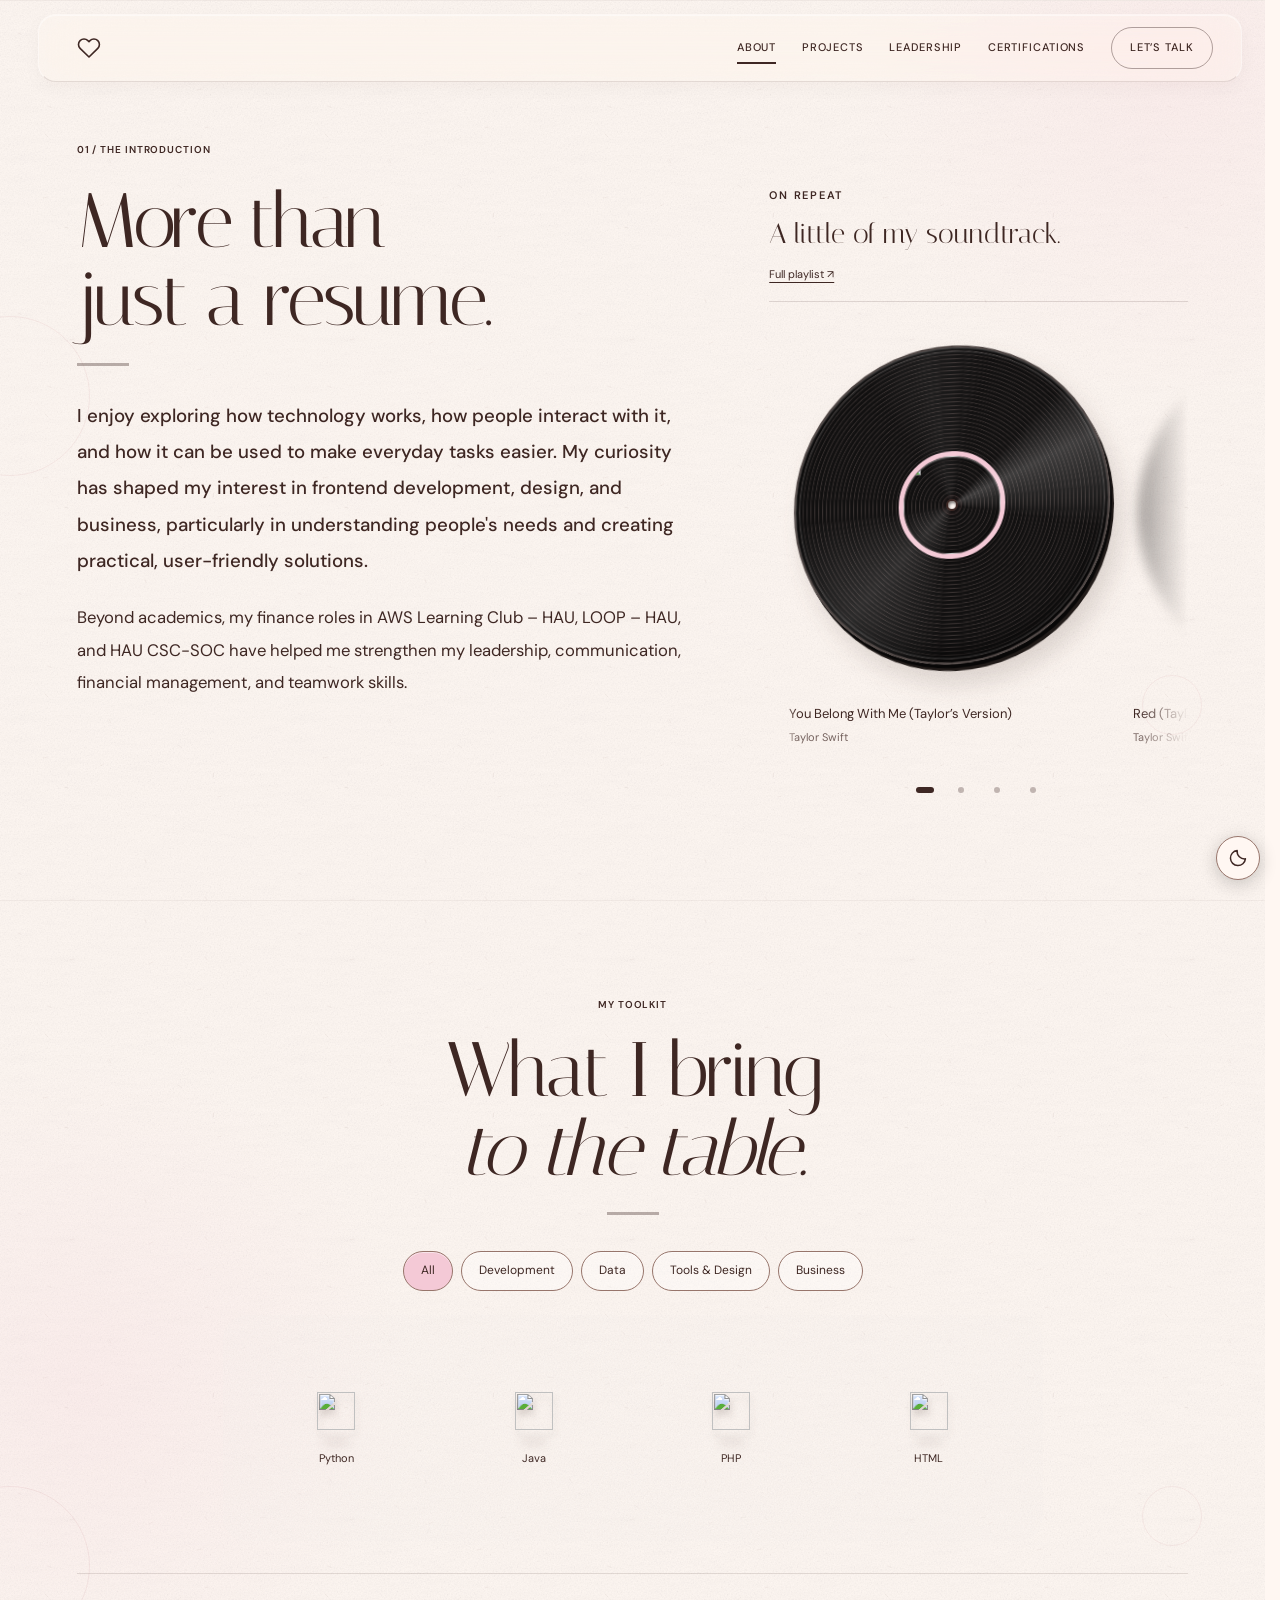
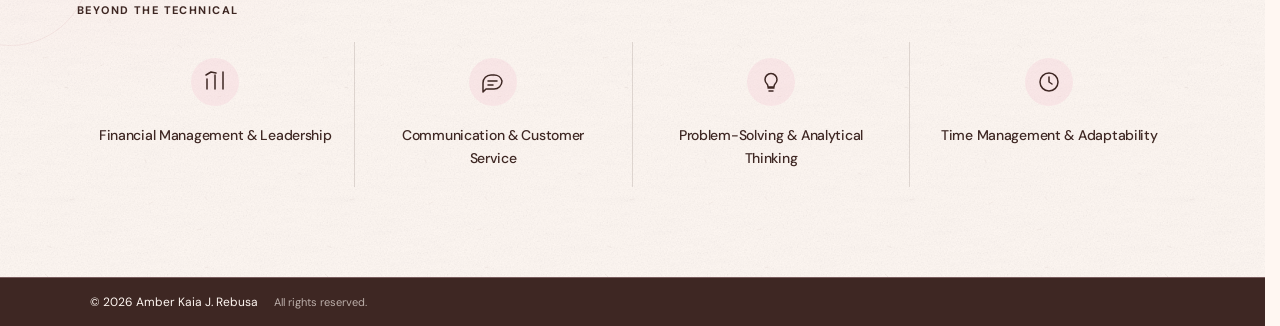
==== about.html @ 2a439324 "Add files via upload" ====
<!doctype html>
<html lang="en">
    <head>
        <meta charset="UTF-8" />
        <meta name="viewport" content="width=device-width, initial-scale=1.0" />
        <title>About — Amber Kaia J. Rebusa</title>
        <link rel="icon" type="image/svg+xml" href="assets/favicon.svg" />
        <link rel="preconnect" href="https://fonts.googleapis.com" />
        <link rel="preconnect" href="https://fonts.gstatic.com" crossorigin />
        <link
            href="https://fonts.googleapis.com/css2?family=DM+Sans:wght@400;500;600;700&family=Italiana&display=swap"
            rel="stylesheet"
        />
        <link rel="stylesheet" href="styles.css" />
    </head>

    <body id="page-top" class="content-page">
        <script>try { document.body.classList.toggle("dark-mode", localStorage.getItem("portfolio-theme") === "dark"); } catch {}</script>
        <div id="progress"></div>
        <div class="cursor-halo" id="halo"></div>
        <nav aria-label="Main navigation">
            <a class="brand" href="index.html" aria-label="Amber Kaia — home"
                ><svg
                    aria-hidden="true"
                    width="24"
                    height="24"
                    viewBox="0 0 24 24"
                    fill="none"
                    stroke="currentColor"
                    stroke-width="1.6"
                    stroke-linecap="round"
                    stroke-linejoin="round"
                >
                    <path
                        d="M20.8 4.6a5.5 5.5 0 0 0-7.8 0L12 5.7l-1.1-1.1a5.5 5.5 0 0 0-7.8 7.8L12 21l8.8-8.6a5.5 5.5 0 0 0 0-7.8Z"
                    /></svg
            ></a>
            <div class="nav-actions">
                <div class="nav-links" id="navlinks">
                    <a href="about.html" aria-current="page">ABOUT</a>
                    <a href="projects.html">PROJECTS</a>
                    <a href="leadership.html">LEADERSHIP</a>
                    <a href="certifications.html">CERTIFICATIONS</a>
                    <a class="nav-contact" href="contact.html"
                        >LET’S TALK</a
                    >
                </div>
                <button
                    class="menu-btn"
                    id="menu"
                    aria-label="Toggle navigation"
                    aria-controls="navlinks"
                    aria-expanded="false"
                    ><span class="menu-lines" aria-hidden="true"><i></i><i></i></span
                ></button>
            </div>
        </nav>
        <button
            class="theme-btn"
            id="darkModeBtn"
            type="button"
            role="switch"
            aria-checked="false"
            aria-label="Dark mode"
        >
            <svg
                class="theme-icon theme-sun"
                aria-hidden="true"
                viewBox="0 0 24 24"
                fill="none"
                stroke="currentColor"
                stroke-width="1.8"
                stroke-linecap="round"
            >
                <circle cx="12" cy="12" r="4" />
                <path
                    d="M12 2v2m0 16v2M2 12h2m16 0h2M5 5l1.5 1.5m11 11L19 19M5 19l1.5-1.5m11-11L19 5"
                />
            </svg>
            <svg
                class="theme-icon theme-moon"
                aria-hidden="true"
                viewBox="0 0 24 24"
                fill="none"
                stroke="currentColor"
                stroke-width="1.8"
                stroke-linecap="round"
                stroke-linejoin="round"
            >
                <path d="M20.9 13A9 9 0 0 1 11 3.1 9 9 0 1 0 20.9 13Z" />
            </svg>
        </button>
        <main>
            <section class="section" id="about">
                <div class="section-atmosphere" aria-hidden="true"><i></i><i></i></div>

                <div class="about-with-music">
                    <div class="about-copy-column">
                <div class="section-head reveal"
                    ><span class="section-num">01 / THE INTRODUCTION</span>
                    <h2 class="section-title">More than<br />just a resume.</h2>
                </div>
                    <div class="about-narrative reveal">
                        <p>I enjoy exploring how technology works, how people interact with it, and how it can be used to make everyday tasks easier. My curiosity has shaped my interest in <span class="about-interest-highlight"><span class="about-interest-letter">f</span><span class="about-interest-letter">r</span><span class="about-interest-letter">o</span><span class="about-interest-letter">n</span><span class="about-interest-letter">t</span><span class="about-interest-letter">e</span><span class="about-interest-letter">n</span><span class="about-interest-letter">d</span> <span class="about-interest-letter">d</span><span class="about-interest-letter">e</span><span class="about-interest-letter">v</span><span class="about-interest-letter">e</span><span class="about-interest-letter">l</span><span class="about-interest-letter">o</span><span class="about-interest-letter">p</span><span class="about-interest-letter">m</span><span class="about-interest-letter">e</span><span class="about-interest-letter">n</span><span class="about-interest-letter">t</span><span class="about-interest-letter">,</span> <span class="about-interest-letter">d</span><span class="about-interest-letter">e</span><span class="about-interest-letter">s</span><span class="about-interest-letter">i</span><span class="about-interest-letter">g</span><span class="about-interest-letter">n</span><span class="about-interest-letter">,</span> <span class="about-interest-letter">a</span><span class="about-interest-letter">n</span><span class="about-interest-letter">d</span> <span class="about-interest-letter">b</span><span class="about-interest-letter">u</span><span class="about-interest-letter">s</span><span class="about-interest-letter">i</span><span class="about-interest-letter">n</span><span class="about-interest-letter">e</span><span class="about-interest-letter">s</span><span class="about-interest-letter">s</span></span>, particularly in understanding people's needs and creating practical, user-friendly solutions.</p>
                        <p>Beyond academics, my finance roles in AWS Learning Club – HAU, LOOP – HAU, and HAU CSC-SOC have helped me strengthen my leadership, communication, financial management, and teamwork skills.</p>
                    </div>
                    </div>
                    <div class="music-shelf">
                        <div class="music-shelf-heading"
                            ><div
                                ><span class="section-num">ON REPEAT</span
                                ><h3>A little of my soundtrack.</h3></div
                            ><a
                                href="https://open.spotify.com/playlist/0dB3r87iwEoHmgn983Bkjk"
                                target="_blank"
                                rel="noopener noreferrer"
                                >Full playlist ↗</a
                            ></div
                        >
                        <div class="vinyl-navigation">
                            <div
                                class="song-track"
                                id="song-track"
                                tabindex="0"
                                role="region"
                                aria-label="Favorite songs: swipe vinyl records"
                            >
                                <a
                                    class="song-slide"
                                    href="https://open.spotify.com/track/1qrpoAMXodY6895hGKoUpA"
                                    target="_blank"
                                    rel="noopener noreferrer"
                                    aria-label="Listen to You Belong With Me (Taylor’s Version) on Spotify"
                                >
                                    <div class="vinyl-window"
                                        ><div class="vinyl-record" aria-hidden="true"
                                            ><div class="vinyl-label"
                                                ><img
                                                    src="https://image-cdn-ak.spotifycdn.com/image/ab67616d00001e02a48964b5d9a3d6968ae3e0de"
                                                    alt=""
                                                    loading="lazy"
                                                    width="120"
                                                    height="120" /></div
                                            ><span class="vinyl-hole"></span></div
                                    ></div>
                                    <span class="song-title"
                                        >You Belong With Me (Taylor’s Version)</span
                                    ><span class="song-artist">Taylor Swift</span>
                                </a>
                                <a
                                    class="song-slide"
                                    href="https://open.spotify.com/track/4OAuvHryIVv4kMDNSLuPt6"
                                    target="_blank"
                                    rel="noopener noreferrer"
                                    aria-label="Listen to Red (Taylor&#x27;s Version) on Spotify"
                                >
                                    <div class="vinyl-window"
                                        ><div class="vinyl-record" aria-hidden="true"
                                            ><div class="vinyl-label"
                                                ><img
                                                    src="https://image-cdn-ak.spotifycdn.com/image/ab67616d00001e02318443aab3531a0558e79a4d"
                                                    alt=""
                                                    loading="lazy"
                                                    width="120"
                                                    height="120" /></div
                                            ><span class="vinyl-hole"></span></div
                                    ></div>
                                    <span class="song-title">Red (Taylor&#x27;s Version)</span
                                    ><span class="song-artist">Taylor Swift</span>
                                </a>
                                <a
                                    class="song-slide"
                                    href="https://open.spotify.com/track/77sMIMlNaSURUAXq5coCxE"
                                    target="_blank"
                                    rel="noopener noreferrer"
                                    aria-label="Listen to Fearless (Taylor’s Version) on Spotify"
                                >
                                    <div class="vinyl-window"
                                        ><div class="vinyl-record" aria-hidden="true"
                                            ><div class="vinyl-label"
                                                ><img
                                                    src="https://image-cdn-ak.spotifycdn.com/image/ab67616d00001e02a48964b5d9a3d6968ae3e0de"
                                                    alt=""
                                                    loading="lazy"
                                                    width="120"
                                                    height="120" /></div
                                            ><span class="vinyl-hole"></span></div
                                    ></div>
                                    <span class="song-title">Fearless (Taylor’s Version)</span
                                    ><span class="song-artist">Taylor Swift</span>
                                </a>
                                <a
                                    class="song-slide"
                                    href="https://open.spotify.com/track/4UwqOWDpdeIDVQDuKT6iza"
                                    target="_blank"
                                    rel="noopener noreferrer"
                                    aria-label="Listen to You Are In Love (Taylor&#x27;s Version) on Spotify"
                                >
                                    <div class="vinyl-window"
                                        ><div class="vinyl-record" aria-hidden="true"
                                            ><div class="vinyl-label"
                                                ><img
                                                    src="https://image-cdn-ak.spotifycdn.com/image/ab67616d00001e024110bfab1185fdfc9dfc2cf0"
                                                    alt=""
                                                    loading="lazy"
                                                    width="120"
                                                    height="120" /></div
                                            ><span class="vinyl-hole"></span></div
                                    ></div>
                                    <span class="song-title"
                                        >You Are In Love (Taylor&#x27;s Version)</span
                                    ><span class="song-artist">Taylor Swift</span>
                                </a>
                            </div>
                        </div>
                        <div class="song-dots" role="group" aria-label="Choose a song"
                            ><button
                                type="button"
                                data-song="0"
                                aria-label="Show song 1"
                                aria-pressed="true"
                            ></button
                            ><button
                                type="button"
                                data-song="1"
                                aria-label="Show song 2"
                                aria-pressed="false"
                            ></button
                            ><button
                                type="button"
                                data-song="2"
                                aria-label="Show song 3"
                                aria-pressed="false"
                            ></button
                            ><button
                                type="button"
                                data-song="3"
                                aria-label="Show song 4"
                                aria-pressed="false"
                            ></button
                        ></div>
                    </div>
                </div>
            </section>
            <section class="section skills-section" id="skills" aria-labelledby="skills-heading">
                <div class="section-atmosphere" aria-hidden="true"><i></i><i></i></div>
                <div class="section-head reveal"
                    ><span class="section-num">MY TOOLKIT</span
                    ><h2 class="section-title" id="skills-heading"
                        >What I bring<br /><em>to the table.</em></h2
                    ></div
                >
                <div class="tool-filters" role="group" aria-label="Filter tools">
                    <button type="button" data-filter="all" aria-pressed="true">All</button>
                    <button type="button" data-filter="code" aria-pressed="false"
                        >Development</button
                    >
                    <button type="button" data-filter="data" aria-pressed="false">Data</button>
                    <button type="button" data-filter="design" aria-pressed="false"
                        >Tools &amp; Design</button
                    >
                    <button type="button" data-filter="business" aria-pressed="false"
                        >Business</button
                    >
                </div>
                <div class="skills-editorial skills-unified">
                    <div class="tool-rail">
                        <ul class="skill-tiles">
                            <li class="skill-tile" data-category="code"
                                ><span class="tool-hover"
                                    ><span class="skill-mark" aria-hidden="true"
                                        ><img
                                            src="https://cdn.jsdelivr.net/gh/devicons/devicon@v2.17.0/icons/python/python-original.svg"
                                            alt=""
                                            width="28"
                                            height="28"
                                            loading="lazy" /></span
                                    ><span>Python</span></span
                                ></li
                            >
                            <li class="skill-tile" data-category="code"
                                ><span class="tool-hover"
                                    ><span class="skill-mark" aria-hidden="true"
                                        ><img
                                            src="https://cdn.jsdelivr.net/gh/devicons/devicon@v2.17.0/icons/java/java-original.svg"
                                            alt=""
                                            width="28"
                                            height="28"
                                            loading="lazy" /></span
                                    ><span>Java</span></span
                                ></li
                            >
                            <li class="skill-tile" data-category="code"
                                ><span class="tool-hover"
                                    ><span class="skill-mark" aria-hidden="true"
                                        ><img
                                            src="https://cdn.jsdelivr.net/gh/devicons/devicon@v2.17.0/icons/php/php-original.svg"
                                            alt=""
                                            width="28"
                                            height="28"
                                            loading="lazy" /></span
                                    ><span>PHP</span></span
                                ></li
                            >
                            <li class="skill-tile" data-category="code"
                                ><span class="tool-hover"
                                    ><span class="skill-mark" aria-hidden="true"
                                        ><img
                                            src="https://cdn.jsdelivr.net/gh/devicons/devicon@v2.17.0/icons/html5/html5-original.svg"
                                            alt=""
                                            width="28"
                                            height="28"
                                            loading="lazy" /></span
                                    ><span>HTML</span></span
                                ></li
                            >
                            <li class="skill-tile" data-category="code"
                                ><span class="tool-hover"
                                    ><span class="skill-mark" aria-hidden="true"
                                        ><img
                                            src="https://cdn.jsdelivr.net/gh/devicons/devicon@v2.17.0/icons/css3/css3-original.svg"
                                            alt=""
                                            width="28"
                                            height="28"
                                            loading="lazy" /></span
                                    ><span>CSS</span></span
                                ></li
                            >
                            <li class="skill-tile" data-category="code"
                                ><span class="tool-hover"
                                    ><span class="skill-mark" aria-hidden="true"
                                        ><img
                                            src="https://cdn.jsdelivr.net/gh/devicons/devicon@v2.17.0/icons/flutter/flutter-original.svg"
                                            alt=""
                                            width="28"
                                            height="28"
                                            loading="lazy" /></span
                                    ><span>Flutter</span></span
                                ></li
                            >
                            <li class="skill-tile" data-category="data"
                                ><span class="tool-hover"
                                    ><span class="skill-mark" aria-hidden="true"
                                        ><img
                                            src="https://cdn.jsdelivr.net/gh/devicons/devicon@v2.17.0/icons/azuresqldatabase/azuresqldatabase-original.svg"
                                            alt=""
                                            width="28"
                                            height="28"
                                            loading="lazy" /></span
                                    ><span>SQL</span></span
                                ></li
                            >
                            <li class="skill-tile" data-category="data"
                                ><span class="tool-hover"
                                    ><span class="skill-mark" aria-hidden="true"
                                        ><img
                                            src="https://cdn.jsdelivr.net/gh/devicons/devicon@v2.17.0/icons/postgresql/postgresql-original.svg"
                                            alt=""
                                            width="28"
                                            height="28"
                                            loading="lazy" /></span
                                    ><span>PostgreSQL</span></span
                                ></li
                            >
                            <li class="skill-tile" data-category="data"
                                ><span class="tool-hover"
                                    ><span class="skill-mark" aria-hidden="true"
                                        ><img
                                            src="https://api.iconify.design/vscode-icons/file-type-excel.svg"
                                            alt=""
                                            width="28"
                                            height="28"
                                            loading="lazy" /></span
                                    ><span>Excel</span></span
                                ></li
                            >
                            <li class="skill-tile" data-category="data"
                                ><span class="tool-hover"
                                    ><span class="skill-mark" aria-hidden="true"
                                        ><img
                                            src="https://cdn.simpleicons.org/googlesheets/34A853"
                                            alt=""
                                            width="28"
                                            height="28"
                                            loading="lazy" /></span
                                    ><span>Google Sheets</span></span
                                ></li
                            >
                            <li class="skill-tile" data-category="design"
                                ><span class="tool-hover"
                                    ><span class="skill-mark" aria-hidden="true"
                                        ><svg
                                            width="28"
                                            height="28"
                                            viewBox="0 0 24 24"
                                            fill="none"
                                            stroke="currentColor"
                                            stroke-width="1.5"
                                            stroke-linecap="round"
                                            stroke-linejoin="round"
                                        >
                                            <rect x="2" y="3" width="15" height="12" rx="2" />
                                            <path d="M6 21h7m-4-6v6" />
                                            <rect
                                                x="16"
                                                y="10"
                                                width="6"
                                                height="12"
                                                rx="1"
                                            /></svg></span
                                    ><span>Responsive Web Design</span></span
                                ></li
                            >
                            <li class="skill-tile" data-category="design"
                                ><span class="tool-hover"
                                    ><span class="skill-mark" aria-hidden="true"
                                        ><img
                                            src="https://cdn.jsdelivr.net/gh/devicons/devicon@v2.17.0/icons/github/github-original.svg"
                                            alt=""
                                            width="28"
                                            height="28"
                                            loading="lazy" /></span
                                    ><span>GitHub</span></span
                                ></li
                            >
                            <li class="skill-tile" data-category="design"
                                ><span class="tool-hover"
                                    ><span class="skill-mark" aria-hidden="true"
                                        ><img
                                            src="https://cdn.jsdelivr.net/gh/devicons/devicon@v2.17.0/icons/canva/canva-original.svg"
                                            alt=""
                                            width="28"
                                            height="28"
                                            loading="lazy" /></span
                                    ><span>Canva</span></span
                                ></li
                            >
                            <li class="skill-tile" data-category="design"
                                ><span class="tool-hover"
                                    ><span class="skill-mark" aria-hidden="true"
                                        ><img
                                            src="https://cdn.jsdelivr.net/gh/devicons/devicon@v2.17.0/icons/figma/figma-original.svg"
                                            alt=""
                                            width="28"
                                            height="28"
                                            loading="lazy" /></span
                                    ><span>Figma</span></span
                                ></li
                            >
                            <li class="skill-tile" data-category="business"
                                ><span class="tool-hover"
                                    ><span class="skill-mark" aria-hidden="true"
                                        ><svg
                                            width="28"
                                            height="28"
                                            viewBox="0 0 24 24"
                                            fill="none"
                                            stroke="currentColor"
                                            stroke-width="1.5"
                                            stroke-linecap="round"
                                            stroke-linejoin="round"
                                        >
                                            <path d="M3 3h2l3 12h11l3-9H6" />
                                            <circle cx="9" cy="20" r="1" />
                                            <circle cx="18" cy="20" r="1" /></svg></span
                                    ><span>E-Commerce Operations</span></span
                                ></li
                            >
                            <li class="skill-tile" data-category="business"
                                ><span class="tool-hover"
                                    ><span class="skill-mark" aria-hidden="true"
                                        ><svg
                                            width="28"
                                            height="28"
                                            viewBox="0 0 24 24"
                                            fill="none"
                                            stroke="currentColor"
                                            stroke-width="1.5"
                                            stroke-linecap="round"
                                            stroke-linejoin="round"
                                        >
                                            <path
                                                d="m3 10 17-6v16L3 14zM7 15l2 6h4l-2-5"
                                            /></svg></span
                                    ><span>Digital Marketing</span></span
                                ></li
                            >
                        </ul>
                    </div>
                </div>
                <div class="professional-skills">
                    <h3>BEYOND THE TECHNICAL</h3>
                    <ul
                        ><li>Financial Management &amp; Leadership</li
                        ><li>Communication &amp; Customer Service</li
                        ><li>Problem-Solving &amp; Analytical Thinking</li
                        ><li>Time Management &amp; Adaptability</li></ul
                    >
                </div>
            </section>
        </main>
        <footer class="footer">
            <p class="footer-copyright"
                >© 2026 Amber Kaia J. Rebusa<span class="footer-rights"
                    >All rights reserved.</span
                ></p
            >
        </footer>
        <script src="app.js" defer></script>
    </body>
</html>
---- styles.css ----
:root {
    --font-body: "DM Sans", sans-serif;
    --font-display: "Italiana", Georgia, serif;
    --rose: #3e2723;
    --cream: #fff7f2;
    --ink: #3e2723;
}

* {
    box-sizing: border-box;
}

html {
    scroll-behavior: smooth;
}

body {
    margin: 0;
    background: var(--cream);
    color: var(--ink);
    font-family: var(--font-body);
    overflow-x: hidden;
    line-height: 1.6;
}

a {
    color: inherit;
    text-decoration: none;
}

button,
a,
input,
select,
textarea {
    font: inherit;
}

button {
    cursor: pointer;
}

::selection {
    background: #f4c9d6;
    color: #3e2723;
}

#progress {
    position: fixed;
    top: 0;
    left: 0;
    height: 4px;
    background: #f4c9d6;
    z-index: 100;
    width: 0;
}

.cursor-halo {
    position: fixed;
    width: 32px;
    height: 32px;
    border-radius: 50%;
    pointer-events: none;
    z-index: 90;
    transform: translate(-50%, -50%);
    opacity: 0;
    transition:
        width 0.2s,
        height 0.2s,
        background 0.2s,
        opacity 0.2s;
}

.cursor-halo::before {
    content: "";
    position: absolute;
    top: 50%;
    left: 50%;
    width: 180px;
    height: 180px;
    transform: translate(-50%, -50%);
    background: radial-gradient(circle, #f4c9d630, transparent 70%);
    border-radius: 50%;
}

.cursor-halo.is-hovering {
    width: 52px;
    height: 52px;
}

@media (prefers-reduced-motion: reduce) {
    .cursor-halo {
        display: none;
    }
}

nav {
    height: 80px;
    display: flex;
    align-items: center;
    justify-content: space-between;
    padding: 0 5vw;
    position: absolute;
    top: 0;
    width: 100%;
    z-index: 15;
    color: var(--cream);
}

.nav-actions {
    display: flex;
    align-items: center;
    gap: 20px;
}

.theme-btn {
    position: fixed;
    right: max(20px, env(safe-area-inset-right));
    bottom: max(20px, env(safe-area-inset-bottom));
    z-index: 30;
    border: 1px solid currentColor;
    border-radius: 50px;
    background: var(--cream);
    color: var(--rose);
    box-shadow: 0 4px 18px #0003;
    padding: 0;
    width: 44px;
    height: 44px;
    min-height: 44px;
    font-size: 11px;
    transition:
        background 0.2s,
        color 0.2s;
    display: flex;
    align-items: center;
    justify-content: center;
}

.theme-btn:hover {
    background: var(--rose);
    color: var(--cream);
}

.theme-btn:focus-visible {
    outline: 3px solid var(--rose);
    outline-offset: 4px;
}

.theme-icon {
    width: 20px;
    height: 20px;
}

.theme-sun {
    display: none;
}

.theme-btn[aria-checked="true"] .theme-sun {
    display: block;
}

.theme-btn[aria-checked="true"] .theme-moon {
    display: none;
}

body,
.hero,
.contact,
.projects {
    transition:
        background-color 0.45s ease,
        color 0.45s ease;
}

.muted,
.about-story {
    transition: color 0.45s ease;
}

body.dark-mode {
    background: #21170e;
    color: var(--cream);
    color-scheme: dark;
}

.dark-mode .hero,
.dark-mode .contact {
    background: #3e2723;
}

.dark-mode .projects {
    background: #21170e;
}

.dark-mode .muted {
    color: #fff7f2;
}

.brand {
    font-size: 14px;
    font-weight: 700;
    letter-spacing: 0.08em;
}

.nav-links {
    display: flex;
    gap: 28px;
    font-size: 11px;
    letter-spacing: 0.13em;
}

.nav-links a {
    transition: opacity 0.2s;
}

.nav-links a:hover {
    opacity: 0.55;
}

.menu-btn {
    display: none;
    background: none;
    border: 1px solid #fff8;
    color: white;
    border-radius: 50px;
    padding: 0;
    width: 44px;
    height: 44px;
}

.hero {
    position: relative;
    min-height: 740px;
    height: 100svh;
    max-height: 1120px;
    background: var(--rose);
    color: var(--cream);
    overflow: hidden;
    display: flex;
    align-items: center;
    padding: 110px 5vw 65px;
    isolation: isolate;
}

.noise {
    position: absolute;
    inset: 0;
    opacity: 0.13;
    pointer-events: none;
    z-index: 0;
    background-image: url("data:image/svg+xml,%3Csvg viewBox='0 0 180 180' xmlns='http://www.w3.org/2000/svg'%3E%3Cfilter id='n'%3E%3CfeTurbulence type='fractalNoise' baseFrequency='.8' numOctaves='3' stitchTiles='stitch'/%3E%3C/filter%3E%3Crect width='100%25' height='100%25' filter='url(%23n)' opacity='.32'/%3E%3C/svg%3E");
}

.orb {
    position: absolute;
    border-radius: 50%;
    border: 1px solid #f4c9d640;
    pointer-events: none;
    animation: drift 12s ease-in-out infinite alternate;
}

.orb.one {
    width: 470px;
    height: 470px;
    top: -200px;
    right: 15%;
}

.orb.two {
    width: 240px;
    height: 240px;
    bottom: 5%;
    left: -120px;
    animation-delay: -5s;
}

.orb.three {
    width: 110px;
    height: 110px;
    top: 22%;
    left: 48%;
    animation-delay: -3s;
}

.grid-lines {
    position: absolute;
    inset: 0;
    opacity: 0.12;
    pointer-events: none;
    background-image:
        linear-gradient(to right, currentColor 1px, transparent 1px),
        linear-gradient(to bottom, currentColor 1px, transparent 1px);
    background-size: 90px 90px;
    mask-image: linear-gradient(90deg, #0006, #000);
}

.hero-content {
    position: relative;
    z-index: 5;
    width: 58%;
    max-width: 740px;
    pointer-events: none;
}

.kicker {
    font-size: 11px;
    letter-spacing: 0.23em;
    text-transform: uppercase;
    margin: 0 0 56px;
}

.hero-greeting {
    margin: 0 0 12px;
    font-size: clamp(18px, 1.7vw, 24px);
    font-weight: 500;
    letter-spacing: 0.02em;
}

.hero h1 {
    font-family: var(--font-display);
    font-weight: 400;
    font-size: clamp(54px, 7.5vw, 116px);
    line-height: 0.95;
    letter-spacing: -0.06em;
    margin: 0 0 28px;
}

.hero h1 span {
    display: block;
    white-space: nowrap;
}

.hero-sub {
    max-width: min(460px, 95%);
    font-size: clamp(14px, 1.15vw, 17px);
    line-height: 1.8;
    letter-spacing: normal;
    text-wrap: pretty;
    margin: 0;
    padding-left: 0;
}

.hero-sub .degree {
    display: block;
    font-weight: 600;
    line-height: 1.5;
}

.hero-sub .university {
    display: block;
    margin-top: 6px;
    font-size: 0.95em;
    color: #fff7f2cc;
}

.hero-sub .tagline {
    display: block;
    margin-top: 16px;
    font-size: 1em;
    line-height: 1.7;
    color: #fff7f2b3;
    max-width: 42ch;
}

.hero-actions {
    display: flex;
    gap: 15px;
    margin-top: 30px;
    pointer-events: auto;
    flex-wrap: wrap;
}

.pill {
    border: 1px solid var(--cream);
    color: var(--cream);
    border-radius: 100px;
    padding: 16px 23px;
    background: transparent;
    font-size: 12px;
    letter-spacing: 0.1em;
    transition:
        transform 0.3s,
        background 0.3s,
        color 0.3s;
    display: inline-flex;
    gap: 20px;
    align-items: center;
}

.pill:hover {
    background: var(--cream);
    color: var(--rose);
    transform: translateY(-4px);
}

.pill.solid {
    background: var(--cream);
    color: var(--rose);
}

.pill.solid:hover {
    background: transparent;
    color: var(--cream);
}

.film {
    position: absolute;
    right: 2%;
    top: 12%;
    width: 35%;
    height: 100%;
    background: #21170e;
    border: 11px solid #21170e;
    transform: rotate(7deg);
    z-index: 3;
    box-shadow: -18px 14px 0 #0003;
    display: flex;
    flex-direction: column;
    gap: 12px;
    transition: transform 0.5s;
}

@media (min-width: 1025px) {
    .film {
        width: 32%;
        right: 5%;
    }
}

.film:hover {
    transform: rotate(5deg) translateX(-8px);
}

.film-frame {
    height: 52%;
    position: relative;
    overflow: hidden;
    background: #777;
}

.film-frame img {
    width: 100%;
    height: 100%;
    object-fit: cover;
    display: block;
}

.film-frame:nth-child(2) img {
    object-position: center 40%;
    transform: scale(1.8);
}

.film-label {
    position: absolute;
    z-index: 2;
    left: 8px;
    bottom: 7px;
    background: #21170e;
    color: #eee;
    font-size: 8px;
    padding: 4px 6px;
    letter-spacing: 0.2em;
}

.floating-sticker {
    position: absolute;
    right: 34%;
    bottom: 16%;
    border: 1px solid #f4c9d6;
    color: var(--cream);
    width: 120px;
    height: 120px;
    border-radius: 50%;
    display: grid;
    place-items: center;
    text-align: center;
    font-size: 10px;
    letter-spacing: 0.18em;
    transform: rotate(-14deg);
    z-index: 8;
    animation: float 5s ease-in-out infinite;
    backdrop-filter: blur(4px);
}

.scroll-note {
    position: absolute;
    left: 5vw;
    bottom: 25px;
    font-size: 10px;
    letter-spacing: 0.18em;
}

.section {
    padding: 110px 7vw;
}

section[id] {
    scroll-margin-top: 24px;
}

.about-grid > div {
    min-width: 0;
}

.about-story {
    line-height: 1.8;
    color: #3e272399;
}

.dark-mode .about-story {
    color: #fff7f2;
}

.project-card:focus-visible .project-inner {
    box-shadow: 0 0 0 3px #f4c9d6;
}

.section-head {
    display: flex;
    align-items: start;
    justify-content: space-between;
    gap: 20px;
    margin-bottom: 50px;
}

.section-num {
    font-size: 11px;
    letter-spacing: 0.13em;
}

.section-title {
    font-family: var(--font-display);
    font-weight: 400;
    line-height: 0.95;
    letter-spacing: -0.04em;
    font-size: clamp(44px, 6vw, 84px);
    margin: 0;
}

.journey-grid {
    display: grid;
    grid-template-columns: repeat(auto-fit, minmax(min(100%, 280px), 1fr));
    gap: 24px;
}

.journey-card {
    border: 1px solid #3e272333;
    border-radius: 18px;
    padding: clamp(24px, 4vw, 40px);
}

.journey-card h3 {
    font-family: var(--font-display);
    font-size: clamp(28px, 4vw, 40px);
    font-weight: 400;
    line-height: 1.15;
    margin: 18px 0 12px;
}

.journey-card p {
    margin: 0 0 16px;
}

.journey-card p:last-child {
    margin-bottom: 0;
}

.experience-duties {
    margin: 0;
    padding-left: 20px;
    line-height: 1.8;
}

.experience-duties li + li {
    margin-top: 10px;
}

.experience-entry {
    display: grid;
    grid-template-columns: 210px minmax(0, 1fr);
    gap: 40px;
}

.experience-entry > .section-num {
    padding-top: 8px;
    line-height: 1.7;
    color: var(--rose);
}

.experience-content {
    position: relative;
    padding: 0 0 44px 36px;
    border-left: 1px solid #3e272333;
}

.experience-content::before {
    content: "";
    position: absolute;
    left: -6px;
    top: 10px;
    width: 11px;
    height: 11px;
    border-radius: 50%;
    background: #f4c9d6;
    box-shadow: 0 0 0 5px #f4c9d622;
}

.experience-entry:last-child .experience-content {
    padding-bottom: 0;
}
.experience-content h3 {
    margin: 0 0 8px;
    font-size: clamp(23px, 3vw, 34px);
    font-weight: 500;
    line-height: 1.3;
    letter-spacing: -0.03em;
}

.experience-content .muted {
    margin: 0 0 18px;
}
.experience-content .experience-duties {
    max-width: 64ch;
    font-size: 15px;
}
.dark-mode .experience-entry > .section-num {
    color: #f4c9d6;
}

@media (max-width: 700px) {
    .experience-entry {
        grid-template-columns: minmax(0, 1fr);
        gap: 12px;
        padding-left: 18px;
    }
    .experience-entry > .section-num {
        margin: 0;
        padding: 0 0 0 25px;
    }
    .experience-content {
        padding-left: 24px;
    }
}

#certificates {
    background: #f4c9d6;
}

.certificate-gallery {
    display: grid;
    grid-template-columns: repeat(3, minmax(0, 1fr));
    gap: 36px 28px;
}

.certificate-card {
    min-width: 0;
    background: #fff7f2;
    border: 1px solid #3e272322;
    border-radius: 18px;
    padding: 16px 16px 24px;
    box-shadow: 0 6px 20px #3e272308;
    transition:
        transform 0.35s ease,
        box-shadow 0.35s ease,
        border-color 0.35s ease,
        opacity 0.8s ease;
}

.certificate-preview {
    aspect-ratio: 1.414;
    background: #f4c9d6;
    border: 1px solid #3e272315;
    border-radius: 10px;
    display: flex;
    flex-direction: column;
    align-items: center;
    justify-content: center;
    gap: 14px;
    color: #3e2723b3;
    margin-bottom: 20px;
    overflow: hidden;
}

.certificate-preview svg {
    width: 52px;
    height: 52px;
}
.certificate-preview svg,
.certificate-preview img {
    transition: transform 0.4s ease;
}

@media (hover: hover) and (prefers-reduced-motion: no-preference) {
    .certificate-card.in:hover {
        transform: translateY(-8px);
        box-shadow: 0 16px 32px #3e272320;
        border-color: #3e272366;
    }
    .certificate-card:hover .certificate-preview img,
    .certificate-card:hover .certificate-preview svg {
        transform: scale(1.04);
    }
}

@media (max-width: 950px) {
    .certificate-gallery {
        grid-template-columns: repeat(2, minmax(0, 1fr));
    }
}

@media (max-width: 600px) {
    .certificate-gallery {
        grid-template-columns: minmax(0, 1fr);
    }
}
.certificate-preview span {
    font-size: 12px;
}
.certificate-preview img {
    display: block;
    width: 100%;
    height: 100%;
    object-fit: contain;
    border-radius: inherit;
}

.certificate-card .section-num {
    display: block;
    margin: 0 8px 10px;
    color: var(--rose);
}
.certificate-card h3 {
    font-size: 20px;
    line-height: 1.4;
    font-weight: 500;
    margin: 0 8px 8px;
}
.certificate-card p {
    font-size: 13px;
    margin: 0 8px;
}
.dark-mode .certificate-card {
    background: #3e2723;
    border-color: #f4c9d633;
    box-shadow: 0 6px 20px #0002;
}
.dark-mode .certificate-card .section-num {
    color: #f4c9d6;
}
.dark-mode .certificate-preview {
    background: #21170e;
    border-color: #f4c9d633;
    color: #fff7f2;
}

body:not(.dark-mode) .certificate-card:nth-child(3n + 1) .certificate-preview {
    background: #fff7f2;
}
body:not(.dark-mode) .certificate-card:nth-child(3n + 2) .certificate-preview {
    background: #fff7f2;
}
body:not(.dark-mode) .certificate-card:nth-child(3n) .certificate-preview {
    background: #fff7f2;
}
.dark-mode .certificate-card:nth-child(3n + 1) .certificate-preview {
    background: #3e2723;
}
.dark-mode .certificate-card:nth-child(3n + 2) .certificate-preview {
    background: #3e2723;
}
.dark-mode .certificate-card:nth-child(3n) .certificate-preview {
    background: #3e2723;
}

.dark-mode #certificates {
    background: #3e2723;
}

.about-grid {
    display: grid;
    grid-template-columns: 1.1fr 1fr;
    gap: clamp(32px, 6vw, 90px);
    align-items: start;
}

#about .section-head {
    display: block;
    margin-bottom: 40px;
}

#about .section-head .section-num {
    display: block;
    margin-bottom: 24px;
}

#about .section-title {
    font-size: clamp(42px, 5.5vw, 76px);
    line-height: 1.05;
}

.about-copy p {
    margin: 0 0 20px;
}

.about-copy p:last-child {
    margin-bottom: 0;
}

.about-copy .about-interest {
    font-size: 18px;
    line-height: 1.7;
    letter-spacing: normal;
}

.about-story {
    margin: 0;
}

.skills-groups {
    display: grid;
    gap: 8px;
}
.soft-skills-list {
    margin: 0;
    padding-left: 18px;
    font-size: 13px;
    line-height: 1.8;
}
.soft-skills-list li + li {
    margin-top: 6px;
}

.skills-title {
    margin: 28px 0 14px;
    font-size: 11px;
    font-weight: 600;
    letter-spacing: 0.13em;
}

#about .skills-list {
    margin-top: 0;
}

.about-copy {
    font-size: clamp(21px, 2.6vw, 34px);
    line-height: 1.35;
    letter-spacing: -0.03em;
}

.muted {
    color: #3e2723b3;
}

.skills-list {
    display: flex;
    gap: 10px;
    flex-wrap: wrap;
    margin-top: 30px;
}

.skill {
    border: 1px solid #3e272333;
    padding: 11px 17px;
    border-radius: 40px;
    font-size: 12px;
    transition: 0.25s;
}

.skill:hover {
    transform: rotate(-5deg) translateY(-5px);
    background: var(--rose);
    color: white;
    border-color: var(--rose);
}

.projects {
    background: #3e2723;
    color: var(--cream);
}

.projects-grid {
    display: grid;
    grid-template-columns: repeat(2, minmax(0, 1fr));
    gap: 28px;
}

.project-card {
    perspective: 1100px;
    cursor: pointer;
    touch-action: pan-y;
}

.project-inner {
    background: #3e2723;
    border: 1px solid #f4c9d655;
    border-radius: 4px;
    overflow: hidden;
    transform-style: preserve-3d;
    transition:
        transform 0.18s ease-out,
        box-shadow 0.3s;
}

.project-card:hover .project-inner {
    box-shadow: 0 30px 60px #0008;
}

.project-art {
    min-height: 300px;
    aspect-ratio: 1.5;
    display: flex;
    flex-direction: column;
    justify-content: space-between;
    padding: 30px;
    overflow: hidden;
    position: relative;
}

.project-art:before {
    content: "";
    position: absolute;
    width: 330px;
    height: 330px;
    border: 1px solid currentColor;
    border-radius: 50%;
    right: -100px;
    bottom: -190px;
    opacity: 0.35;
}

.project-art.red {
    background: #3e2723;
}

.project-art.beige {
    background: #f4c9d6;
    color: #3e2723;
}

.project-art.pink {
    background: #f4c9d6;
    color: #3e2723;
}

.project-art.dark {
    background: #3e2723;
}

.project-art .type {
    font-size: 11px;
    text-transform: uppercase;
    letter-spacing: 0.17em;
}

.project-art .big {
    font-family: var(--font-display);
    font-size: clamp(42px, 4.8vw, 68px);
    line-height: 0.86;
    letter-spacing: -0.06em;
    transform: translateZ(35px);
}

.project-meta {
    padding: 23px 4px;
    display: flex;
    justify-content: space-between;
    gap: 15px;
    align-items: center;
}

.project-meta h3 {
    font-size: 18px;
    font-weight: 500;
    margin: 0 0 8px;
}

.project-meta p {
    font-size: 12px;
    color: #f4c9d6;
    margin: 0;
}

.arrow {
    font-size: 27px;
}

.project-detail {
    display: none;
    margin: 0 0 20px;
    padding: 12px;
    border-left: 2px solid var(--cream);
    font-size: 13px;
    color: #ddd;
    line-height: 1.6;
}

.project-card.open .project-detail {
    display: block;
}

.contact {
    background: var(--rose);
    color: var(--cream);
    text-align: center;
    padding: 120px 6vw;
}

.contact h2 {
    font:
        normal clamp(54px, 9vw, 120px) / 0.85 var(--font-display);
    letter-spacing: -0.07em;
    margin: 20px 0 40px;
}

.contact a {
    display: inline-block;
    border-bottom: 1px solid var(--cream);
    padding-bottom: 7px;
    font-size: clamp(16px, 2vw, 25px);
    transition: letter-spacing 0.3s;
}

.contact a:hover {
    letter-spacing: 0.08em;
}

.footer {
    padding: 23px 6vw;
    background: #3e2723;
    color: #f4c9d6;
    display: flex;
    justify-content: space-between;
    font-size: 11px;
    gap: 10px;
}

.reveal {
    opacity: 0;
    transform: translateY(40px);
    transition:
        opacity 0.8s,
        transform 0.8s;
}

.reveal.in {
    opacity: 1;
    transform: translateY(0);
}

.cv-contact {
    margin-top: 28px;
}

.cv-contact .cv-pill {
    border: 1px solid var(--cream);
    text-decoration: none;
    font-size: 12px;
    padding: 15px 22px;
}

.cv-contact .cv-pill:hover {
    background: var(--cream);
    color: var(--rose);
    letter-spacing: 0.06em;
}

.cv-helper {
    font-size: 11px;
    opacity: 0.72;
    margin-top: 17px;
}

a:focus-visible,
button:focus-visible,
[tabindex]:focus-visible {
    outline: 3px solid #f4c9d6;
    outline-offset: 4px;
}

@keyframes drift {
    to {
        transform: translate(65px, 40px) rotate(40deg);
    }
}

@keyframes float {
    50% {
        transform: rotate(-7deg) translateY(-22px);
    }
}

@media (max-width: 850px) {
    .hero {
        min-height: 690px;
        height: 90svh;
    }

    .hero-content {
        width: 60%;
    }

    .hero h1 {
        font-size: clamp(48px, 7.5vw, 76px);
    }

    .film {
        width: 43%;
        right: -10%;
    }

    .floating-sticker {
        right: 25%;
        bottom: 18%;
        width: 82px;
        height: 82px;
        font-size: 8px;
    }

    .about-grid {
        grid-template-columns: 1fr;
    }

    .nav-links {
        gap: 14px;
    }

    .section {
        padding: 85px 6vw;
    }
}

@media (min-width: 561px) and (max-width: 1024px) {
    nav {
        padding: 0 4vw;
    }

    .hero {
        min-height: 650px;
        height: 84svh;
    }

    .hero h1 {
        font-size: clamp(48px, 7.5vw, 80px);
    }

    .hero-content {
        width: 60%;
    }

    .film {
        width: 40%;
        right: -6%;
    }

    .section {
        padding: 85px 5vw;
    }

    .project-art {
        min-height: 220px;
        padding: 22px;
    }

    .projects-grid {
        gap: 18px;
    }

    .project-art .big {
        font-size: clamp(38px, 5vw, 56px);
    }
}

@media (max-width: 700px) {
    nav {
        height: 72px;
        padding: 0 5vw;
        gap: 10px;
    }

    .brand {
        font-size: 11px;
        white-space: nowrap;
    }

    .nav-actions {
        gap: 8px;
    }

    .theme-btn,
    .menu-btn {
        padding: 10px;
        font-size: 10px;
        min-height: 44px;
        white-space: nowrap;
    }

    .menu-btn {
        display: block;
    }

    .nav-links {
        display: none;
        position: absolute;
        left: 5vw;
        right: 5vw;
        top: 68px;
        padding: 12px;
        background: #572c42;
        border: 1px solid #fff7f244;
        border-radius: 12px;
        flex-direction: column;
        gap: 0;
    }

    .nav-links.show {
        display: flex;
    }

    .nav-links a {
        display: block;
        padding: 14px;
    }

    .hero {
        height: auto;
        min-height: 0;
        max-height: none;
        padding: 104px 7vw 64px;
        flex-direction: column;
        align-items: stretch;
        gap: 32px;
    }

    .hero-content {
        width: 100%;
        min-width: 0;
        text-align: center;
        margin-inline: auto;
        display: flex;
        flex-direction: column;
    }

    .hero h1 {
        font-size: clamp(32px, 10.5vw, 64px);
        line-height: 1.02;
        margin: 0 0 20px;
    }

    .kicker {
        font-size: 9px;
        line-height: 1.6;
        margin-bottom: 24px;
    }

    .hero-sub {
        max-width: 360px;
        font-size: 14px;
        margin-inline: auto;
    }

    .hero-sub .tagline {
        margin-inline: auto;
    }

    .hero-actions {
        gap: 10px;
        margin-top: 24px;
        justify-content: center;
    }

    .pill {
        padding: 13px 15px;
        font-size: 10px;
        gap: 12px;
        min-height: 44px;
    }

    .film {
        position: relative;
        order: 0;
        top: auto;
        right: auto;
        width: min(94%, 440px);
        align-self: center;
        flex-shrink: 0;
        height: clamp(190px, 53vw, 270px);
        margin: 8px auto 30px;
        pointer-events: auto;
        flex-direction: row;
        border-width: 8px;
        gap: 8px;
        transform: none;
        box-shadow: 0 8px 20px #0003;
    }

    .film:hover {
        transform: none;
    }

    @media (prefers-reduced-motion: no-preference) {
        .film {
            animation: mobile-film-sway 5s ease-in-out infinite;
            transform-origin: center;
        }
    }

    .film-frame {
        flex: 1;
        min-width: 0;
        height: 100%;
    }

    .floating-sticker {
        display: none;
    }

    .scroll-note {
        bottom: 20px;
        font-size: 9px;
    }

    .section {
        padding: 56px 7vw;
    }

    .section-head {
        display: block;
        margin-bottom: 30px;
    }

    .section-num {
        display: block;
        margin-bottom: 18px;
        line-height: 1.6;
    }

    .section-title {
        font-size: clamp(36px, 9vw, 56px);
        line-height: 1.08;
    }

    #about .section-title {
        font-size: clamp(36px, 9vw, 56px);
    }

    .about-grid,
    .projects-grid {
        grid-template-columns: minmax(0, 1fr);
        gap: 28px;
    }

    .about-copy {
        font-size: 23px;
    }

    .project-card {
        min-width: 0;
    }

    .project-art {
        min-height: 220px;
        padding: 22px;
    }

    .project-art .big {
        font-size: clamp(36px, 9vw, 56px);
    }

    .project-meta h3 {
        font-size: 16px;
    }

    .project-meta p {
        line-height: 1.6;
    }

    .contact {
        padding: 75px 6vw;
    }

    .contact h2 {
        font-size: clamp(48px, 12vw, 76px);
    }

    .contact a {
        overflow-wrap: anywhere;
        max-width: 100%;
    }

    .footer {
        flex-direction: column;
        gap: 16px;
        line-height: 1.7;
        padding: 24px 7vw 84px;
    }

    .orb.one {
        right: -180px;
    }
}

@keyframes mobile-film-sway {
    0%,
    100% {
        transform: translateY(0) rotate(-2deg);
    }
    50% {
        transform: translateY(-6px) rotate(2deg);
    }
}

@media (hover: none), (pointer: coarse) {
    .cursor-halo {
        display: none;
    }

    .pill:hover,
    .skill:hover {
        transform: none;
    }

    .project-inner {
        transform: none !important;
    }
}

@media (prefers-reduced-motion: reduce) {
    html {
        scroll-behavior: auto;
    }

    *,
    *:before,
    *:after {
        animation-duration: 0.01ms !important;
        transition-duration: 0.01ms !important;
    }

    .reveal {
        opacity: 1;
        transform: none;
    }
}

body:not(.dark-mode) nav,
body:not(.dark-mode) .hero,
body:not(.dark-mode) .contact {
    color: var(--ink);
}

body:not(.dark-mode) .hero {
    background: #f4c9d6;
}
body:not(.dark-mode) .contact {
    background: #3e2723;
    color: #fff7f2;
}
body:not(.dark-mode) .projects {
    background: #3e2723;
    color: #fff7f2;
}
body:not(.dark-mode) #certificates {
    background: #fff7f2;
}
body:not(.dark-mode) .hero-sub {
    border-left-color: #3e272355;
}
body:not(.dark-mode) .hero-sub .university,
body:not(.dark-mode) .hero-sub .tagline {
    color: #3e2723;
}
body:not(.dark-mode) .pill,
body:not(.dark-mode) .contact a,
body:not(.dark-mode) .cv-contact .cv-pill {
    color: var(--ink);
    border-color: #3e272370;
}
body:not(.dark-mode) .pill:hover {
    background: #f4c9d6;
    color: var(--ink);
}
body:not(.dark-mode) .floating-sticker {
    color: var(--rose);
    border-color: #3e272370;
}
body:not(.dark-mode) .menu-btn {
    color: var(--ink);
    border-color: #3e272370;
}
body:not(.dark-mode) .nav-links {
    background: #f4c9d6;
}
body:not(.dark-mode) .project-inner {
    background: #fff7f2;
    border-color: #3e272322;
}
body:not(.dark-mode) .project-art.red {
    background: #f4c9d6;
    color: var(--ink);
}
body:not(.dark-mode) .project-art.beige {
    background: #fff7f2;
    color: var(--ink);
}
body:not(.dark-mode) .project-art.pink {
    background: #fff7f2;
    color: var(--ink);
}
body:not(.dark-mode) .project-art.dark {
    background: #eadcd6;
    color: var(--ink);
}
body:not(.dark-mode) .project-meta p,
body:not(.dark-mode) .project-detail {
    color: #fff7f2;
}
body:not(.dark-mode) .project-detail {
    border-left-color: #f4c9d670;
}
body:not(.dark-mode) .footer {
    background: #3e2723;
    color: #fff7f2;
}
body:not(.dark-mode) .skill:hover {
    background: #f4c9d6;
    color: var(--ink);
    border-color: #8b6b64;
}

.section,
.contact {
    background-image: linear-gradient(90deg, #3e272309 1px, transparent 1px);
    background-size: 90px 100%;
}

body:not(.dark-mode) .projects,
body:not(.dark-mode) #certificates,
body:not(.dark-mode) .contact {
    background-image: linear-gradient(90deg, #3e272309 1px, transparent 1px);
}

.dark-mode .section,
.dark-mode .contact {
    background-image: linear-gradient(90deg, #fff7f209 1px, transparent 1px);
}

.hero .noise {
    opacity: 0.2;
}

body.dark-mode {
    --cream: #fff7f2;
    --rose: #f4c9d6;
}

.dark-mode .nav-links {
    background: #3e2723;
}
.dark-mode .project-inner {
    background: #3e2723;
    border-color: #f4c9d633;
}
.dark-mode .project-art.red {
    background: #3e2723;
    color: #fff7f2;
}
.dark-mode .project-art.beige {
    background: #3e2723;
    color: #f5e1b9;
}
.dark-mode .project-art.pink {
    background: #3e2723;
    color: #fff7f2;
}
.dark-mode .project-art.dark {
    background: #3e2723;
    color: #fff7f2;
}
.dark-mode .project-meta p,
.dark-mode .project-detail {
    color: #fff7f2;
}
.dark-mode .journey-card,
.dark-mode .skill,
.dark-mode .experience-content {
    border-color: #f4c9d633;
}
.dark-mode .skill:hover {
    background: #f4c9d6;
    color: #21170e;
    border-color: #f4c9d6;
}
.dark-mode .theme-btn {
    background: #3e2723;
    color: #f4c9d6;
    border-color: #f4c9d666;
}
.dark-mode .theme-btn:hover {
    background: #f4c9d6;
    color: #21170e;
}
.dark-mode .pill.solid {
    background: #f4c9d6;
    border-color: #f4c9d6;
    color: #21170e;
}
.dark-mode .pill:hover {
    background: #f4c9d6;
    border-color: #f4c9d6;
    color: #21170e;
}
.dark-mode .pill.solid:hover {
    background: #fff7f2;
    border-color: #fff7f2;
    color: #21170e;
}
.dark-mode .cv-contact .cv-pill:hover {
    background: #f4c9d6;
    border-color: #f4c9d6;
    color: #21170e;
}
.dark-mode .floating-sticker {
    color: #f4c9d6;
    border-color: #f4c9d666;
}
.dark-mode .footer {
    background: #21170e;
    color: #fff7f2;
}
nav {
    position: fixed;
    height: 76px;
    background: #fff7f2ed;
    backdrop-filter: blur(14px);
    border-bottom: 1px solid #3e272320;
    transition:
        background-color 0.3s ease,
        border-color 0.3s ease,
        box-shadow 0.3s ease;
}

body:not(.dark-mode) nav.is-scrolled {
    background-color: #fff7f2f5;
    border-bottom-color: #3e272322;
    box-shadow: 0 4px 20px #3e27230a;
}

body:not(.dark-mode) nav:not(.is-scrolled) {
    background-color: #fff7f2f5;
    color: var(--ink);
    border-bottom-color: #3e272320;
}

body:not(.dark-mode) nav:not(.is-scrolled) .nav-contact,
body:not(.dark-mode) nav:not(.is-scrolled) .menu-btn {
    color: var(--ink);
    border-color: #3e272366;
}

@media (max-width: 700px) {
    body:not(.dark-mode) nav:not(.is-scrolled) .nav-links {
        color: var(--ink);
    }
    body:not(.dark-mode) nav:not(.is-scrolled) .nav-links .nav-contact {
        color: var(--ink);
        border-color: #3e272366;
    }
}

.dark-mode nav.is-scrolled {
    background-color: #21170ef5;
    border-bottom-color: #f4c9d633;
    box-shadow: 0 4px 20px #0003;
}

.brand {
    font-size: 13px;
    letter-spacing: 0.12em;
}
.nav-links {
    align-items: center;
    gap: clamp(12px, 2vw, 28px);
    letter-spacing: 0.08em;
}
body:not(.dark-mode) .nav-links {
    background: transparent;
}
.nav-links a {
    padding: 12px 0;
    position: relative;
}
.nav-links a:not(.nav-contact)::after {
    content: "";
    position: absolute;
    bottom: 5px;
    left: 0;
    width: 100%;
    height: 2px;
    background: currentColor;
    transform: scaleX(0);
    transform-origin: left;
    transition: transform 0.2s ease;
}
.nav-links a:hover {
    opacity: 1;
}
.nav-links a:hover::after,
.nav-links a[aria-current="location"]::after {
    transform: scaleX(1);
}
.nav-links .nav-contact {
    padding: 11px 18px;
    border: 1px solid #3e272366;
    border-radius: 30px;
}
.nav-links .nav-contact:hover {
    background: #f4c9d6;
    color: #3e2723;
}
.dark-mode nav {
    background: #3e2723ed;
    border-bottom-color: #fff7f218;
}
.dark-mode .nav-links {
    background: transparent;
}
.dark-mode .nav-contact {
    border-color: #f4c9d666;
}
.dark-mode .nav-contact:hover {
    background: #f4c9d6;
    color: #3e2723;
}
section[id] {
    scroll-margin-top: 96px;
}
@media (max-width: 700px) {
    nav {
        height: 72px;
    }
    .brand {
        font-size: 12px;
    }
    .menu-btn {
        width: auto;
        padding-inline: 16px;
    }
    body:not(.dark-mode) .nav-links {
        background: #fff7f2;
        border-color: #3e272322;
    }
    .dark-mode .nav-links {
        background: #3e2723;
        border-color: #f4c9d633;
    }
    .nav-links {
        align-items: stretch;
        padding: 14px;
        box-shadow: 0 12px 28px #3e272315;
    }
    .nav-links a {
        padding: 14px;
    }
    .nav-links a:not(.nav-contact)::after {
        left: 14px;
        width: 28px;
    }
    .nav-links .nav-contact {
        margin-top: 10px;
        text-align: center;
    }
    .brand {
        display: inline-flex;
        align-items: center;
        justify-content: center;
        min-width: 44px;
        min-height: 44px;
    }
    .nav-links {
        max-height: calc(100svh - 90px);
        overflow-y: auto;
    }
    .certificate-gallery {
        gap: 22px;
    }
    .certificate-card {
        padding: 12px 12px 22px;
        border-radius: 16px;
    }
    .certificate-card h3 {
        font-size: 18px;
    }
    .experience-content h3 {
        font-size: 24px;
    }
    .experience-content .experience-duties {
        font-size: 14px;
    }
    .theme-btn {
        right: max(16px, env(safe-area-inset-right));
        bottom: max(16px, env(safe-area-inset-bottom));
    }
}

body:not(.dark-mode) #about,
body:not(.dark-mode) #experience {
    background-color: #3e2723;
    color: #fff7f2;
}
body:not(.dark-mode) .projects,
body:not(.dark-mode) #certificates {
    background-color: #f4c9d6;
    color: #3e2723;
}
body:not(.dark-mode) #about .muted,
body:not(.dark-mode) #about .about-story,
body:not(.dark-mode) #experience .muted,
body:not(.dark-mode) #experience .section-num {
    color: #f4c9d6;
}
body:not(.dark-mode) .projects .project-meta p,
body:not(.dark-mode) .projects .project-detail {
    color: #3e2723;
}
body:not(.dark-mode) .projects .project-detail {
    border-color: #3e272366;
}
body:not(.dark-mode) .contact a,
body:not(.dark-mode) .contact .cv-contact .cv-pill {
    color: #fff7f2;
    border-color: #f4c9d6;
}
body:not(.dark-mode) .contact .cv-contact .cv-pill:hover {
    background: #f4c9d6;
    color: #3e2723;
}
.dark-mode #about,
.dark-mode #experience {
    background-color: #3e2723;
}
.dark-mode .hero,
.dark-mode .projects,
.dark-mode #certificates {
    background-color: #3e2723;
}
.dark-mode .contact {
    background-color: #3e2723;
}

:root {
    --rose: #3e2723;
    --cream: #fff7f2;
    --ink: #3e2723;
}
body:not(.dark-mode) {
    background: var(--cream);
    color: var(--ink);
}
body:not(.dark-mode) .hero {
    background-color: #f4c9d6;
    color: var(--ink);
}
body:not(.dark-mode) #about,
body:not(.dark-mode) #experience {
    background-color: var(--cream);
    color: var(--ink);
}
body:not(.dark-mode) .projects {
    background-color: #3e2723;
    color: #fff7f2;
}
body:not(.dark-mode) #certificates {
    background-color: #f4c9d6;
    color: var(--ink);
}
body:not(.dark-mode) .contact {
    background-color: #f4c9d6;
    color: var(--ink);
}
body:not(.dark-mode) #about .muted,
body:not(.dark-mode) #about .about-story,
body:not(.dark-mode) #experience .muted {
    color: #8b6b64;
}
body:not(.dark-mode) #experience .section-num {
    color: var(--rose);
}
body:not(.dark-mode) .project-art.red {
    background: #f4c9d6;
    color: var(--ink);
}
body:not(.dark-mode) .project-art.beige {
    background: #fff7f2;
    color: var(--ink);
}
body:not(.dark-mode) .project-art.pink {
    background: #f4c9d6;
    color: var(--ink);
}
body:not(.dark-mode) .project-art.dark {
    background: #f4c9d6;
    color: var(--ink);
}
body:not(.dark-mode) .projects .project-meta p,
body:not(.dark-mode) .projects .project-detail {
    color: #fff7f2;
}
body:not(.dark-mode) .projects .project-detail {
    border-color: #f4c9d680;
}
body:not(.dark-mode) .contact a,
body:not(.dark-mode) .contact .cv-contact .cv-pill {
    color: var(--ink);
    border-color: #3e272370;
}
body:not(.dark-mode) .footer {
    background: #3e2723;
    color: #fff7f2;
}
body:not(.dark-mode) .certificate-card {
    color: var(--ink);
}
body:not(.dark-mode) nav:not(.is-scrolled) {
    background-color: #fff7f2f5;
    color: var(--ink);
}
body:not(.dark-mode) nav:not(.is-scrolled) .nav-contact,
body:not(.dark-mode) nav:not(.is-scrolled) .menu-btn {
    color: var(--ink);
    border-color: #3e272366;
}

:root {
    --rose: #3e2723;
    --cream: #fff7f2;
    --ink: #3e2723;
}
body:not(.dark-mode) {
    background: #fff7f2;
}
body:not(.dark-mode) .hero {
    background-color: #f4c9d6;
}
body:not(.dark-mode) #about {
    background-color: #fff7f2;
}
body:not(.dark-mode) #experience {
    background-color: #eadcd6;
}
body:not(.dark-mode) #certificates {
    background-color: #f4c9d6;
}
body:not(.dark-mode) .contact {
    background-color: #fff7f2;
}
body:not(.dark-mode) .projects,
body:not(.dark-mode) .footer {
    background-color: #3e2723;
    color: #fff7f2;
}
body:not(.dark-mode) .projects .project-meta p,
body:not(.dark-mode) .projects .project-detail {
    color: #fff7f2;
}
body:not(.dark-mode) .project-art.red {
    background: #3e2723;
    color: #fff7f2;
}
body:not(.dark-mode) .project-art.beige {
    background: #fff7f2;
    color: #3e2723;
}
body:not(.dark-mode) .project-art.pink {
    background: #f4c9d6;
    color: #3e2723;
}
body:not(.dark-mode) .project-art.dark {
    background: #eadcd6;
    color: #3e2723;
}
body:not(.dark-mode) .certificate-card {
    background: #fff7f2;
}
body:not(.dark-mode) .certificate-preview {
    color: #3e2723;
}
body:not(.dark-mode) .certificate-card:nth-child(3n + 1) .certificate-preview {
    background: #fff7f2;
}
body:not(.dark-mode) .certificate-card:nth-child(3n + 2) .certificate-preview {
    background: #eadcd6;
}
body:not(.dark-mode) .certificate-card:nth-child(3n) .certificate-preview {
    background: #f4c9d6;
}
body:not(.dark-mode) #about .muted,
body:not(.dark-mode) #about .about-story,
body:not(.dark-mode) #experience .muted,
body:not(.dark-mode) .hero-sub .university,
body:not(.dark-mode) .hero-sub .tagline {
    color: #3e2723;
}
body:not(.dark-mode) nav:not(.is-scrolled) {
    background-color: #fff7f2f5;
}
body:not(.dark-mode) nav.is-scrolled {
    background-color: #fff7f2f5;
}
body.dark-mode {
    --rose: #f4c9d6;
    --cream: #fff7f2;
    background: #241815;
}
.dark-mode .hero,
.dark-mode .projects,
.dark-mode #certificates {
    background-color: #3e2723;
}
.dark-mode #about,
.dark-mode #experience,
.dark-mode .contact {
    background-color: #30201c;
}
.dark-mode .certificate-card {
    background: #49312b;
}
.dark-mode .certificate-card .certificate-preview {
    background: #3e2723;
}
.dark-mode .project-art.red {
    background: #3e2723;
    color: #fff7f2;
}
.dark-mode .project-art.beige {
    background: #fff7f2;
    color: #3e2723;
}
.dark-mode .project-art.pink {
    background: #f4c9d6;
    color: #3e2723;
}
.dark-mode .project-art.dark {
    background: #eadcd6;
    color: #3e2723;
}
.dark-mode nav {
    background-color: #3e2723f5;
}
.dark-mode nav.is-scrolled {
    background-color: #241815f5;
}

:root {
    --rose: #3e2723;
    --cream: #fff7f2;
    --ink: #3e2723;
}
body:not(.dark-mode) .hero,
body:not(.dark-mode) #certificates,
body:not(.dark-mode) .contact {
    background-color: #f4c9d6;
}
body:not(.dark-mode) #about,
body:not(.dark-mode) #experience {
    background-color: #fff7f2;
}
body:not(.dark-mode) .projects,
body:not(.dark-mode) .footer {
    background-color: #3e2723;
    color: #fff7f2;
}
body:not(.dark-mode) .project-art.red,
body:not(.dark-mode) .project-art.pink {
    background: #f4c9d6;
    color: #3e2723;
}
body:not(.dark-mode) .project-art.beige,
body:not(.dark-mode) .project-art.dark {
    background: #fff7f2;
    color: #3e2723;
}
body:not(.dark-mode) .hero-sub .university,
body:not(.dark-mode) .hero-sub .tagline,
body:not(.dark-mode) #about .about-story,
body:not(.dark-mode) #about .muted,
body:not(.dark-mode) #experience .muted {
    color: #63473f;
}
body:not(.dark-mode) #experience .section-num {
    color: #3e2723;
}
body:not(.dark-mode) .certificate-card .certificate-preview {
    background: #f4c9d6;
    color: #3e2723;
}
body.dark-mode {
    --rose: #f4c9d6;
    --cream: #fff7f2;
    background: #241815;
}
.dark-mode .hero,
.dark-mode .projects,
.dark-mode #certificates {
    background-color: #3e2723;
}
.dark-mode #about,
.dark-mode #experience,
.dark-mode .contact {
    background-color: #30201c;
}
.dark-mode .project-art.red,
.dark-mode .project-art.pink {
    background: #f4c9d6;
    color: #3e2723;
}
.dark-mode .project-art.beige,
.dark-mode .project-art.dark {
    background: #fff7f2;
    color: #3e2723;
}
.dark-mode nav {
    background-color: #3e2723f5;
}
.dark-mode nav.is-scrolled {
    background-color: #241815f5;
}
body:not(.dark-mode) .contact {
    background-color: #3e2723;
    color: #fff7f2;
}
body:not(.dark-mode) .contact a,
body:not(.dark-mode) .contact .cv-contact .cv-pill {
    color: #f4c9d6;
    border-color: #f4c9d6;
}
body:not(.dark-mode) .contact .cv-contact .cv-pill:hover {
    background: #f4c9d6;
    color: #3e2723;
}
.dark-mode .contact {
    background-color: #3e2723;
}
body:not(.dark-mode) .hero-actions .pill:hover {
    background: #3e2723;
    border-color: #3e2723;
    color: #fff7f2;
}

:root {
    --paper-grain: url("data:image/svg+xml,%3Csvg xmlns='http://www.w3.org/2000/svg' width='180' height='180'%3E%3Cfilter id='grain'%3E%3CfeTurbulence type='fractalNoise' baseFrequency='.85' numOctaves='3' stitchTiles='stitch'/%3E%3C/filter%3E%3Crect width='100%25' height='100%25' filter='url(%23grain)' opacity='.055'/%3E%3C/svg%3E");
}
.grid-lines {
    display: none;
}
.hero .noise {
    opacity: 0.3;
}
body .section,
body .contact,
body:not(.dark-mode) .section,
body:not(.dark-mode) .contact,
body.dark-mode .section,
body.dark-mode .contact {
    background-image: var(--paper-grain);
    background-size: 180px 180px;
}
body:not(.dark-mode) .contact {
    background-color: #f4c9d6;
    color: #3e2723;
}
body:not(.dark-mode) .contact a,
body:not(.dark-mode) .contact .cv-contact .cv-pill {
    color: #3e2723;
    border-color: #3e2723;
}
body:not(.dark-mode) .contact .cv-contact .cv-pill:hover {
    background: #3e2723;
    color: #fff7f2;
}

.floating-details {
    position: absolute;
    inset: 0;
    pointer-events: none;
    z-index: 0;
    overflow: hidden;
}
.float-detail {
    position: absolute;
    color: currentColor;
    opacity: 0.14;
    border: 1px solid currentColor;
    border-radius: 50%;
    background: #fff7f218;
}
.detail-heart {
    top: 20%;
    left: 48%;
    width: 72px;
    height: 72px;
}
.detail-star {
    bottom: 14%;
    left: 9%;
    width: 44px;
    height: 44px;
}
.detail-spark {
    top: 32%;
    right: 4%;
    width: 26px;
    height: 26px;
}
@keyframes detail-drift {
    0%,
    100% {
        transform: translateY(0) rotate(-6deg);
    }
    50% {
        transform: translateY(-12px) rotate(6deg);
    }
}
@media (prefers-reduced-motion: no-preference) {
    .float-detail {
        animation: detail-drift 9s ease-in-out infinite;
    }
    .detail-star {
        animation-duration: 12s;
        animation-delay: -4s;
    }
    .detail-spark {
        animation-duration: 11s;
        animation-delay: -7s;
    }
}
@media (max-width: 700px) {
    .detail-heart {
        top: 22%;
        left: 4%;
        width: 48px;
        height: 48px;
    }
    .detail-star {
        bottom: 8%;
        left: 87%;
        width: 32px;
        height: 32px;
    }
    .detail-spark {
        top: 41%;
        right: 6%;
        width: 20px;
        height: 20px;
    }
}
nav {
    top: 14px;
    left: 3vw;
    width: 94%;
    height: 68px;
    padding-inline: 28px;
    border: 1px solid #ffffff60;
    border-radius: 22px;
}
.hero::before {
    content: "";
    position: absolute;
    inset: 0;
    pointer-events: none;
    background:
        radial-gradient(ellipse at 10% 30%, #fff7f270, transparent 60%),
        radial-gradient(ellipse at 90% 80%, #ac4e5c18, transparent 55%);
}
.dark-mode .hero::before {
    background: radial-gradient(ellipse at 15% 30%, #f4c9d613, transparent 65%);
}
.hero-greeting {
    display: inline-flex;
    align-items: center;
    gap: 10px;
}
.hero-actions .pill {
    min-height: 50px;
    border-radius: 18px;
}
.hero-actions .linkedin-button {
    border-radius: 50%;
}
body:not(.dark-mode) .hero-actions .pill.solid {
    box-shadow:
        0 5px 16px #3e272310,
        inset 0 1px 0 #ffffff90;
}
.hero-actions .pill > span {
    transition: transform 0.25s;
}
.section {
    border-top: 1px solid #3e27230c;
}
.dark-mode .section {
    border-top-color: #f4c9d610;
}
.about-grid,
.experience-timeline {
    box-shadow:
        0 15px 45px #3e272307,
        inset 0 1px 0 #ffffff60;
}
.dark-mode .about-grid,
.dark-mode .experience-timeline {
    box-shadow:
        0 15px 45px #00000012,
        inset 0 1px 0 #fff7f210;
}
.certificate-card {
    box-shadow:
        0 8px 24px #3e27230a,
        inset 0 1px 0 #ffffff90;
}
.certificate-preview {
    box-shadow: inset 0 1px 6px #3e272308;
}
.badge-tile {
    box-shadow: 0 5px 16px #3e272306;
}
.project-inner {
    box-shadow: 0 8px 28px #00000012;
}
.contact {
    position: relative;
    border-top: 1px solid #3e27231a;
}
.contact h2 {
    text-wrap: balance;
}
.contact .cv-pill {
    border-radius: 18px;
}
@media (hover: hover) and (prefers-reduced-motion: no-preference) {
    .hero-actions .pill:hover > span {
        transform: translate(2px, -2px);
    }
    .certificate-card.in:hover {
        box-shadow: 0 16px 40px #3e27231a;
    }
}
@media (max-width: 700px) {
    nav {
        top: 10px;
        left: 4vw;
        width: 92%;
        padding-inline: 16px;
        border-radius: 18px;
    }
    .hero {
        padding-top: 116px;
    }
    .hero-greeting {
        align-self: center;
    }
    .hero-actions .pill {
        min-height: 46px;
    }
}
body:not(.dark-mode) nav {
    background: #fff7f250;
    border-bottom-color: #ffffff60;
    box-shadow: 0 4px 24px #3e272308;
    -webkit-backdrop-filter: blur(18px) saturate(140%);
    backdrop-filter: blur(18px) saturate(140%);
}
body:not(.dark-mode) nav.is-scrolled {
    background: #fff7f280;
}
body.dark-mode nav {
    background: #3e272360;
    border-bottom-color: #f4c9d620;
    box-shadow: 0 4px 24px #00000012;
    -webkit-backdrop-filter: blur(18px) saturate(140%);
    backdrop-filter: blur(18px) saturate(140%);
}
body.dark-mode nav.is-scrolled {
    background: #3e272390;
}
body:not(.dark-mode) nav:not(.is-scrolled) {
    background: #fff7f250;
}
body.dark-mode nav:not(.is-scrolled) {
    background: #3e272360;
}
@keyframes intro-arrive {
    from {
        opacity: 0;
        transform: translateY(16px);
    }
    to {
        opacity: 1;
        transform: translateY(0);
    }
}
@media (prefers-reduced-motion: no-preference) {
    .hero-greeting {
        animation: intro-arrive 0.7s ease both;
    }
    .hero h1 {
        animation: intro-arrive 0.8s 0.1s ease both;
    }
    .hero-sub {
        animation: intro-arrive 0.8s 0.2s ease both;
    }
    .hero-actions {
        animation: intro-arrive 0.8s 0.3s ease both;
    }
    .certificate-gallery .reveal:nth-child(3n + 2),
    .projects-grid .reveal:nth-child(even) {
        transition-delay: 0.08s;
    }
    .certificate-gallery .reveal:nth-child(3n) {
        transition-delay: 0.16s;
    }
    .certificate-card.in:hover {
        transition-delay: 0s;
    }
}
.section-title::after {
    content: "";
    display: block;
    width: 52px;
    height: 3px;
    margin-top: 20px;
    border-radius: 3px;
    background: currentColor;
    opacity: 0.35;
    transform: scaleX(0);
    transform-origin: left;
    transition: transform 0.8s 0.2s ease;
}
.section-head.in .section-title::after {
    transform: scaleX(1);
}
.experience-content::before {
    transition:
        box-shadow 0.3s,
        background 0.3s;
}
.experience-entry:hover .experience-content::before {
    background: #ac4e5c;
    box-shadow: 0 0 0 7px #f4c9d650;
}
.badge-tile img {
    transition: transform 0.3s ease;
}
.badge-tile,
.badge-controls button {
    transition:
        transform 0.25s,
        background 0.25s,
        border-color 0.25s,
        box-shadow 0.25s;
}
.contact > a {
    transition:
        color 0.25s,
        border-color 0.25s;
}
.brand svg {
    transition: transform 0.3s;
}
@media (hover: hover) and (prefers-reduced-motion: no-preference) {
    .badge-tile:hover img {
        transform: translateY(-3px) scale(1.07);
    }
    .badge-controls button:hover {
        transform: translateY(-2px);
    }
    .brand:hover svg {
        transform: rotate(-10deg) scale(1.1);
    }
    .skill:hover {
        box-shadow: 0 5px 12px #3e27231a;
    }
}
@media (prefers-reduced-motion: reduce) {
    .section-title::after {
        transform: none;
    }
    .badge-tile img,
    .brand svg {
        transition: none;
    }
}
.hero-actions {
    align-items: center;
}
.hero-socials {
    display: flex;
    margin: 0;
    pointer-events: auto;
}
@media (max-width: 700px) {
    .hero-socials {
        justify-content: center;
    }
}
.linkedin-button {
    justify-content: center;
    width: 48px;
    height: 48px;
    padding: 0;
    gap: 0;
    flex-shrink: 0;
}
.linkedin-button:disabled {
    cursor: default;
}
.section {
    padding-block: 80px;
}
.section-head {
    align-items: center;
    margin-bottom: 36px;
}
.section-title,
#about .section-title {
    font-size: clamp(40px, 5.5vw, 72px);
    line-height: 1.05;
}
.section-num {
    line-height: 1.7;
}
.about-grid {
    padding: clamp(24px, 4vw, 48px);
    border: 1px solid #3e272326;
    border-radius: 24px;
    background: #fffaf680;
    gap: 40px;
}
.about-copy {
    font-size: clamp(23px, 2.6vw, 32px);
}
.about-story + .about-story {
    margin-top: 18px;
}
.skill {
    font-size: 11px;
    padding: 9px 14px;
}
.projects-grid {
    gap: 30px;
}
.project-inner {
    border-radius: 18px;
}
.project-art {
    min-height: 240px;
}
.project-art .big {
    font-size: clamp(40px, 5vw, 68px);
}
.project-meta {
    padding: 18px 4px;
}
.project-meta h3 {
    font-size: 17px;
}
.experience-timeline {
    padding: clamp(24px, 4vw, 44px);
    background: #fffaf680;
    border: 1px solid #3e272326;
    border-radius: 24px;
}
.experience-entry {
    grid-template-columns: 180px minmax(0, 1fr);
    gap: 24px;
}
.experience-content h3 {
    font-size: clamp(22px, 2.5vw, 30px);
}
.experience-content .experience-duties {
    font-size: 14px;
}
.certificate-summary {
    max-width: 56ch;
    margin: -12px 0 30px;
    font-size: 14px;
    line-height: 1.8;
}
.certificate-gallery {
    gap: 22px;
}
.certificate-card {
    padding: 12px 12px 22px;
    border-radius: 20px;
    border: 1px solid #3e27232b;
    box-shadow: 0 4px 14px #3e272308;
    display: flex;
    flex-direction: column;
}
.certificate-preview {
    aspect-ratio: 1.6;
    margin-bottom: 18px;
    border-radius: 12px;
}
.certificate-preview svg {
    width: 40px;
    height: 40px;
}
.certificate-preview span {
    font-size: 11px;
}
.badges-section {
    background-color: #fff7f2;
    color: #3e2723;
}
.badges-heading {
    display: flex;
    align-items: center;
    justify-content: space-between;
    gap: 20px;
}
.badges-heading h2 {
    font:
        400 clamp(28px, 4vw, 48px) / 1.15 var(--font-display);
    margin: 12px 0;
}
.badges-hint {
    font-size: 13px;
    line-height: 1.7;
    margin: 0 0 24px;
}
.badge-controls {
    display: flex;
    gap: 8px;
}
.badge-controls button {
    width: 44px;
    height: 44px;
    border: 1px solid #3e27234d;
    border-radius: 50%;
    background: transparent;
    color: inherit;
    font-size: 20px;
}
.badge-controls button:hover {
    background: #f4c9d6;
    color: #3e2723;
}
.badge-track {
    display: flex;
    gap: 20px;
    overflow-x: auto;
    scroll-snap-type: x mandatory;
    padding: 8px 4px 22px;
    scrollbar-width: thin;
    scrollbar-color: #9d7967 transparent;
}
.badge-tile {
    flex: 0 0 180px;
    scroll-snap-align: start;
    padding: 22px 14px;
    border: 1px solid #3e272326;
    border-radius: 18px;
    background: #ffffff80;
    text-align: center;
    display: flex;
    flex-direction: column;
    align-items: center;
    gap: 18px;
    transition:
        transform 0.2s,
        background 0.2s;
}
.badge-tile img {
    width: 120px;
    height: 120px;
    object-fit: contain;
}
.certificate-intro {
    max-width: 48ch;
    margin: -20px 0 36px;
    font-size: 14px;
    line-height: 1.8;
    opacity: 0.7;
}
#certificates .certificate-gallery {
    gap: 28px;
    align-items: stretch;
}
#certificates .certificate-card {
    padding: 12px 12px 24px;
    border-radius: 16px;
}
#certificates .certificate-card::before {
    display: none;
}
body #certificates .certificate-preview {
    position: relative;
    display: block;
    width: 100%;
    min-height: 0;
    aspect-ratio: 22 / 17;
    flex-shrink: 0;
    background: #fff;
    border: 1px solid #3e272314;
    border-radius: 8px;
    outline: none;
    margin-bottom: 24px;
}
#certificates .certificate-preview img {
    position: absolute;
    inset: 0;
    width: 100%;
    height: 100%;
    padding: 12px;
    box-sizing: border-box;
    aspect-ratio: auto;
    object-fit: contain;
    object-position: center;
    border-radius: 0;
}
#certificates .certificate-card h3 {
    font-size: 18px;
    line-height: 1.45;
    margin: 0 8px 14px;
    letter-spacing: -0.015em;
}
#certificates .certificate-card .section-num {
    font-size: 9px;
    letter-spacing: 0.12em;
    margin-bottom: 10px;
    opacity: 0.65;
}
#certificates .certificate-card .muted {
    margin-top: auto;
    padding-top: 14px;
    border-top: 1px solid #9d796726;
    font-size: 12px;
}
.certificate-pending-heading {
    margin: 48px 0 18px;
    font-size: 10px;
    letter-spacing: 0.14em;
    opacity: 0.6;
}
#certificates .certificate-pending {
    grid-template-columns: repeat(2, minmax(0, 1fr));
}
body #certificates .certificate-pending .certificate-preview {
    aspect-ratio: auto;
    min-height: 110px;
    background: transparent;
    border-style: dashed;
    color: inherit;
    opacity: 0.55;
}
#certificates a.certificate-preview:focus-visible {
    outline: 2px solid currentColor;
    outline-offset: 4px;
}
@media (max-width: 600px) {
    #certificates .certificate-gallery {
        gap: 20px;
    }
    #certificates .certificate-pending {
        grid-template-columns: minmax(0, 1fr);
    }
    .certificate-intro {
        margin-top: 0;
    }
}
@media (hover: hover) and (prefers-reduced-motion: no-preference) {
    #certificates .certificate-card {
        transform-style: preserve-3d;
        transition: transform 0.25s ease, box-shadow 0.25s ease, opacity 0.8s ease;
    }
    #certificates .certificate-card.in.is-tilting {
        transform: perspective(1000px) translateY(-7px) rotateX(var(--card-rx, 0deg)) rotateY(var(--card-ry, 0deg));
        box-shadow: 0 22px 36px -16px #3e272355, 0 4px 8px #3e272315;
        z-index: 2;
    }
    #certificates .certificate-card::after {
        content: "";
        position: absolute;
        inset: 0;
        border-radius: inherit;
        pointer-events: none;
        background: radial-gradient(circle at var(--card-light-x, 50%) var(--card-light-y, 50%), #ffffff55, transparent 65%);
        opacity: 0;
        transition: opacity 0.25s;
        transform: translateZ(1px);
    }
    #certificates .certificate-card.is-tilting::after {
        opacity: 1;
    }
    #certificates .certificate-card .certificate-preview {
        transform: translateZ(18px);
    }
    #certificates .certificate-card h3 {
        transform: translateZ(12px);
    }
}
.certificate-preview-open {
    overflow: hidden;
}
html {
    scrollbar-gutter: stable;
}
#certificates .certificate-card:focus-within {
    border-color: #9d7967;
}
#certificates .certificate-card:has(a.certificate-preview) {
    cursor: pointer;
}
.certificate-dialog {
    box-sizing: border-box;
    width: min(1100px, calc(100vw - 40px));
    max-width: none;
    max-height: calc(100dvh - 40px);
    margin: auto;
    padding: clamp(18px, 3vw, 32px);
    border: 1px solid #ffffff70;
    border-radius: 24px;
    background: linear-gradient(145deg, #fffaf6, #f0e6dd);
    color: #3e2723;
    box-shadow: 0 30px 100px #0006;
    overflow: auto;
    overscroll-behavior: contain;
}
.certificate-dialog[open] {
    display: flex;
    flex-direction: column;
    gap: 20px;
}
.certificate-dialog::backdrop {
    background: #170f12c9;
    backdrop-filter: blur(8px);
}
.certificate-dialog-bar {
    display: flex;
    align-items: center;
    justify-content: space-between;
    gap: 20px;
    margin-bottom: 0;
    flex-shrink: 0;
}
.certificate-dialog-eyebrow {
    display: block;
    margin-bottom: 8px;
    font-size: 9px;
    letter-spacing: 0.18em;
    opacity: 0.55;
}
.certificate-dialog-bar h2 {
    margin: 0;
    font-family: var(--font-display);
    font-size: clamp(22px, 3vw, 32px);
    line-height: 1.2;
    font-weight: 400;
}
.certificate-dialog-close {
    appearance: none;
    display: grid;
    place-items: center;
    flex-shrink: 0;
    width: 44px;
    height: 44px;
    padding: 0;
    border: 0;
    border-radius: 10px;
    background: transparent;
    box-shadow: none;
    outline: none;
    color: inherit;
    font-family: var(--font-body);
    font-size: 26px;
    font-weight: 400;
    line-height: 1;
    cursor: pointer;
    transition: background 0.2s, color 0.2s;
}
.certificate-dialog-close::before,
.certificate-dialog-close::after {
    content: none;
}
.certificate-dialog-image {
    display: flex;
    align-items: center;
    justify-content: center;
    height: min(70dvh, 720px);
    min-height: 0;
    flex-shrink: 1;
    text-align: center;
    background: #e5dcd3;
    border: 1px solid #3e272318;
    box-shadow: inset 0 2px 12px #3e27230b;
    border-radius: 12px;
    overflow: hidden;
}
.certificate-dialog-image img {
    display: block;
    width: 100%;
    height: 100%;
    padding: clamp(12px, 2vw, 24px);
    box-sizing: border-box;
    object-fit: contain;
    object-position: center;
}
.dark-mode .certificate-dialog {
    background: #30201c;
    color: #fff7f2;
}
.dark-mode .certificate-dialog-close {
    background: transparent;
}
.dark-mode .certificate-dialog-image {
    background: #211713;
    border-color: #fff7f21a;
}
.certificate-dialog-close:hover {
    background: #9d79671a;
}
.certificate-dialog-close:focus-visible {
    outline: 2px solid currentColor;
    outline-offset: 4px;
}
@media (prefers-reduced-motion: no-preference) {
    .certificate-dialog[open] {
        animation: certificate-preview-enter 0.38s cubic-bezier(0.16, 1, 0.3, 1) both;
    }
    .certificate-dialog[open]::backdrop {
        animation: certificate-backdrop-enter 0.3s ease both;
    }
    .certificate-dialog[open].is-closing {
        animation: certificate-preview-exit 0.22s ease-in both;
    }
    .certificate-dialog[open].is-closing::backdrop {
        animation: certificate-backdrop-enter 0.22s ease reverse both;
    }
}
@keyframes certificate-preview-exit {
    from {
        opacity: 1;
        transform: translateY(0) scale(1);
    }
    to {
        opacity: 0;
        transform: translateY(10px) scale(0.97);
    }
}
@keyframes certificate-preview-enter {
    from {
        opacity: 0;
        transform: translateY(18px) scale(0.96);
    }
    to {
        opacity: 1;
        transform: translateY(0) scale(1);
    }
}
@keyframes certificate-backdrop-enter {
    from { opacity: 0; }
    to { opacity: 1; }
}
@media (max-width: 600px) {
    .certificate-dialog {
        width: calc(100vw - 20px);
        max-height: calc(100dvh - 20px);
        padding: 14px;
        border-radius: 12px;
    }
    .certificate-dialog[open] {
        gap: 16px;
    }
    .certificate-dialog-image {
        height: min(65dvh, 540px);
    }
    .certificate-dialog-bar h2 {
        font-size: 22px;
    }
}
.badge-cursor-label {
    position: fixed;
    z-index: 10000;
    pointer-events: none;
    padding: 8px 12px;
    border-radius: 20px;
    background: #3e2723;
    color: #fff7f2;
    font-size: 11px;
    letter-spacing: 0.04em;
    white-space: nowrap;
}
.badge-tile span {
    font-size: 12px;
    line-height: 1.5;
    min-height: 54px;
    display: flex;
    align-items: center;
    justify-content: center;
}
.badges-heading {
    margin-bottom: 20px;
}
.badge-controls {
    flex-shrink: 0;
}
.badge-controls button:disabled {
    opacity: 0.3;
    cursor: default;
    transform: none;
    background: transparent;
    color: inherit;
}
.badge-track {
    scroll-padding-inline: 4px;
    overscroll-behavior-x: contain;
}
.badge-tile:focus-visible {
    outline: 2px solid currentColor;
    outline-offset: 2px;
}
@media (hover: hover) and (prefers-reduced-motion: no-preference) {
    .badge-tile:hover {
        transform: translateY(-4px);
        background: #f4c9d655;
    }
}
.dark-mode .badges-section {
    background-color: #30201c;
    color: #fff7f2;
}
.dark-mode .badge-tile {
    background: #fff7f20a;
    border-color: #f4c9d640;
}
.dark-mode .badge-controls button {
    border-color: #f4c9d666;
}
@media (max-width: 700px) {
    .badge-tile {
        flex-basis: 166px;
        padding: 20px 12px;
    }
    .badge-tile img {
        width: 105px;
        height: 105px;
    }
    .badges-heading {
        align-items: flex-start;
    }
}
.certificate-card .section-num {
    font-size: 9px;
    letter-spacing: 0.1em;
    margin-bottom: 10px;
}
.certificate-card h3 {
    font-size: 17px;
    font-weight: 600;
    line-height: 1.45;
}
.certificate-card .muted {
    font-size: 12px;
}
.dark-mode .about-grid,
.dark-mode .experience-timeline {
    background: #fff7f208;
    border-color: #f4c9d633;
}
.dark-mode .certificate-summary {
    color: #fff7f2;
}
@media (max-width: 700px) {
    .section {
        padding-block: 54px;
    }
    .section-head {
        margin-bottom: 28px;
    }
    .section-title,
    #about .section-title {
        font-size: clamp(36px, 9vw, 52px);
    }
    .about-grid {
        padding: 24px;
        gap: 26px;
        border-radius: 20px;
    }
    .experience-timeline {
        padding: 26px 18px;
        border-radius: 20px;
    }
    .experience-entry {
        grid-template-columns: minmax(0, 1fr);
        gap: 12px;
        padding-left: 6px;
    }
    .certificate-summary {
        margin-top: 0;
        font-size: 13px;
    }
    .certificate-gallery {
        gap: 18px;
    }
    .certificate-preview {
        aspect-ratio: 1.6;
    }
}

.hero h1 .name-line {
    position: relative;
    width: max-content;
    max-width: 100%;
}
.hero h1 .name-typed {
    display: block;
    clip-path: inset(0 max(0px, calc(100% - var(--typed-width, 100%))) 0 0);
}
.name-line.is-typing::after {
    content: "";
    position: absolute;
    left: var(--typed-width, 100%);
    top: 0.1em;
    height: 0.8em;
    width: 2px;
    background: currentColor;
    animation: typing-caret 0.65s step-end infinite;
}
@keyframes typing-caret {
    50% {
        opacity: 0;
    }
}

.skills-section {
    background-color: #fff7f2;
    color: #3e2723;
}
.skills-filter {
    display: flex;
    flex-wrap: wrap;
    gap: 10px;
    margin-bottom: 28px;
}
.skills-filter button {
    border: 1px solid #3e272333;
    padding: 10px 16px;
    min-height: 44px;
    border-radius: 12px;
    background: transparent;
    color: inherit;
    font-size: 12px;
    transition:
        background 0.2s,
        color 0.2s;
}
.skills-filter button[aria-pressed="true"] {
    background: #3e2723;
    color: #fff7f2;
}
.skills-filter button:hover {
    background: #f4c9d6;
    color: #3e2723;
}
.skill-tiles {
    display: grid;
    grid-template-columns: repeat(4, minmax(0, 1fr));
    gap: 14px;
    list-style: none;
    padding: 0;
    margin: 0;
}
.skill-tile {
    display: flex;
    align-items: center;
    gap: 14px;
    min-height: 92px;
    padding: 18px;
    border: 1px solid #3e272322;
    border-radius: 16px;
    background: #ffffff90;
    font-size: 13px;
    line-height: 1.5;
    transition:
        box-shadow 0.2s,
        border-color 0.2s,
        transform 0.2s;
}
.skill-tile[hidden] {
    display: none;
}
.skill-mark {
    display: flex;
    align-items: center;
    justify-content: center;
    flex-shrink: 0;
    width: 42px;
    height: 42px;
    border-radius: 12px;
    background: #f4c9d6;
    font: 600 16px var(--font-body);
}
.skill-tile[data-category="data"] .skill-mark {
    background: #eadcd6;
}
.skill-mark img {
    display: block;
    width: 28px;
    height: 28px;
    object-fit: contain;
}
.professional-skills {
    margin-top: 36px;
    padding-top: 26px;
    border-top: 1px solid #3e272322;
}
.professional-skills h3 {
    font-size: 10px;
    letter-spacing: 0.15em;
    margin: 0 0 18px;
}
.professional-skills ul {
    display: flex;
    flex-wrap: wrap;
    gap: 10px;
    list-style: none;
    margin: 0;
    padding: 0;
}
.professional-skills li {
    border-left: 2px solid #ac4e5c;
    padding: 9px 14px;
    font-size: 12px;
    background: #f4c9d630;
    border-radius: 0 10px 10px 0;
}
.sr-only {
    position: absolute;
    width: 1px;
    height: 1px;
    padding: 0;
    overflow: hidden;
    clip-path: inset(50%);
    white-space: nowrap;
}
.dark-mode .skills-section {
    background-color: #30201c;
    color: #fff7f2;
}
.dark-mode .skill-tile {
    background: #fff7f208;
    border-color: #f4c9d633;
}
.dark-mode .skill-mark {
    color: #3e2723;
}
.dark-mode .skills-filter button {
    border-color: #f4c9d655;
}
.dark-mode .skills-filter button[aria-pressed="true"] {
    background: #f4c9d6;
    color: #3e2723;
}
.dark-mode .professional-skills {
    border-color: #f4c9d633;
}
@media (hover: hover) and (prefers-reduced-motion: no-preference) {
    .skill-tile:hover {
        transform: translateY(-3px);
        border-color: #ac4e5c;
        box-shadow: 0 8px 20px #3e272310;
    }
}
@media (max-width: 1000px) {
    .skill-tiles {
        grid-template-columns: repeat(3, minmax(0, 1fr));
    }
}
@media (max-width: 700px) {
    .skill-tiles {
        grid-template-columns: repeat(2, minmax(0, 1fr));
        gap: 10px;
    }
    .skill-tile {
        flex-direction: column;
        align-items: flex-start;
        padding: 16px;
        gap: 10px;
    }
    .skills-filter {
        gap: 8px;
    }
    .skills-filter button {
        font-size: 11px;
        padding: 10px 12px;
    }
}

.skill-mark,
.skill-tile[data-category="data"] .skill-mark {
    background: #f4c9d6;
    color: #3e2723;
}
.project-book {
    position: relative;
    perspective: 1400px;
    isolation: isolate;
}
.project-book .project-inner {
    position: relative;
    z-index: 2;
    transform-origin: left center;
    transform: rotateY(0deg);
    transition:
        transform 0.75s cubic-bezier(0.2, 0.7, 0.2, 1),
        box-shadow 0.5s;
    backface-visibility: hidden;
    border-radius: 4px 16px 16px 4px;
}
.project-book .project-inner::after {
    content: "";
    position: absolute;
    inset: 0;
    pointer-events: none;
    background: linear-gradient(90deg, #00000025, transparent 5%, #ffffff20 6%, transparent 9%);
}
.project-card.open .project-inner {
    transform: rotateY(-105deg);
}
.project-card .project-book .project-detail {
    display: flex;
    align-items: center;
    position: absolute;
    inset: 0;
    padding: clamp(20px, 4vw, 40px);
    margin: 0;
    border: 1px solid #3e272333;
    border-left: 6px solid #d3aa98;
    border-radius: 4px 16px 16px 4px;
    background: #fff7f2;
    color: #3e2723;
    font-size: 14px;
    line-height: 1.8;
    box-shadow:
        inset 8px 0 16px #3e27230a,
        4px 4px 0 #eadcd6;
    visibility: hidden;
}
.project-card.open .project-detail {
    visibility: visible;
}
.project-card.open .arrow {
    transform: rotate(180deg);
}
.project-meta .arrow {
    transition: transform 0.4s;
}
@media (hover: none), (pointer: coarse) {
    .project-book .project-inner {
        transform: rotateY(0deg) !important;
    }
    .project-card.open .project-inner {
        transform: rotateY(-105deg) !important;
    }
}
@media (prefers-reduced-motion: reduce) {
    .project-book .project-inner {
        transition: none;
    }
}

.project-slides {
    display: flex;
    overflow-x: auto;
    scroll-snap-type: x mandatory;
    scrollbar-width: none;
    border-radius: 20px;
    overscroll-behavior-x: contain;
}
.project-slides::-webkit-scrollbar {
    display: none;
}
.project-slide {
    flex: 0 0 100%;
    min-width: 0;
    scroll-snap-align: start;
    scroll-snap-stop: always;
}
.project-picture {
    aspect-ratio: 16 / 8;
    position: relative;
    display: flex;
    flex-direction: column;
    align-items: center;
    justify-content: center;
    gap: 14px;
    background: #f4c9d6;
    color: #3e2723;
    border-radius: 20px;
}
.project-picture img {
    width: 100%;
    height: 100%;
    object-fit: contain;
    border-radius: inherit;
}
.project-picture > span:not(.picture-number) {
    font-size: 12px;
}
.picture-number {
    position: absolute;
    top: 20px;
    left: 24px;
    font-size: 12px;
    letter-spacing: 0.15em;
}
.slide-caption {
    padding: 26px 4px 10px;
    display: grid;
    grid-template-columns: 1fr 1fr;
    gap: 28px;
}
.slide-caption h3 {
    font-size: clamp(22px, 3vw, 32px);
    margin: 0 0 10px;
}
.slide-tools {
    font-size: 12px;
    margin: 0;
    line-height: 1.6;
    opacity: 0.85;
}
.slide-description {
    font-size: 13px;
    line-height: 1.8;
    margin: 0;
}
.project-dots {
    display: flex;
    align-items: center;
    justify-content: center;
    gap: 2px;
    margin-top: 24px;
}
.project-dot {
    width: 44px;
    height: 44px;
    border: 0;
    background: transparent;
    color: #f4c9d6;
    display: grid;
    place-items: center;
}
.project-dot::after {
    content: "";
    width: 8px;
    height: 8px;
    border-radius: 8px;
    background: currentColor;
    opacity: 0.4;
    transition:
        width 0.2s,
        opacity 0.2s;
}
.project-dot[aria-pressed="true"]::after {
    width: 26px;
    opacity: 1;
}
.project-dot:hover::after {
    opacity: 1;
}
@media (max-width: 700px) {
    .project-picture {
        aspect-ratio: 4 / 3;
    }
    .slide-caption {
        grid-template-columns: 1fr;
        gap: 16px;
        padding: 22px 2px 8px;
    }
}
.project-slides {
    gap: 24px;
    padding-inline: 10%;
    scroll-padding-inline: 10%;
    border-radius: 0;
}
.project-slide {
    flex-basis: 100%;
}
@media (max-width: 700px) {
    .project-slides {
        gap: 14px;
        padding-inline: 7%;
        scroll-padding-inline: 7%;
    }
}

.project-slides {
    padding-block: 30px 26px;
    perspective: 1400px;
    align-items: stretch;
}
.project-slide {
    transform: scale(0.91);
    opacity: 0.6;
    transform-origin: center;
    transition:
        transform 0.5s ease,
        opacity 0.5s ease;
}
.project-slide.is-active {
    transform: scale(1);
    opacity: 1;
}
.project-slide.is-previous {
    transform: scale(0.91) rotateY(9deg);
}
.project-slide.is-next {
    transform: scale(0.91) rotateY(-9deg);
}
.project-picture {
    border: 1px solid #ffffff70;
    box-shadow:
        0 18px 35px #00000024,
        0 4px 8px #00000015,
        inset 0 1px 0 #ffffff90;
    background-image: radial-gradient(ellipse at 20% 0%, #fff7f280, transparent 65%);
    overflow: hidden;
    transition: box-shadow 0.5s;
}
.project-slide.is-active .project-picture {
    box-shadow:
        0 24px 45px #00000030,
        0 6px 12px #00000018,
        inset 0 1px 0 #ffffff90;
}
.project-picture::after {
    content: "";
    position: absolute;
    inset: 0;
    pointer-events: none;
    border-radius: inherit;
    background: linear-gradient(130deg, #ffffff30, transparent 45%, #3e272308);
}
.slide-caption {
    padding-top: 30px;
}
.project-dots {
    margin-top: 8px;
}
@media (max-width: 700px) {
    .project-slides {
        padding-block: 20px;
    }
    .project-slide.is-previous {
        transform: scale(0.94) rotateY(5deg);
    }
    .project-slide.is-next {
        transform: scale(0.94) rotateY(-5deg);
    }
    .slide-caption {
        padding-top: 24px;
    }
}
@media (prefers-reduced-motion: reduce) {
    .project-slide {
        transition: none;
        transform: none;
    }
    .project-slide.is-active,
    .project-slide.is-previous,
    .project-slide.is-next {
        transform: none;
    }
}

.project-slides {
    padding-inline: 16%;
    scroll-padding-inline: 16%;
    gap: 20px;
}
.project-slide {
    cursor: pointer;
    opacity: 0.8;
}
.project-picture {
    transition:
        box-shadow 0.35s ease,
        filter 0.35s ease;
}
@media (hover: hover) and (prefers-reduced-motion: no-preference) {
    .project-slide:hover {
        opacity: 1;
    }
    .project-slide:hover .project-picture {
        filter: brightness(1.04);
        box-shadow:
            0 28px 50px #00000038,
            0 8px 16px #00000020,
            inset 0 1px 0 #ffffff90;
    }
    .project-slide.is-active:hover {
        transform: translateY(-5px) scale(1);
    }
    .project-slide.is-previous:hover {
        transform: translateY(-5px) scale(0.95) rotateY(5deg);
    }
    .project-slide.is-next:hover {
        transform: translateY(-5px) scale(0.95) rotateY(-5deg);
    }
}
@media (max-width: 700px) {
    .project-slides {
        padding-inline: 12%;
        scroll-padding-inline: 12%;
        gap: 14px;
    }
}

.about-narrative {
    max-width: 800px;
    font-size: clamp(15px, 1.3vw, 18px);
    line-height: 1.9;
}
.about-narrative p {
    margin: 0 0 22px;
}
.about-narrative p:last-child {
    margin-bottom: 0;
}
.skill-tiles {
    gap: 24px 18px;
}
body .skill-tile,
body.dark-mode .skill-tile {
    background: transparent;
    border: 0;
    border-radius: 0;
    box-shadow: none;
    padding: 12px 0;
    min-height: 68px;
}
body .skill-tile:hover {
    background: transparent;
    border: 0;
    box-shadow: none;
}
.skill-mark,
.skill-tile[data-category="data"] .skill-mark {
    background: transparent;
    border-radius: 0;
}
.dark-mode .skill-mark {
    color: #f4c9d6;
}
.dark-mode .skill-mark img[src*="github-original"] {
    filter: invert(1);
}
@media (max-width: 700px) {
    .skill-tile {
        flex-direction: row;
        align-items: center;
        gap: 10px;
        font-size: 12px;
    }
    .skill-mark {
        width: 32px;
        height: 32px;
    }
    .skill-tiles {
        gap: 12px;
    }
}

.skills-editorial-row {
    display: grid;
    grid-template-columns: 230px minmax(0, 1fr);
    gap: 32px;
    padding: 28px 0;
    border-top: 1px solid #3e272330;
}
.skills-editorial-row:last-child {
    border-bottom: 1px solid #3e272330;
}
.skills-editorial-row h3 {
    font-size: 17px;
    line-height: 1.5;
    font-weight: 500;
    margin: 10px 0 0;
}
.skill-row-number {
    display: block;
    font-size: 10px;
    letter-spacing: 0.12em;
    opacity: 0.6;
    margin-bottom: 8px;
}
.skills-editorial .skill-tiles {
    display: flex;
    flex-wrap: wrap;
    gap: 12px 28px;
    align-content: start;
}
body .skills-editorial .skill-tile {
    min-height: 44px;
    padding: 5px 0;
    gap: 10px;
    flex-direction: row;
    align-items: center;
}
.skills-editorial .skill-mark {
    width: 30px;
    height: 30px;
}
.skills-editorial .skill-mark img,
.skills-editorial .skill-mark svg {
    width: 24px;
    height: 24px;
}
.dark-mode .skills-editorial-row {
    border-color: #f4c9d633;
}
@media (max-width: 700px) {
    .skills-editorial-row {
        grid-template-columns: 1fr;
        gap: 16px;
        padding: 24px 0;
    }
    .skills-editorial-row h3 {
        margin: 0;
        display: flex;
        align-items: baseline;
        gap: 12px;
    }
    .skill-row-number {
        margin: 0;
    }
    .skills-editorial .skill-tiles {
        gap: 12px 20px;
    }
}

@keyframes skill-flow {
    0%,
    100% {
        transform: translateY(0) rotate(-2deg);
    }
    50% {
        transform: translateY(-4px) rotate(2deg);
    }
}
.skills-editorial-row {
    position: relative;
    isolation: isolate;
}
.skills-editorial-row::before {
    content: "";
    position: absolute;
    inset: 0;
    z-index: -1;
    pointer-events: none;
    background: linear-gradient(100deg, transparent 15%, #f4c9d62b 45%, transparent 75%);
    background-size: 220% 100%;
    background-position: 100% 0;
    opacity: 0;
    transition:
        background-position 1.2s ease,
        opacity 0.5s;
}
@media (prefers-reduced-motion: no-preference) {
    .skills-editorial .skill-mark {
        animation: skill-flow 6s ease-in-out infinite;
    }
    .skills-editorial .skill-tile:nth-child(3n + 2) .skill-mark {
        animation-delay: -2s;
    }
    .skills-editorial .skill-tile:nth-child(3n) .skill-mark {
        animation-delay: -4s;
    }
}
@media (hover: hover) and (prefers-reduced-motion: no-preference) {
    .skills-editorial-row:hover::before {
        opacity: 1;
        background-position: 0% 0;
    }
    .skills-editorial .skill-tile:hover .skill-mark {
        animation-play-state: paused;
    }
}

.intro-music {
    display: flex;
    align-items: center;
    gap: 24px;
    margin-top: 28px;
    pointer-events: auto;
    text-align: left;
}
.music-jewel {
    position: relative;
    width: 108px;
    height: 88px;
    flex-shrink: 0;
    perspective: 650px;
}
.music-disc {
    position: absolute;
    top: 5px;
    left: 27px;
    width: 78px;
    height: 78px;
    border-radius: 50%;
    background:
        radial-gradient(circle, transparent 0 7%, #b7a6a2 8% 10%, #ede7e4 11% 17%, transparent 18%),
        conic-gradient(#eee6e1, #e5c8d8, #b9c5c4, #fff7f2, #d4b6c8, #d6cfbc, #eee6e1);
    box-shadow: 1px 3px 5px #3e27232b;
    -webkit-mask: radial-gradient(circle, transparent 0 7%, #000 8%);
    mask: radial-gradient(circle, transparent 0 7%, #000 8%);
    transition: transform 0.6s ease;
}
.music-case {
    position: absolute;
    left: 0;
    top: 0;
    width: 84px;
    height: 86px;
    padding: 5px 5px 5px 10px;
    border: 1px solid #ffffffb3;
    border-radius: 3px;
    background: #ffffff30;
    box-shadow:
        2px 5px 9px #3e272325,
        inset 0 0 0 2px #ffffff25;
    transform: rotate(-7deg);
    transition: transform 0.5s ease;
}
.music-case::before {
    content: "";
    position: absolute;
    left: 3px;
    top: 4px;
    bottom: 4px;
    width: 4px;
    border-inline: 1px solid #3e272330;
    background: repeating-linear-gradient(0deg, #ffffff50 0 1px, transparent 1px 3px);
}
.music-case::after {
    content: "";
    position: absolute;
    inset: 0;
    background: linear-gradient(125deg, #ffffff55, transparent 40%, #ffffff10 60%, #ffffff40);
    pointer-events: none;
}
.music-cover {
    height: 100%;
    display: flex;
    flex-direction: column;
    align-items: center;
    justify-content: center;
    background: #3e2723;
    color: #f4c9d6;
    border: 1px solid #f4c9d655;
}
.music-cover > span {
    font:
        32px var(--font-display);
}
.music-cover small {
    font-size: 4px;
    letter-spacing: 0.12em;
    margin-top: 6px;
}
.music-eyebrow {
    font-size: 9px;
    letter-spacing: 0.16em;
}
.music-note p {
    font:
        20px/1.3 var(--font-display);
    margin: 6px 0;
}
.music-pending {
    font-size: 10px;
    opacity: 0.7;
}
@media (hover: hover) and (prefers-reduced-motion: no-preference) {
    .intro-music:hover .music-disc {
        transform: translateX(9px) rotate(35deg);
    }
    .intro-music:hover .music-case {
        transform: rotate(-3deg) rotateY(-12deg);
    }
}
@media (max-width: 700px) {
    .intro-music {
        align-self: center;
        gap: 20px;
        margin-top: 26px;
    }
}

.music-playlist-link {
    font-size: 12px;
    text-decoration: underline;
    text-underline-offset: 4px;
}
.spotify-player {
    max-width: 650px;
    margin-top: 24px;
}
.spotify-player iframe {
    display: block;
    border: 0;
    border-radius: 16px;
}

.music-shelf {
    margin-top: 40px;
    max-width: 800px;
    border-top: 1px solid #3e272326;
    padding-top: 28px;
}
.music-shelf-heading {
    display: flex;
    justify-content: space-between;
    align-items: center;
    gap: 20px;
}
.music-shelf-heading h3 {
    font:
        30px var(--font-display);
    margin: 10px 0;
}
.music-shelf-heading > a {
    font-size: 11px;
    text-decoration: underline;
    text-underline-offset: 4px;
}
.song-track {
    display: flex;
    gap: 28px;
    overflow-x: auto;
    scroll-snap-type: x mandatory;
    padding: 24px 8px;
    scrollbar-width: none;
    overscroll-behavior-x: contain;
}
.song-track::-webkit-scrollbar {
    display: none;
}
.song-slide {
    flex: 0 0 220px;
    min-width: 0;
    scroll-snap-align: start;
    display: flex;
    flex-direction: column;
}
.song-jewel {
    position: relative;
    height: 208px;
    perspective: 900px;
}
.song-disc {
    position: absolute;
    top: 14px;
    right: 0;
    width: 176px;
    height: 176px;
    border-radius: 50%;
    background: conic-gradient(#ddd9d4, #c5a8bd, #c1d2ce, #fff7f2, #e0bcca, #d0c9b6, #ddd9d4);
    mask: radial-gradient(circle, transparent 0 8%, #000 9%);
    box-shadow: 0 5px 15px #3e272330;
    transition: transform 0.5s ease;
}
.song-case {
    position: relative;
    width: 186px;
    height: 186px;
    padding: 6px 6px 6px 16px;
    background: #ffffff50;
    border: 1px solid #ffffffcc;
    border-radius: 3px;
    box-shadow:
        3px 8px 15px #3e272330,
        inset 0 0 0 2px #ffffff40;
    transform: rotate(-5deg);
    transition: transform 0.5s;
}
.song-case img {
    width: 100%;
    height: 100%;
    object-fit: cover;
    display: block;
}
.song-case::after {
    content: "";
    position: absolute;
    inset: 0;
    pointer-events: none;
    background: linear-gradient(130deg, #ffffff70, transparent 35%, #ffffff10 60%, #ffffff40);
}
.song-spine {
    position: absolute;
    left: 1px;
    top: 0;
    bottom: 0;
    writing-mode: vertical-rl;
    font-size: 5px;
    letter-spacing: 0.12em;
    padding-top: 12px;
    color: #3e2723;
    background: #fff7f275;
    border-right: 1px solid #3e272350;
    width: 12px;
}
.song-title {
    font-size: 13px;
    line-height: 1.5;
    margin-bottom: 5px;
}
.song-artist {
    font-size: 11px;
    opacity: 0.7;
}
.song-dots {
    display: flex;
    justify-content: center;
}
.song-dots button {
    width: 36px;
    height: 40px;
    border: 0;
    background: transparent;
    color: inherit;
    display: grid;
    place-items: center;
}
.song-dots button::after {
    content: "";
    width: 6px;
    height: 6px;
    border-radius: 10px;
    background: currentColor;
    opacity: 0.3;
}
.song-dots button[aria-pressed="true"]::after {
    width: 18px;
    opacity: 1;
}
.dark-mode .music-shelf {
    border-color: #f4c9d640;
}
@media (hover: hover) and (prefers-reduced-motion: no-preference) {
    .song-slide:hover .song-case {
        transform: rotate(-2deg) rotateY(-12deg);
    }
    .song-slide:hover .song-disc {
        transform: translateX(8px) rotate(35deg);
    }
}
@media (max-width: 700px) {
    .music-shelf-heading {
        align-items: flex-start;
    }
    .music-shelf-heading h3 {
        font-size: 25px;
    }
}

.about-with-music {
    display: grid;
    grid-template-columns: minmax(0, 1.25fr) minmax(0, 0.8fr);
    gap: clamp(30px, 5vw, 80px);
    align-items: start;
}
.about-with-music .music-shelf {
    min-width: 0;
    margin-top: 0;
    padding-top: 0;
    border-top: 0;
}
.about-with-music .music-shelf-heading {
    display: block;
}
.about-with-music .music-shelf-heading h3 {
    font-size: 28px;
}
.about-with-music .song-slide {
    flex-basis: 100%;
    align-items: center;
    text-align: center;
}
.about-with-music .song-track {
    padding-top: 28px;
}
.vinyl-record {
    position: relative;
    width: min(100%, 280px);
    aspect-ratio: 1;
    flex-shrink: 0;
    border-radius: 50%;
    margin-bottom: 24px;
    background: repeating-radial-gradient(circle, #191616 0 1px, #2e2827 2px, #141212 3px 4px);
    box-shadow:
        0 12px 22px #3e272335,
        inset 0 0 0 2px #ffffff15;
}
.vinyl-record::after {
    content: "";
    position: absolute;
    inset: 0;
    border-radius: inherit;
    background: conic-gradient(
        from 25deg,
        transparent,
        #ffffff20 18%,
        transparent 30% 57%,
        #ffffff1a 68%,
        transparent 85%
    );
    pointer-events: none;
}
.vinyl-label {
    position: absolute;
    inset: 32%;
    border-radius: 50%;
    overflow: hidden;
    border: 4px solid #f4c9d6;
}
.vinyl-label img {
    width: 100%;
    height: 100%;
    object-fit: cover;
}
.vinyl-hole {
    position: absolute;
    z-index: 2;
    left: 50%;
    top: 50%;
    transform: translate(-50%, -50%);
    width: 9px;
    height: 9px;
    background: #fff7f2;
    border: 2px solid #3e2723;
    border-radius: 50%;
}
@keyframes vinyl-spin {
    to {
        transform: rotate(360deg);
    }
}
@media (prefers-reduced-motion: no-preference) {
    .vinyl-record {
        animation: vinyl-spin 24s linear infinite;
    }
    .song-slide:hover .vinyl-record {
        animation-play-state: paused;
    }
}
@media (max-width: 850px) {
    .about-with-music {
        grid-template-columns: minmax(0, 1fr);
    }
    .about-with-music .music-shelf {
        width: min(100%, 420px);
        justify-self: center;
    }
}

:root {
    --motion-ease: cubic-bezier(0.22, 1, 0.36, 1);
}
.about-with-music {
    grid-template-columns: minmax(0, 1.2fr) minmax(0, 0.8fr);
}
.vinyl-window {
    width: min(100%, 260px);
    aspect-ratio: 1 / 2;
    overflow: hidden;
    align-self: flex-end;
    margin: 0 0 24px;
}
.vinyl-window .vinyl-record {
    width: 200%;
    max-width: none;
    margin: 0;
    box-shadow: inset 0 0 0 2px #ffffff20;
}
.about-with-music .song-slide {
    align-items: flex-start;
    text-align: left;
}
.about-with-music .song-title,
.about-with-music .song-artist {
    max-width: 100%;
}
@media (prefers-reduced-motion: no-preference) {
    .reveal {
        transition:
            opacity 0.9s var(--motion-ease),
            transform 1s var(--motion-ease);
    }
    .hero-greeting,
    .hero h1,
    .hero-sub,
    .hero-actions {
        animation-timing-function: var(--motion-ease);
    }
    .project-slide {
        transition:
            transform 0.8s var(--motion-ease),
            opacity 0.6s ease;
    }
    .project-picture {
        transition:
            box-shadow 0.7s var(--motion-ease),
            filter 0.5s ease;
    }
    .pill,
    .linkedin-button {
        transition:
            transform 0.4s var(--motion-ease),
            background 0.35s ease,
            color 0.35s ease,
            border-color 0.35s ease;
    }
    .badge-tile,
    .certificate-card {
        transition:
            transform 0.5s var(--motion-ease),
            box-shadow 0.5s ease,
            background 0.35s ease,
            border-color 0.35s ease,
            opacity 0.8s ease;
    }
    .badge-tile img,
    .skill-mark img {
        transition: transform 0.5s var(--motion-ease);
    }
    .vinyl-record {
        animation-duration: 36s;
    }
    .song-slide:hover .vinyl-record {
        animation-play-state: running;
    }
    .song-title,
    .song-artist {
        transition: opacity 0.4s ease;
    }
}
@media (max-width: 850px) {
    .about-with-music {
        grid-template-columns: minmax(0, 1fr);
    }
    .vinyl-window {
        width: min(72%, 210px);
    }
    .about-with-music .music-shelf {
        width: min(100%, 420px);
    }
}

.vinyl-window {
    width: min(100%, 400px);
    aspect-ratio: 1;
    overflow: visible;
    align-self: center;
    margin: 12px 0 36px;
    perspective: 1000px;
    transform: rotateX(12deg) rotateY(-14deg);
    border-radius: 50%;
    filter: drop-shadow(12px 20px 15px #3e272340);
}
.vinyl-window .vinyl-record {
    width: 100%;
    background:
        radial-gradient(circle, transparent 0 19%, #00000055 20%, transparent 22%),
        repeating-radial-gradient(circle, #171515 0 1px, #393231 1.5px, #111010 2.5px 4px);
    border: 2px solid #514846;
    box-shadow:
        inset 0 0 0 3px #080707,
        inset 0 0 0 5px #ffffff18,
        inset 0 -12px 18px #00000080,
        2px 4px 0 #080707,
        4px 7px 0 #211b19;
}
.vinyl-record::after {
    background: conic-gradient(
        from 15deg,
        transparent 0 8%,
        #ffffff38 14%,
        transparent 24% 47%,
        #ffffff25 58%,
        transparent 70% 86%,
        #ffffff10 93%,
        transparent
    );
    box-shadow: inset 0 1px 2px #ffffff55;
}
.vinyl-label {
    inset: 33%;
    border: 5px solid #f4c9d6;
    box-shadow:
        0 2px 5px #00000070,
        inset 0 1px 2px #ffffff70;
}
.vinyl-hole {
    width: 12px;
    height: 12px;
    background: #fff7f2;
    box-shadow:
        inset 1px 2px 3px #00000080,
        0 0 0 5px #3e27232b;
}
@media (max-width: 850px) {
    .vinyl-window {
        width: min(92%, 360px);
    }
}

.project-slides {
    padding-top: 64px;
}
.project-slide {
    position: relative;
}
.project-floating-number {
    position: absolute;
    left: -30px;
    top: -56px;
    z-index: 3;
    font:
        400 clamp(72px, 10vw, 136px) / 1 var(--font-display);
    color: #f4c9d6;
    text-shadow: 2px 5px 14px #00000030;
    pointer-events: none;
}
@keyframes project-number-float {
    0%,
    100% {
        transform: translateY(0) rotate(-4deg);
    }
    50% {
        transform: translateY(-7px) rotate(-2deg);
    }
}
@media (prefers-reduced-motion: no-preference) {
    .project-floating-number {
        animation: project-number-float 6s ease-in-out infinite;
    }
    .project-slide:nth-child(even) .project-floating-number {
        animation-delay: -3s;
    }
}
@media (max-width: 700px) {
    .project-slides {
        padding-top: 46px;
    }
    .project-floating-number {
        font-size: 76px;
        left: -12px;
        top: -34px;
    }
}

.vinyl-window {
    transition:
        transform 0.7s cubic-bezier(0.22, 1, 0.36, 1),
        filter 0.7s ease;
}
.vinyl-record::after {
    transition: opacity 0.5s ease;
    opacity: 0.85;
}
@media (hover: hover) and (prefers-reduced-motion: no-preference) {
    .song-slide:hover .vinyl-window,
    .song-slide:focus-visible .vinyl-window {
        transform: translateY(-10px) rotateX(5deg) rotateY(-5deg) scale(1.025);
        filter: drop-shadow(16px 28px 20px #3e272350);
    }
    .song-slide:hover .vinyl-record::after {
        opacity: 1;
    }
}

.vinyl-navigation {
    position: relative;
}
.vinyl-side {
    position: absolute;
    top: 42%;
    z-index: 3;
    width: 40px;
    height: 40px;
    display: grid;
    place-items: center;
    border: 1px solid #3e272322;
    border-radius: 50%;
    background: #fff7f2b3;
    color: #3e2723;
    font-size: 28px;
    line-height: 1;
    backdrop-filter: blur(10px);
    transition:
        background 0.3s,
        box-shadow 0.3s;
}
.vinyl-prev {
    left: -14px;
}
.vinyl-next {
    right: -14px;
}
.vinyl-side:hover {
    background: #f4c9d6;
    box-shadow: 0 4px 14px #3e272320;
}
.dark-mode .vinyl-side {
    background: #3e2723b3;
    color: #f4c9d6;
    border-color: #f4c9d640;
}
.dark-mode .vinyl-side:hover {
    background: #f4c9d6;
    color: #3e2723;
}

#projects .section-title,
#projects .slide-caption h3 {
    font-weight: 700;
}
#projects .section-title {
    line-height: 1.08;
    letter-spacing: -0.045em;
}

body {
    font-family: var(--font-body);
}
.hero h1,
.section-title,
#about .section-title,
.contact h2,
.project-floating-number,
.badges-heading h2,
.music-shelf-heading h3 {
    font-family: var(--font-display);
    font-weight: 400;
}
#projects .section-title {
    font-weight: 400;
}
#projects .slide-caption h3 {
    font-family: var(--font-body);
    font-weight: 700;
}
#projects .project-floating-number {
    font-family: var(--font-body);
    font-weight: 700;
}

#projects .project-floating-number {
    pointer-events: auto;
    cursor: pointer;
}
@keyframes project-number-wiggle {
    0%,
    100% {
        transform: translateY(0) rotate(-3deg);
    }
    25% {
        transform: translateY(-2px) rotate(4deg);
    }
    50% {
        transform: translateY(-3px) rotate(-5deg);
    }
    75% {
        transform: translateY(-1px) rotate(3deg);
    }
}
@media (hover: hover) and (prefers-reduced-motion: no-preference) {
    #projects .project-floating-number {
        animation: none;
    }
}

.project-digit {
    display: inline-block;
    transform-origin: center 80%;
}
@keyframes digit-soft-wiggle {
    0%,
    100% {
        transform: rotate(0);
    }
    35% {
        transform: rotate(2deg) translateY(-1px);
    }
    70% {
        transform: rotate(-1.5deg);
    }
}
@media (hover: hover) and (prefers-reduced-motion: no-preference) {
    #projects .project-digit:hover {
        animation: digit-soft-wiggle 1.2s ease-in-out;
    }
}

.professional-skills {
    margin-top: 32px;
    padding-top: 28px;
}
.professional-skills h3 {
    margin-bottom: 22px;
    font-size: 11px;
    letter-spacing: 0.13em;
}
.professional-skills ul {
    display: grid;
    grid-template-columns: repeat(2, minmax(0, 1fr));
    gap: 18px 32px;
}
.professional-skills li {
    position: relative;
    padding: 4px 0 4px 18px;
    border: 0;
    border-radius: 0;
    background: transparent;
    font-size: 14px;
    line-height: 1.7;
}
.professional-skills li::before {
    content: "";
    position: absolute;
    left: 0;
    top: 13px;
    width: 5px;
    height: 5px;
    border-radius: 50%;
    background: #ac4e5c;
}
.dark-mode .professional-skills li::before {
    background: #f4c9d6;
}
@media (max-width: 600px) {
    .professional-skills ul {
        grid-template-columns: 1fr;
        gap: 14px;
    }
    .professional-skills li {
        font-size: 13px;
    }
}

.professional-skills ul {
    gap: 0 36px;
    counter-reset: soft-skill;
}
.professional-skills li {
    counter-increment: soft-skill;
    display: flex;
    align-items: center;
    gap: 18px;
    min-height: 82px;
    padding: 20px 12px;
    border-top: 1px solid #3e272328;
    font-size: clamp(14px, 1.35vw, 17px);
    font-weight: 500;
    letter-spacing: -0.02em;
    transition:
        background 0.3s,
        padding 0.3s;
}
.professional-skills li::before {
    content: "0" counter(soft-skill);
    position: static;
    width: auto;
    height: auto;
    flex-shrink: 0;
    border-radius: 0;
    background: transparent;
    font-size: 11px;
    font-weight: 400;
    letter-spacing: 0.04em;
    color: #9d7967;
}
.professional-skills li::after {
    content: "↗";
    margin-left: auto;
    color: #ac4e5c;
    font-size: 18px;
    opacity: 0.45;
    transition:
        transform 0.3s,
        opacity 0.3s;
}
.dark-mode .professional-skills li {
    border-color: #f4c9d630;
}
.dark-mode .professional-skills li::before {
    background: transparent;
    color: #f4c9d6;
}
.dark-mode .professional-skills li::after {
    color: #f4c9d6;
}
@media (hover: hover) {
    .professional-skills li:hover {
        background: #f4c9d620;
    }
    .professional-skills li:hover::after {
        opacity: 1;
    }
}
@media (hover: hover) and (prefers-reduced-motion: no-preference) {
    .professional-skills li:hover {
        padding-left: 18px;
    }
    .professional-skills li:hover::after {
        transform: translate(2px, -2px);
    }
}
@media (max-width: 600px) {
    .professional-skills li {
        min-height: 72px;
        font-size: 14px;
        gap: 14px;
    }
}

.professional-skills ul {
    grid-template-columns: repeat(4, minmax(0, 1fr));
    gap: 0;
}
.professional-skills li {
    display: flex;
    flex-direction: column;
    justify-content: flex-start;
    gap: 18px;
    padding: 16px 22px;
    border: 0;
    border-right: 1px solid #3e272325;
    text-align: center;
    font-size: 14px;
    font-weight: 500;
    line-height: 1.7;
}
.professional-skills li:last-child {
    border-right: 0;
}
.professional-skills li::before {
    content: "";
    width: 48px;
    height: 48px;
    border-radius: 50%;
    background: #f4c9d650;
    background-position: center;
    background-size: 24px;
    background-repeat: no-repeat;
    transition: background-color 0.3s;
}
.professional-skills li::after {
    display: none;
}
.professional-skills li:hover {
    padding: 16px 22px;
    background: transparent;
}
.dark-mode .professional-skills li {
    border-color: #f4c9d630;
}
.dark-mode .professional-skills li::before {
    background-color: #f4c9d6;
}
.professional-skills li:hover::before {
    background-color: #f4c9d6;
}
@media (max-width: 850px) {
    .professional-skills ul {
        grid-template-columns: repeat(2, minmax(0, 1fr));
        gap: 24px 0;
    }
    .professional-skills li:nth-child(2) {
        border-right: 0;
    }
}
@media (max-width: 600px) {
    .professional-skills li {
        padding: 10px 14px;
        font-size: 12px;
        gap: 12px;
    }
    .professional-skills li:hover {
        padding: 10px 14px;
    }
}
.professional-skills li:nth-child(1)::before {
    background-image: url("data:image/svg+xml,%3Csvg%20xmlns%3D%22http%3A%2F%2Fwww.w3.org%2F2000%2Fsvg%22%20viewBox%3D%220%200%2024%2024%22%20fill%3D%22none%22%20stroke%3D%22%233e2723%22%20stroke-width%3D%221.5%22%20stroke-linecap%3D%22round%22%20stroke-linejoin%3D%22round%22%3E%3Cpath%20d%3D%22M4%2019V9m8%2010V5m8%2014V2%22%2F%3E%3Cpath%20d%3D%22m3%205%205-3%205%201%22%2F%3E%3C%2Fsvg%3E");
}
.professional-skills li:nth-child(2)::before {
    background-image: url("data:image/svg+xml,%3Csvg%20xmlns%3D%22http%3A%2F%2Fwww.w3.org%2F2000%2Fsvg%22%20viewBox%3D%220%200%2024%2024%22%20fill%3D%22none%22%20stroke%3D%22%233e2723%22%20stroke-width%3D%221.5%22%20stroke-linecap%3D%22round%22%20stroke-linejoin%3D%22round%22%3E%3Cpath%20d%3D%22M21%2011a8%208%200%200%201-8%208H5l-3%203v-9a8%208%200%200%201%208-8h3a8%208%200%200%201%208%206Z%22%2F%3E%3Cpath%20d%3D%22M7%2011h9M7%2015h5%22%2F%3E%3C%2Fsvg%3E");
}
.professional-skills li:nth-child(3)::before {
    background-image: url("data:image/svg+xml,%3Csvg%20xmlns%3D%22http%3A%2F%2Fwww.w3.org%2F2000%2Fsvg%22%20viewBox%3D%220%200%2024%2024%22%20fill%3D%22none%22%20stroke%3D%22%233e2723%22%20stroke-width%3D%221.5%22%20stroke-linecap%3D%22round%22%20stroke-linejoin%3D%22round%22%3E%3Cpath%20d%3D%22M9%2018h6m-5%203h4M8%2014a6%206%200%201%201%208%200c-1%201-1%202-1%203H9c0-1%200-2-1-3Z%22%2F%3E%3C%2Fsvg%3E");
}
.professional-skills li:nth-child(4)::before {
    background-image: url("data:image/svg+xml,%3Csvg%20xmlns%3D%22http%3A%2F%2Fwww.w3.org%2F2000%2Fsvg%22%20viewBox%3D%220%200%2024%2024%22%20fill%3D%22none%22%20stroke%3D%22%233e2723%22%20stroke-width%3D%221.5%22%20stroke-linecap%3D%22round%22%20stroke-linejoin%3D%22round%22%3E%3Ccircle%20cx%3D%2212%22%20cy%3D%2212%22%20r%3D%229%22%2F%3E%3Cpath%20d%3D%22M12%207v5l3%202%22%2F%3E%3C%2Fsvg%3E");
}

.skills-editorial {
    display: block;
}
.skills-editorial-row {
    display: grid;
    grid-template-columns: 190px minmax(0, 1fr);
    align-items: center;
    gap: 30px;
    padding: 28px 0;
    border-top: 1px solid #3e272330;
}
.skills-editorial-row:last-child {
    border-bottom: 1px solid #3e272330;
}
.skills-editorial-row h3 {
    margin: 0;
    font-size: 16px;
    line-height: 1.6;
}
.skill-row-number {
    display: block;
    margin-bottom: 8px;
    font-size: 10px;
    opacity: 0.5;
}
.skills-editorial .skill-tiles {
    display: flex;
    flex-wrap: nowrap;
    overflow-x: auto;
    gap: 10px;
    padding: 12px 0;
    scroll-snap-type: x proximity;
    scrollbar-width: thin;
    scrollbar-color: #ac4e5c55 transparent;
}
body .skills-editorial .skill-tile {
    flex: 0 0 106px;
    flex-direction: column;
    align-items: center;
    text-align: center;
    min-height: 110px;
    padding: 14px 8px;
    gap: 14px;
    font-size: 11px;
    border: 0;
    border-radius: 0;
    border-right: 1px solid #3e272315;
    background: transparent;
    box-shadow: none;
    scroll-snap-align: start;
}
body .skills-editorial .skill-tile:last-child {
    border-right: 0;
}
.skills-editorial .skill-mark {
    width: 40px;
    height: 40px;
}
.skills-editorial .skill-mark img,
.skills-editorial .skill-mark svg {
    width: 32px;
    height: 32px;
}
.skills-editorial-row::before {
    display: none;
}
.dark-mode .skills-editorial-row {
    border-color: #f4c9d633;
}
body.dark-mode .skills-editorial .skill-tile {
    border-right-color: #f4c9d620;
}
@media (hover: hover) and (prefers-reduced-motion: no-preference) {
    body .skills-editorial .skill-tile {
        transition:
            background 0.35s,
            transform 0.35s;
    }
    body .skills-editorial .skill-tile:hover {
        background: #f4c9d630;
        transform: translateY(-4px);
    }
}
@media (max-width: 700px) {
    .skills-editorial-row {
        grid-template-columns: minmax(0, 1fr);
        gap: 12px;
        padding: 24px 0;
    }
    .skills-editorial-row h3 {
        display: flex;
        gap: 12px;
        align-items: baseline;
    }
    .skill-row-number {
        margin: 0;
    }
}

.tool-rail {
    min-width: 0;
}
.tool-rail-controls {
    display: flex;
    justify-content: flex-end;
    gap: 6px;
    margin-top: 5px;
}
.tool-rail-controls button {
    width: 36px;
    height: 36px;
    border: 1px solid #3e272340;
    border-radius: 50%;
    background: transparent;
    color: inherit;
}
.tool-rail-controls button:disabled {
    opacity: 0.25;
    cursor: default;
}
body .skills-editorial .skill-tile {
    padding: 0;
}
.tool-select {
    display: flex;
    flex-direction: column;
    align-items: center;
    gap: 14px;
    width: 100%;
    min-height: 110px;
    padding: 14px 8px;
    border: 0;
    border-bottom: 2px solid transparent;
    background: transparent;
    color: inherit;
    font: inherit;
    line-height: 1.5;
    transition:
        background 0.25s,
        border-color 0.25s;
}
.tool-select[aria-pressed="true"] {
    background: #f4c9d650;
    border-bottom-color: #ac4e5c;
}
.tool-select:hover {
    background: #f4c9d630;
}
.tool-description {
    padding: 22px 0;
    margin-top: 14px;
    border-bottom: 1px solid #3e272330;
    min-height: 110px;
}
.tool-description-label {
    font-size: 11px;
    letter-spacing: 0.12em;
    font-weight: 700;
}
.tool-description p {
    margin: 10px 0 0;
    font-size: 14px;
    line-height: 1.8;
}
.dark-mode .tool-rail-controls button,
.dark-mode .tool-description {
    border-color: #f4c9d640;
}
.dark-mode .tool-select[aria-pressed="true"] {
    background: #f4c9d620;
    border-bottom-color: #f4c9d6;
}

.skills-editorial .skill-tiles {
    overflow: visible;
    flex-wrap: wrap;
}
body .skills-editorial .skill-tile {
    position: relative;
    overflow: visible;
}
body .skills-editorial .skill-tile:hover {
    z-index: 5;
}
.tool-hover {
    position: relative;
    display: flex;
    flex-direction: column;
    align-items: center;
    gap: 14px;
    min-height: 110px;
    width: 100%;
    padding: 14px 8px;
    outline-offset: 3px;
}
.tool-tooltip {
    position: absolute;
    bottom: calc(100% + 10px);
    left: 50%;
    transform: translate(-50%, 6px);
    width: 210px;
    max-width: 65vw;
    padding: 13px 16px;
    background: #3e2723;
    color: #fff7f2;
    border: 1px solid #f4c9d64d;
    border-radius: 12px;
    box-shadow: 0 8px 24px #3e272326;
    font-size: 11px;
    line-height: 1.7;
    text-align: left;
    visibility: hidden;
    opacity: 0;
    pointer-events: none;
    z-index: 10;
    transition:
        opacity 0.2s,
        transform 0.2s,
        visibility 0.2s;
}
.tool-hover:hover .tool-tooltip,
.tool-hover:focus .tool-tooltip {
    visibility: visible;
    opacity: 1;
    transform: translate(-50%, 0);
}
.tool-hover:hover .skill-mark {
    filter: drop-shadow(0 4px 5px #3e272326);
}
@media (max-width: 700px) {
    .skills-editorial .skill-tiles {
        gap: 8px;
    }
    .tool-tooltip {
        left: 0;
        transform: translateY(6px);
    }
    .tool-hover:hover .tool-tooltip,
    .tool-hover:focus .tool-tooltip {
        transform: translateY(0);
    }
}

.skills-editorial .skill-tiles {
    display: flex;
    flex-wrap: wrap;
    align-items: center;
    gap: 8px;
}
body .skills-editorial .skill-tile {
    flex: 0 1 106px;
    min-height: 112px;
    border: 0;
    border-radius: 14px;
    transition:
        flex-basis 0.45s cubic-bezier(0.22, 1, 0.36, 1),
        transform 0.45s cubic-bezier(0.22, 1, 0.36, 1),
        background 0.35s;
}
.tool-hover {
    min-height: 112px;
    justify-content: center;
}
.skills-editorial .skill-mark {
    transition: transform 0.45s cubic-bezier(0.22, 1, 0.36, 1);
}
@media (hover: hover) and (prefers-reduced-motion: no-preference) {
    body .skills-editorial .skill-tile:hover {
        flex-basis: 138px;
        transform: translateY(-4px);
        background: #f4c9d635;
    }
    .skills-editorial .skill-tile:hover .skill-mark {
        transform: scale(1.22);
    }
    .skills-editorial .skill-tile:has(+ .skill-tile:hover),
    .skills-editorial .skill-tile:hover + .skill-tile {
        flex-basis: 116px;
    }
}
@media (max-width: 700px) {
    body .skills-editorial .skill-tile {
        flex-basis: 92px;
    }
}

.skills-editorial .skill-tiles {
    flex-wrap: nowrap;
    overflow-x: auto;
    scroll-snap-type: x mandatory;
    padding: 16px 4px;
    scrollbar-width: none;
    overscroll-behavior-x: contain;
}
.skills-editorial .skill-tiles::-webkit-scrollbar {
    display: none;
}
body .skills-editorial .skill-tile {
    flex: 0 0 112px;
    scroll-snap-align: start;
}
.tool-carousel-controls {
    display: flex;
    justify-content: flex-end;
    gap: 8px;
    padding-top: 6px;
}
.tool-carousel-controls button {
    width: 40px;
    height: 40px;
    border: 1px solid #3e272340;
    border-radius: 50%;
    background: transparent;
    color: inherit;
    transition: background 0.25s;
}
.tool-carousel-controls button:hover {
    background: #f4c9d6;
    color: #3e2723;
}
.tool-carousel-controls button:disabled {
    opacity: 0.25;
    cursor: default;
    background: transparent;
    color: inherit;
}
.dark-mode .tool-carousel-controls button {
    border-color: #f4c9d640;
}
@media (hover: hover) and (prefers-reduced-motion: no-preference) {
    body .skills-editorial .skill-tile:hover,
    body .skills-editorial .skill-tile:has(+ .skill-tile:hover),
    body .skills-editorial .skill-tile:hover + .skill-tile {
        flex-basis: 112px;
    }
}
@media (max-width: 700px) {
    body .skills-editorial .skill-tile {
        flex-basis: 100px;
    }
}

.skills-unified {
    padding: 20px 0;
    border-block: 1px solid #3e272326;
}
.dark-mode .skills-unified {
    border-color: #f4c9d633;
}

.tool-filters {
    display: flex;
    flex-wrap: wrap;
    gap: 8px;
    margin-bottom: 24px;
}
.tool-filters button {
    background: transparent;
    color: inherit;
    border: 1px solid #3e272330;
    border-radius: 30px;
    min-height: 40px;
    padding: 9px 17px;
    font-size: 12px;
    transition:
        background 0.25s,
        color 0.25s;
}
.tool-filters button[aria-pressed="true"] {
    background: #3e2723;
    color: #fff7f2;
}
.tool-filters button:hover {
    background: #f4c9d6;
    color: #3e2723;
}
.skills-unified {
    max-width: 760px;
    margin-inline: auto;
}
.skills-unified .skill-tiles {
    gap: 18px;
}
body .skills-unified .skill-tile {
    flex: 0 0 calc((100% - 54px) / 4);
}
body .skills-unified .skill-tile[hidden] {
    display: none;
}
.dark-mode .tool-filters button {
    border-color: #f4c9d644;
}
.dark-mode .tool-filters button[aria-pressed="true"] {
    background: #f4c9d6;
    color: #3e2723;
}
@media (hover: hover) and (prefers-reduced-motion: no-preference) {
    body .skills-unified .skill-tile:hover,
    body .skills-unified .skill-tile:has(+ .skill-tile:hover),
    body .skills-unified .skill-tile:hover + .skill-tile {
        flex-basis: calc((100% - 54px) / 4);
    }
}
@media (max-width: 700px) {
    body .skills-unified .skill-tile {
        flex-basis: calc((100% - 18px) / 2);
    }
    .tool-filters button {
        font-size: 11px;
        padding-inline: 13px;
    }
}

.skills-section > .section-head {
    display: block;
    text-align: center;
    max-width: 800px;
    margin: 0 auto 36px;
}
.skills-section .section-num {
    display: block;
    margin-bottom: 18px;
}
#skills-heading {
    font-size: clamp(44px, 6vw, 78px);
    line-height: 1.02;
    letter-spacing: -0.04em;
}
#skills-heading em {
    font-style: italic;
}
#skills-heading::after {
    margin-inline: auto;
    transform-origin: center;
}
.tool-filters {
    justify-content: center;
}
.tool-filters button {
    background: #ffffff50;
    box-shadow: inset 0 1px 0 #ffffff80;
}
.skills-unified {
    position: relative;
    max-width: 820px;
    padding: 26px 24px 18px;
    border: 1px solid #ffffffa0;
    border-radius: 28px;
    background: linear-gradient(145deg, #fffaf7e6, #f4c9d650);
    box-shadow:
        0 24px 50px #3e272312,
        0 7px 0 #dac2ba55,
        inset 0 2px 0 #ffffffcc;
}
body .skills-unified .skill-tile {
    background: linear-gradient(145deg, #ffffff, #fff1f4);
    border: 1px solid #ffffff;
    border-radius: 20px;
    box-shadow:
        0 8px 0 #dfc9c2,
        0 14px 20px #3e272318,
        inset 0 1px 0 #fff;
    margin-bottom: 12px;
    min-height: 142px;
    transform: perspective(700px) rotateX(6deg);
}
.skills-unified .tool-hover {
    min-height: 142px;
    gap: 18px;
}
.skills-unified .skill-mark img,
.skills-unified .skill-mark svg {
    width: 38px;
    height: 38px;
    filter: drop-shadow(0 4px 3px #3e272320);
}
.skills-unified .skill-mark {
    width: 42px;
    height: 42px;
}
.skills-unified .tool-carousel-controls button {
    background: #fff7f2a0;
    box-shadow: 0 3px 0 #3e272315;
}
.dark-mode .skills-unified {
    background: linear-gradient(145deg, #594038, #3e2723);
    border-color: #f4c9d630;
    box-shadow:
        0 24px 50px #00000030,
        0 7px 0 #241815,
        inset 0 1px 0 #fff7f225;
}
body.dark-mode .skills-unified .skill-tile {
    background: linear-gradient(145deg, #674a42, #49312b);
    border-color: #f4c9d633;
    box-shadow:
        0 8px 0 #281b17,
        0 14px 20px #00000030,
        inset 0 1px 0 #fff7f220;
}
.dark-mode .tool-filters button {
    background: #fff7f208;
}
.dark-mode .tool-filters button[aria-pressed="true"] {
    background: #f4c9d6;
}
.dark-mode .skills-unified .tool-carousel-controls button {
    background: #3e2723;
}
@media (hover: hover) and (prefers-reduced-motion: no-preference) {
    body .skills-unified .skill-tile:hover {
        transform: perspective(700px) rotateX(0) translateY(-5px);
        background: #fff7f2;
        box-shadow:
            0 10px 0 #d9b8ae,
            0 20px 24px #3e272325;
    }
    body.dark-mode .skills-unified .skill-tile:hover {
        background: #674a42;
        box-shadow:
            0 10px 0 #281b17,
            0 20px 24px #00000035;
    }
}
@media (max-width: 700px) {
    #skills-heading {
        font-size: clamp(40px, 10vw, 58px);
    }
    .skills-unified {
        padding: 18px 16px 14px;
        border-radius: 22px;
    }
    .skills-unified .tool-hover,
    body .skills-unified .skill-tile {
        min-height: 128px;
    }
}
@media (prefers-reduced-motion: reduce) {
    body .skills-unified .skill-tile {
        transform: none;
    }
}

.skills-unified {
    box-shadow:
        0 8px 22px #3e27230a,
        0 2px 0 #dac2ba40,
        inset 0 1px 0 #ffffffb3;
}
body .skills-unified .skill-tile {
    box-shadow:
        0 3px 0 #dfc9c280,
        0 6px 12px #3e27230c,
        inset 0 1px 0 #fff;
}
.dark-mode .skills-unified {
    box-shadow:
        0 8px 22px #00000018,
        0 2px 0 #241815,
        inset 0 1px 0 #fff7f218;
}
body.dark-mode .skills-unified .skill-tile {
    box-shadow:
        0 3px 0 #281b1780,
        0 6px 12px #00000018,
        inset 0 1px 0 #fff7f218;
}
@media (hover: hover) and (prefers-reduced-motion: no-preference) {
    body .skills-unified .skill-tile:hover {
        box-shadow:
            0 4px 0 #d9b8ae70,
            0 9px 16px #3e272315;
        transform: perspective(700px) rotateX(0) translateY(-3px);
    }
    body.dark-mode .skills-unified .skill-tile:hover {
        box-shadow:
            0 4px 0 #281b1780,
            0 9px 16px #00000020;
    }
}

section {
    position: relative;
    isolation: isolate;
}
.section-atmosphere {
    position: absolute;
    inset: 0;
    z-index: -1;
    overflow: hidden;
    pointer-events: none;
}
.section-atmosphere::before {
    content: "";
    position: absolute;
    width: min(65vw, 680px);
    aspect-ratio: 1;
    top: -30%;
    right: -20%;
    border-radius: 50%;
    background: radial-gradient(circle, #f4c9d630, transparent 68%);
}
.section-atmosphere i {
    position: absolute;
    display: block;
    width: 160px;
    height: 160px;
    border: 1px solid #ac4e5c15;
    border-radius: 50%;
    left: -70px;
    top: 35%;
}
.section-atmosphere i + i {
    width: 60px;
    height: 60px;
    left: auto;
    right: 5%;
    top: 75%;
    border-color: #ac4e5c12;
}
section:nth-of-type(even) .section-atmosphere::before {
    right: auto;
    left: -20%;
    top: 15%;
}
section:nth-of-type(even) .section-atmosphere i {
    top: 60%;
}
.dark-mode .section-atmosphere i,
.projects .section-atmosphere i {
    border-color: #f4c9d61c;
}
@keyframes atmosphere-drift {
    0%,
    100% {
        transform: translate(0, 0);
    }
    50% {
        transform: translate(12px, -18px);
    }
}
@media (prefers-reduced-motion: no-preference) {
    .section-atmosphere::before {
        animation: atmosphere-drift 24s ease-in-out infinite;
    }
    .section-atmosphere i {
        animation: atmosphere-drift 18s -6s ease-in-out infinite;
    }
    .section-atmosphere i + i {
        animation-duration: 26s;
        animation-delay: -12s;
    }
    .skills-unified .skill-tiles {
        scroll-snap-type: none;
    }
}
@media (max-width: 700px) {
    .section-atmosphere i {
        width: 100px;
        height: 100px;
    }
    .section-atmosphere i + i {
        width: 40px;
        height: 40px;
    }
}

.contact .contact-envelope {
    position: relative;
    display: block;
    width: 150px;
    height: 112px;
    margin: 44px auto 38px;
    padding: 0;
    border: 0;
    perspective: 650px;
    overflow: visible;
}
.envelope-back {
    position: absolute;
    inset: 12px 0 0;
    background: #e8e1dc;
    border-radius: 8px;
    box-shadow: 0 10px 20px #3e272318;
    z-index: 0;
}
.envelope-letter {
    position: absolute;
    inset: 22px 12px 6px;
    z-index: 1;
    background: #fffaf7;
    border-radius: 5px;
    display: flex;
    flex-direction: column;
    align-items: center;
    justify-content: center;
    gap: 4px;
    color: #3e2723;
    font-size: 13px;
    box-shadow: 0 1px 8px #3e272310;
    transition: transform 0.65s cubic-bezier(0.22, 1, 0.36, 1);
}
.letter-heart {
    font-size: 24px;
    color: #ac4e5c;
}
.envelope-front {
    position: absolute;
    inset: 12px 0 0;
    z-index: 3;
    background: linear-gradient(145deg, #ffffff, #f0eae5);
    clip-path: polygon(0 0, 50% 55%, 100% 0, 100% 100%, 0 100%);
    border-radius: 0 0 8px 8px;
}
.envelope-flap {
    position: absolute;
    left: 0;
    right: 0;
    top: 12px;
    height: 58px;
    z-index: 4;
    background: #ffffff;
    clip-path: polygon(0 0, 100% 0, 50% 100%);
    transform-origin: top;
    transition:
        transform 0.45s ease,
        z-index 0s 0.2s;
}
.envelope-seal {
    position: absolute;
    top: 56px;
    left: calc(50% - 14px);
    z-index: 5;
    display: grid;
    place-items: center;
    width: 28px;
    height: 28px;
    background: #3e2723;
    color: #f4c9d6;
    border-radius: 50%;
    font-size: 18px;
    transition: opacity 0.2s;
}
.contact-envelope:hover .envelope-flap,
.contact-envelope:focus-visible .envelope-flap {
    transform: rotateX(180deg);
    z-index: 0;
}
.contact-envelope:hover .envelope-letter,
.contact-envelope:focus-visible .envelope-letter {
    transform: translateY(-44px);
    transition-delay: 0.15s;
}
.contact-envelope:hover .envelope-seal,
.contact-envelope:focus-visible .envelope-seal {
    opacity: 0;
}
.contact .contact-envelope:hover {
    letter-spacing: normal;
}
@keyframes envelope-bob {
    0%,
    100% {
        transform: translateY(0) rotate(-3deg);
    }
    50% {
        transform: translateY(-5px) rotate(1deg);
    }
}
@media (prefers-reduced-motion: no-preference) {
    .contact-envelope {
        animation: envelope-bob 7s ease-in-out infinite;
    }
    .contact-envelope:hover {
        animation-play-state: paused;
    }
}
@media (prefers-reduced-motion: reduce) {
    .envelope-letter,
    .envelope-flap,
    .envelope-seal {
        transition: none;
    }
}

.contact .contact-envelope {
    background: transparent;
    color: inherit;
}
.connect-letter-dialog {
    width: min(480px, calc(100% - 40px));
    padding: 0;
    border: 0;
    border-radius: 10px;
    background: transparent;
    color: #3e2723;
    overflow: visible;
}
.connect-letter-dialog::backdrop {
    background: #24181580;
    backdrop-filter: blur(9px);
}
.connect-letter-paper {
    padding: clamp(28px, 6vw, 48px);
    background: #fffaf7;
    border: 1px solid #ffffff;
    border-radius: 10px;
    box-shadow: 0 25px 80px #00000030;
}
.letter-kicker {
    font:
        10px "DM Sans",
        sans-serif;
    letter-spacing: 0.15em;
}
.connect-letter-paper h2 {
    font:
        400 clamp(38px, 8vw, 56px) / 1.1 var(--font-display);
    margin: 26px 0 20px;
}
.connect-letter-paper p {
    font-size: 14px;
    line-height: 1.9;
}
.letter-signature {
    margin: 26px 0;
}
.letter-close {
    position: absolute;
    right: 10px;
    top: 8px;
    z-index: 3;
    width: 38px;
    height: 38px;
    border: 0;
    background: transparent;
    color: #3e2723;
    font-size: 26px;
}
.letter-send {
    display: inline-flex;
    align-items: center;
    gap: 32px;
    padding: 13px 22px;
    background: #3e2723;
    color: #fff7f2;
    border-radius: 30px;
    font-size: 13px;
}
.letter-send:hover {
    background: #754b4e;
}
.letter-plane {
    position: absolute;
    width: 120px;
    height: 96px;
    top: 40%;
    left: calc(50% - 60px);
    opacity: 0;
    pointer-events: none;
}
@keyframes letter-pop {
    from {
        opacity: 0;
        transform: translateY(50px) scale(0.8) rotate(-6deg);
    }
    to {
        opacity: 1;
        transform: rotate(-2deg);
    }
}
@keyframes letter-fold {
    to {
        opacity: 0;
        transform: scale(0.12) rotate(-15deg);
    }
}
@keyframes plane-flight {
    0% {
        opacity: 0;
        transform: translate(0, 20px) scale(0.3) rotate(-15deg);
    }
    20% {
        opacity: 1;
        transform: translate(0, 0) scale(1) rotate(0);
    }
    55% {
        opacity: 1;
        transform: translate(60px, -50px) rotate(-15deg);
    }
    100% {
        opacity: 0;
        transform: translate(70vw, -60vh) rotate(-25deg);
    }
}
@media (prefers-reduced-motion: no-preference) {
    .connect-letter-dialog[open] .connect-letter-paper {
        animation: letter-pop 0.65s cubic-bezier(0.22, 1, 0.36, 1) both;
    }
    .connect-letter-dialog.is-flying .connect-letter-paper {
        animation: letter-fold 0.7s cubic-bezier(0.4, 0, 0.6, 1) both;
    }
    .connect-letter-dialog.is-flying .letter-plane {
        animation: plane-flight 4s 0.45s cubic-bezier(0.3, 0.1, 0.5, 1) both;
    }
    .connect-letter-dialog.is-flying .letter-close {
        opacity: 0;
    }
}

.connect-letter-dialog.is-hover-letter {
    position: fixed;
    top: 50%;
    left: 50%;
    right: auto;
    bottom: auto;
    margin: 0;
    transform: translate(-50%, -50%);
    z-index: 110;
    pointer-events: none;
}
.connect-letter-dialog.is-hover-letter .letter-close,
.connect-letter-dialog.is-hover-letter .letter-send {
    visibility: hidden;
}

@media (max-width: 700px) and (prefers-reduced-motion: no-preference) {
    .skills-unified .skill-tiles {
        scroll-snap-type: none;
        scroll-behavior: auto;
    }
}

.connect-letter-dialog {
    border: 0;
    outline: none;
    box-shadow: none;
}
.connect-letter-paper {
    position: relative;
    border: 0;
    border-radius: 3px;
    background-color: #fffdf8;
    background-image:
        var(--paper-grain), linear-gradient(110deg, #ffffff70, transparent 40%, #e9dfd212);
    box-shadow:
        0 16px 48px #3e272321,
        0 2px 6px #3e27230a;
}
.connect-letter-paper::before {
    content: "";
    position: absolute;
    inset: 0;
    pointer-events: none;
    background: linear-gradient(
        90deg,
        transparent 49.5%,
        #3e272305 50%,
        #ffffff40 50.5%,
        transparent 51%
    );
}
.connect-letter-paper::after {
    content: "";
    position: absolute;
    bottom: 0;
    right: 0;
    width: 24px;
    height: 24px;
    background: linear-gradient(135deg, #ede6dc 48%, #fffdf8 52%);
    clip-path: polygon(0 100%, 100% 0, 100% 100%);
    opacity: 0.55;
    pointer-events: none;
}
.letter-plane {
    width: 220px;
    height: 176px;
    left: calc(50% - 110px);
    filter: drop-shadow(0 8px 8px #3e272320);
}
@keyframes plane-flight {
    0% {
        opacity: 0;
        transform: translate(0, 20px) scale(0.35) rotate(-12deg);
    }
    15% {
        opacity: 1;
        transform: translate(0, 0) scale(1) rotate(-4deg);
    }
    45% {
        opacity: 1;
        transform: translate(12vw, -9vh) rotate(-14deg);
    }
    72% {
        opacity: 1;
        transform: translate(32vw, -18vh) rotate(3deg);
    }
    90% {
        opacity: 1;
    }
    100% {
        opacity: 0;
        transform: translate(75vw, -48vh) rotate(-18deg);
    }
}
@media (max-width: 600px) {
    .letter-plane {
        width: 180px;
        height: 144px;
        left: calc(50% - 90px);
    }
}

.letter-background-blur {
    position: fixed;
    inset: 0;
    z-index: 105;
    background: #3e27232b;
    -webkit-backdrop-filter: blur(10px);
    backdrop-filter: blur(10px);
    opacity: 0;
    visibility: hidden;
    pointer-events: none;
    transition:
        opacity 0.4s ease,
        visibility 0.4s;
}
.letter-is-open .letter-background-blur {
    opacity: 1;
    visibility: visible;
}
.connect-letter-dialog {
    width: min(560px, calc(100% - 40px));
    border-radius: 0;
}
.connect-letter-paper {
    min-height: 340px;
    padding: clamp(32px, 6vw, 52px);
    background-color: #fffdf7;
    background-image:
        var(--paper-grain), radial-gradient(ellipse at 0% 100%, #ecdba322, transparent 60%),
        linear-gradient(115deg, #fff8db25, transparent 55%, #e6cb7910);
    border-radius: 0;
}
.connect-letter-paper::after {
    background: linear-gradient(135deg, #e8dfc3 48%, #fffdf7 52%);
}
.connect-letter-dialog::backdrop {
    background: #3e272320;
    -webkit-backdrop-filter: blur(10px);
    backdrop-filter: blur(10px);
}
@media (prefers-reduced-motion: reduce) {
    .letter-background-blur {
        transition: none;
    }
}

:root {
    --surface-texture: url("assets/paper-texture.svg");
}
body {
    -webkit-font-smoothing: antialiased;
}
body .section,
body .contact,
body:not(.dark-mode) .section,
body:not(.dark-mode) .contact,
body.dark-mode .section,
body.dark-mode .contact {
    background-image: var(--surface-texture);
    background-size: 240px 240px;
}
.hero .noise {
    background-image: var(--surface-texture);
    opacity: 0.85;
}
.section {
    padding-block: clamp(64px, 7vw, 110px);
}
.section-head {
    gap: 32px;
}
.section-num,
.kicker {
    font-weight: 600;
    letter-spacing: 0.16em;
}
.section-title {
    text-wrap: balance;
}
.about-narrative {
    line-height: 1.95;
}
.about-narrative p:first-child {
    font-weight: 500;
    font-size: 1.12em;
}
.about-interest-letter {
    border-radius: 2px;
    transition: color 0.2s ease, background-color 0.2s ease;
}
.about-interest-letter:hover {
    color: #d76691;
    background-color: #f4c9d65c;
}
@media (prefers-reduced-motion: reduce) {
    .about-interest-letter {
        transition: none;
    }
}
body:not(.dark-mode) .certificate-card,
body.dark-mode .certificate-card,
.badge-tile,
.experience-timeline,
body .skills-unified,
body.dark-mode .skills-unified,
body .skills-unified .skill-tile,
body.dark-mode .skills-unified .skill-tile {
    background-image: var(--surface-texture);
    background-size: 240px 240px;
}
body:not(.dark-mode) .certificate-card {
    border-color: #3e272326;
    box-shadow:
        0 4px 14px #3e272307,
        inset 0 1px 0 #ffffffb3;
}
.certificate-card {
    border-radius: 22px;
    padding: 14px 14px 24px;
}
.certificate-preview {
    border-radius: 14px;
    border-style: solid;
    background-image: var(--surface-texture);
}
.badge-tile {
    border-radius: 22px;
}
.project-picture {
    background-image:
        var(--surface-texture), radial-gradient(ellipse at 20% 0%, #fff7f280, transparent 65%);
}
.project-picture::after {
    background: linear-gradient(135deg, #ffffff20, transparent 50%);
}
.slide-caption {
    padding-bottom: 18px;
}
.slide-tools {
    letter-spacing: 0.02em;
}
.experience-content h3 {
    letter-spacing: -0.025em;
}
.experience-content .muted {
    font-size: 14px;
}
.experience-content::before {
    box-shadow: 0 0 0 5px #f4c9d635;
}
nav {
    border-radius: 18px;
}
body:not(.dark-mode) nav {
    box-shadow:
        0 6px 20px #3e272308,
        inset 0 1px 0 #ffffff70;
}
.nav-links {
    font-weight: 500;
}
.hero-actions .pill,
.contact .cv-pill {
    border-radius: 100px;
}
.hero-actions .pill {
    letter-spacing: 0.06em;
}
.contact {
    padding-block: clamp(80px, 9vw, 130px);
}
.contact .kicker {
    opacity: 0.75;
}
.contact > p:not(.kicker) {
    line-height: 1.8;
}
.footer {
    border-top: 1px solid #f4c9d626;
    background-image: var(--surface-texture);
}
.dark-mode .certificate-card,
.dark-mode .badge-tile {
    border-color: #f4c9d633;
}
@media (max-width: 700px) {
    .section {
        padding-block: 60px;
    }
    .section-head {
        margin-bottom: 30px;
    }
    .certificate-card {
        padding: 12px 12px 22px;
    }
    .contact {
        padding-block: 76px;
    }
}

.connect-letter-paper {
    transform: rotate(-2deg);
}

@media (max-width: 700px) {
    .hero-content,
    .about-narrative,
    .music-shelf,
    .tool-rail,
    .experience-timeline,
    .experience-entry,
    .experience-content,
    .certificate-card {
        min-width: 0;
    }
    .hero h1 {
        width: 100%;
        font-size: clamp(30px, 10vw, 64px);
        text-align: center;
        letter-spacing: -0.045em;
    }
    .hero h1 .name-line {
        margin-inline: auto;
    }
    .hero-greeting {
        margin-bottom: 14px;
    }
    .experience-timeline {
        padding: 24px 16px;
        width: 100%;
        border-radius: 16px;
    }
    .experience-entry {
        display: block;
        padding-left: 0;
    }
    .experience-entry > .section-num {
        padding: 0 0 10px 22px;
        font-size: 9px;
        letter-spacing: 0.08em;
    }
    .experience-content {
        padding: 0 0 30px 22px;
    }
    .experience-content h3 {
        font-size: clamp(19px, 5.5vw, 24px);
        line-height: 1.35;
        overflow-wrap: anywhere;
    }
    .experience-content .muted {
        font-size: 12px;
        margin-bottom: 12px;
    }
    .experience-content .experience-duties {
        font-size: 13px;
        line-height: 1.75;
        padding-left: 16px;
        overflow-wrap: anywhere;
    }
    .experience-content::before {
        width: 9px;
        height: 9px;
        left: -5px;
        top: 7px;
    }
    .experience-entry:last-child .experience-content {
        padding-bottom: 0;
    }
    .footer {
        align-items: center;
        text-align: center;
        padding: 24px 7vw 76px;
        gap: 16px;
    }
    .footer > span {
        max-width: 32ch;
        font-size: 10px;
        line-height: 1.9;
    }
    .footer > a {
        display: inline-flex;
        align-items: center;
        justify-content: center;
        min-height: 44px;
        padding: 8px 16px;
        border: 1px solid #f4c9d640;
        border-radius: 30px;
        font-size: 10px;
    }
}

@media (max-width: 700px) {
    .hero {
        padding-bottom: 36px;
    }
    .hero .scroll-note {
        position: relative;
        inset: auto;
        align-self: center;
        margin-top: 8px;
        text-align: center;
        font-size: 8px;
        letter-spacing: 0.16em;
        line-height: 1.8;
        opacity: 0.65;
    }
}

.hero h1 .name-reserve {
    visibility: hidden;
}
.hero h1 .rotating-name {
    position: absolute;
    inset: 0;
    text-align: left;
}
.has-rotating-name .rotating-name::after {
    content: "";
    display: inline-block;
    width: 2px;
    height: 0.75em;
    background: currentColor;
    margin-left: 4px;
    animation: typing-caret 0.8s step-end infinite;
}
@media (max-width: 700px) {
    .hero h1 .rotating-name {
        text-align: center;
    }
}

.hero h1 .name-line:nth-child(2) {
    max-height: 1.2em;
    overflow: hidden;
    transition:
        max-height 0.5s cubic-bezier(0.22, 1, 0.36, 1),
        opacity 0.35s ease,
        transform 0.35s ease;
}
.hero h1 .name-line.surname-hidden {
    max-height: 0;
    opacity: 0;
    transform: translateY(5px);
}
@media (prefers-reduced-motion: reduce) {
    .hero h1 .name-line:nth-child(2) {
        transition: none;
    }
}

.hero h1 .rotating-surname {
    position: absolute;
    inset: 0;
    text-align: left;
}
.is-surname-typing .rotating-surname::after {
    content: "";
    display: inline-block;
    width: 2px;
    height: 0.75em;
    background: currentColor;
    margin-left: 4px;
    animation: typing-caret 0.8s step-end infinite;
}
@media (max-width: 700px) {
    .hero h1 .rotating-surname {
        text-align: center;
    }
}

.experience-timeline {
    position: relative;
}
.experience-content {
    border-left: 0;
}
.experience-entry {
    position: relative;
}
.experience-entry::before {
    content: "";
    position: absolute;
    top: 0;
    bottom: 0;
    left: 204px;
    width: 1px;
    background: #3e272333;
}
.experience-content::before {
    left: -5px;
}
.dark-mode .experience-entry::before {
    background: #f4c9d655;
}
@media (max-width: 700px) {
    .experience-entry::before {
        left: 0;
    }
    .experience-content {
        border-left: 0;
    }
}

.about-with-music .song-track {
    gap: 18px;
    padding-inline: 8px;
    scroll-padding-left: 8px;
    cursor: grab;
    touch-action: pan-x pan-y;
}
.about-with-music .song-slide {
    flex: 0 0 86%;
}
.about-with-music .vinyl-window {
    width: 100%;
}
.song-track.is-dragging {
    cursor: grabbing;
    scroll-snap-type: none;
    user-select: none;
}
.song-track.is-dragging .song-slide {
    pointer-events: none;
}

.footer {
    padding: 28px 7vw;
    align-items: center;
    gap: 24px;
}
.footer-copyright {
    margin: 0;
    font-size: 12px;
    line-height: 1.7;
    letter-spacing: 0;
}
.footer-rights {
    margin-left: 16px;
    opacity: 0.65;
    font-size: 11px;
}
.footer > a {
    display: inline-flex;
    align-items: center;
    justify-content: center;
    gap: 10px;
    min-height: 44px;
    padding: 8px 0;
    border: 0;
    border-radius: 0;
    font-size: 12px;
    letter-spacing: 0;
    white-space: nowrap;
}
.footer > a:hover {
    text-decoration: underline;
    text-underline-offset: 5px;
}
@media (max-width: 700px) {
    .footer {
        flex-direction: row;
        flex-wrap: wrap;
        align-items: center;
        justify-content: space-between;
        padding: 24px 7vw 76px;
        gap: 12px 20px;
        text-align: left;
    }
    .footer-copyright {
        font-size: 11px;
    }
    .footer-rights {
        display: block;
        margin-left: 0;
        margin-top: 3px;
        font-size: 10px;
    }
    .footer > a {
        font-size: 11px;
        border: 0;
        padding: 8px 0;
    }
}

@media (max-width: 700px) {
    nav {
        top: max(10px, env(safe-area-inset-top));
        left: 16px;
        width: calc(100% - 32px);
        height: 60px;
        padding: 0 12px;
        border-radius: 18px;
        z-index: 50;
    }
    .nav-actions {
        gap: 0;
    }
    .menu-btn {
        display: inline-flex;
        align-items: center;
        justify-content: center;
        gap: 12px;
        width: auto;
        height: 44px;
        padding: 0 14px;
        font-size: 12px;
        letter-spacing: 0.02em;
        border: 0;
    }
    .menu-lines {
        width: 18px;
        height: 14px;
        position: relative;
    }
    .menu-lines i {
        position: absolute;
        left: 0;
        width: 18px;
        height: 1.5px;
        background: currentColor;
        border-radius: 2px;
        transition:
            transform 0.25s,
            top 0.25s;
    }
    .menu-lines i:first-child {
        top: 3px;
    }
    .menu-lines i:last-child {
        top: 10px;
    }
    .menu-btn[aria-expanded="true"] .menu-lines i:first-child {
        top: 6px;
        transform: rotate(45deg);
    }
    .menu-btn[aria-expanded="true"] .menu-lines i:last-child {
        top: 6px;
        transform: rotate(-45deg);
    }
    nav .nav-links {
        position: absolute;
        top: 70px;
        left: 0;
        right: 0;
        width: 100%;
        padding: 12px;
        gap: 3px;
        border-radius: 18px;
        max-height: calc(100dvh - 110px);
    }
    body:not(.dark-mode) nav .nav-links {
        background: #fff7f2f5;
        color: #3e2723;
        border: 1px solid #3e272325;
        box-shadow: 0 10px 30px #3e272315;
    }
    body.dark-mode nav .nav-links {
        background: #3e2723f5;
        color: #fff7f2;
        border: 1px solid #f4c9d633;
    }
    nav .nav-links a {
        min-height: 44px;
        padding: 14px;
        border-radius: 10px;
        font-size: 11px;
    }
    nav .nav-links a[aria-current="location"] {
        background: #f4c9d630;
    }
    nav .nav-links .nav-contact {
        margin-top: 8px;
        border-radius: 12px;
    }
    .hero {
        padding-top: 106px;
    }
}

.song-slide:not(.is-current-song) .vinyl-window {
    filter: blur(4px) drop-shadow(8px 12px 10px #3e272320);
    opacity: 0.65;
}
.song-slide.is-current-song .vinyl-window {
    opacity: 1;
}

@media (max-width: 700px) {
    body:not(.dark-mode) nav,
    body:not(.dark-mode) nav:not(.is-scrolled),
    body:not(.dark-mode) nav.is-scrolled,
    body.dark-mode nav,
    body.dark-mode nav:not(.is-scrolled),
    body.dark-mode nav.is-scrolled {
        background: transparent;
        border: 0;
        border-radius: 0;
        box-shadow: none;
        -webkit-backdrop-filter: none;
        backdrop-filter: none;
    }
}

.vinyl-window {
    touch-action: none;
    cursor: grab;
    user-select: none;
    -webkit-user-select: none;
}
.vinyl-window.is-spinning {
    cursor: grabbing;
}
.vinyl-window img {
    pointer-events: none;
}

.about-with-music .song-track {
    padding-inline: 20px;
    scroll-padding-inline: 20px;
    scroll-snap-type: x mandatory;
}
.about-with-music .song-slide {
    scroll-snap-align: start;
    scroll-snap-stop: always;
}
.about-with-music .song-track::after {
    content: "";
    flex: 0 0 14%;
}
.song-slide .vinyl-window {
    transition:
        filter 0.8s cubic-bezier(0.22, 1, 0.36, 1),
        opacity 0.8s ease,
        transform 0.7s cubic-bezier(0.22, 1, 0.36, 1);
}
.song-slide:not(.is-current-song) .vinyl-window {
    filter: blur(5px);
    opacity: 0.5;
}
.song-slide.is-current-song .vinyl-window {
    filter: drop-shadow(8px 14px 12px #3e272326);
    opacity: 1;
}
.song-track.is-dragging {
    scroll-snap-type: none;
}
@media (prefers-reduced-motion: reduce) {
    .song-slide .vinyl-window {
        transition: none;
    }
}

@media (max-width: 700px) {
    .hero-actions {
        flex-wrap: nowrap;
        gap: 8px;
        width: 100%;
    }
    .hero-actions > .pill {
        flex: 1 1 0;
        min-width: 0;
        justify-content: center;
        padding: 12px 9px;
        gap: 8px;
        font-size: 9px;
        letter-spacing: 0.02em;
        white-space: nowrap;
    }
    .hero-socials {
        flex: 0 0 42px;
        margin: 0;
    }
    .hero-actions .linkedin-button {
        width: 42px;
        height: 46px;
        min-height: 46px;
        padding: 0;
    }
    .hero-actions .linkedin-button svg {
        width: 19px;
        height: 19px;
    }
}

@media (min-width: 701px) and (max-width: 1024px) {
    .hero-actions {
        flex-wrap: nowrap;
        gap: 10px;
    }
    .hero-actions > .pill {
        flex: 1 1 0;
        min-width: 0;
        justify-content: center;
        padding: 13px 10px;
        gap: 8px;
        font-size: 10px;
        letter-spacing: 0.02em;
        white-space: nowrap;
    }
    .hero-socials {
        flex: 0 0 44px;
        margin: 0;
    }
    .hero-actions .linkedin-button {
        width: 44px;
        height: 48px;
        padding: 0;
    }
}

.about-with-music .song-track {
    -webkit-mask-image: linear-gradient(
        to right,
        transparent 0%,
        #000 7%,
        #000 88%,
        transparent 100%
    );
    mask-image: linear-gradient(to right, transparent 0%, #000 7%, #000 88%, transparent 100%);
}
.song-slide:not(.is-current-song) .vinyl-window {
    filter: blur(6px);
    opacity: 0.38;
}
@media (max-width: 700px) {
    .about-with-music .song-track {
        -webkit-mask-image: linear-gradient(
            to right,
            transparent 0%,
            #000 6%,
            #000 86%,
            transparent 100%
        );
        mask-image: linear-gradient(to right, transparent 0%, #000 6%, #000 86%, transparent 100%);
    }
}

@media (max-width: 700px) {
    .contact .cv-contact .cv-pill {
        padding: 10px 16px;
        min-height: 40px;
        font-size: 10px;
        letter-spacing: 0.06em;
    }
}

.contact .cv-contact {
    margin-top: 24px;
}
.contact .cv-contact .cv-pill {
    display: inline-flex;
    align-items: center;
    justify-content: center;
    gap: 12px;
}
.contact .cv-helper {
    margin: 14px auto 0;
    max-width: 42ch;
    line-height: 1.7;
}
@media (max-width: 700px) {
    .contact .kicker {
        margin-bottom: 24px;
    }
    .contact .contact-envelope {
        margin: 32px auto 28px;
    }
    .contact h2 {
        margin: 0 0 24px;
    }
    .contact > p:not(.kicker) {
        margin: 0 auto 18px;
        max-width: 30ch;
    }
    .contact .cv-contact {
        margin-top: 22px;
    }
    .contact .cv-contact .cv-pill {
        gap: 10px;
        padding: 10px 16px;
    }
    .contact .cv-helper {
        margin-top: 12px;
        font-size: 10px;
    }
}
@media (max-width: 700px) {
    .footer > a[href="#top"] {
        display: none;
    }
}

@media (max-width: 700px) {
    .footer {
        justify-content: center;
        text-align: center;
        padding: 24px 66px calc(24px + env(safe-area-inset-bottom));
        min-height: 88px;
        gap: 0;
    }
    .footer-copyright {
        font-size: 10px;
        line-height: 1.8;
    }
    .footer-rights {
        display: block;
        margin-top: 4px;
        font-size: 10px;
        opacity: 0.7;
    }
}

body #about,
body #skills,
body #projects,
body #experience,
body #certificates,
body #badges {
    background-image: url("assets/section-texture.svg");
    background-size: 280px 280px;
}

#about .section-atmosphere::after,
#experience .section-atmosphere::after,
#badges .section-atmosphere::after {
    content: "";
    position: absolute;
    inset: 0;
    pointer-events: none;
    background: radial-gradient(ellipse at 15% 50%, #fff7f21a, transparent 65%);
}

.content-page main {
    padding-top: 108px;
    min-height: calc(100svh - 100px);
}
.content-page main > section:first-child {
    padding-top: 54px;
}
.nav-links a[aria-current="page"]::after {
    transform: scaleX(1);
}
.hero .scroll-note {
    text-decoration: none;
}
@media (max-width: 700px) {
    .content-page main {
        padding-top: 90px;
    }
    .content-page main > section:first-child {
        padding-top: 32px;
    }
    nav .nav-links a[aria-current="page"] {
        background: #f4c9d630;
    }
}

/* Let each page use the full browser canvas. */
body.home-page,
body.content-page {
    min-height: 100svh;
    display: flex;
    flex-direction: column;
}
.home-page main,
.content-page main {
    flex: 1 0 auto;
    width: 100%;
}
.content-page main {
    display: flex;
    flex-direction: column;
    padding-top: 0;
    min-height: 0;
}
.content-page main > section:first-child {
    padding-top: 140px;
}
.content-page main > section:only-child {
    flex: 1;
}
.home-page .hero {
    min-height: calc(100svh - 100px);
    height: auto;
    max-height: none;
}
.home-page .footer,
.content-page .footer {
    flex-shrink: 0;
    width: 100%;
    margin-top: auto;
}
@media (min-width: 1025px) {
    .content-page main > section {
        padding-inline: 6vw;
    }
}
@media (max-width: 700px) {
    .content-page main > section:first-child {
        padding-top: 104px;
    }
    .home-page .hero {
        min-height: 0;
    }
}

.footer {
    padding-block: 14px;
    gap: 12px;
    min-height: 0;
}
.footer > a {
    min-height: 36px;
    padding-block: 4px;
}
@media (max-width: 700px) {
    .footer {
        padding: 14px 64px calc(14px + env(safe-area-inset-bottom));
        min-height: 0;
    }
    .footer-copyright {
        line-height: 1.6;
    }
    .footer-rights {
        margin-top: 2px;
    }
}

.home-page main {
    display: flex;
    flex-direction: column;
}
.home-page .hero {
    flex: 1 0 auto;
}
.content-page main > section:last-child {
    flex-grow: 1;
}

.project-contribution {
    margin: 10px 0 0;
    font-size: 12px;
    line-height: 1.6;
}
.project-repo-link {
    display: inline-flex;
    align-items: center;
    gap: 10px;
    margin-top: 16px;
    padding-block: 6px;
    font-size: 12px;
    text-decoration: underline;
    text-underline-offset: 5px;
}
.project-repo-link:hover {
    color: #f4c9d6;
}

/* Keep the project showcase proportionate to the viewport. */
.content-page main > #projects:first-child {
    padding-top: 110px;
    padding-bottom: 22px;
}
#projects .section-head {
    margin-bottom: 12px;
    align-items: center;
}
#projects .section-title {
    font-size: clamp(36px, 4vw, 56px);
    line-height: 1;
}
#projects .section-title::after {
    display: none;
}
#projects .project-slides {
    padding-top: 38px;
    padding-bottom: 12px;
}
#projects .project-picture {
    height: clamp(160px, 29svh, 310px);
    aspect-ratio: auto;
}
#projects .project-floating-number {
    top: -32px;
    left: -18px;
    font-size: clamp(60px, 7vw, 90px);
}
#projects .slide-caption {
    padding: 18px 4px 6px;
    gap: 24px;
}
#projects .slide-caption h3 {
    font-size: clamp(19px, 2vw, 26px);
    margin-bottom: 6px;
}
#projects .slide-description {
    font-size: 12px;
    line-height: 1.65;
}
#projects .project-contribution {
    margin-top: 6px;
}
#projects .project-repo-link {
    margin-top: 8px;
    padding-block: 4px;
}
#projects .project-dots {
    margin-top: 0;
}
@media (max-width: 700px) {
    .content-page main > #projects:first-child {
        padding-top: 92px;
        padding-bottom: 18px;
        padding-inline: 5vw;
    }
    #projects .section-head {
        margin-bottom: 8px;
    }
    #projects .section-head .section-num {
        margin-bottom: 10px;
        font-size: 9px;
    }
    #projects .section-title {
        font-size: clamp(34px, 9vw, 44px);
    }
    #projects .project-picture {
        height: clamp(150px, 25svh, 230px);
    }
    #projects .project-floating-number {
        left: -8px;
        top: -25px;
        font-size: 60px;
    }
    #projects .project-slides {
        padding-top: 30px;
    }
    #projects .slide-caption {
        grid-template-columns: minmax(0, 1fr);
        gap: 10px;
        padding-top: 16px;
    }
    #projects .slide-caption h3 {
        font-size: 20px;
    }
    #projects .project-contribution,
    #projects .slide-tools {
        font-size: 11px;
    }
}

.project-detail-link {
    display: inline-flex;
    align-items: center;
    gap: 10px;
    margin: 2px 0 12px;
    font-size: 12px;
    text-decoration: underline;
    text-underline-offset: 4px;
}
.project-case-study {
    padding: 126px 6vw 60px;
    color: #3e2723;
    background-color: #fff7f2;
    background-image: var(--surface-texture);
}
.project-breadcrumb {
    font-size: 12px;
    margin: 0 0 32px;
    line-height: 1.8;
}
.project-breadcrumb a {
    text-decoration: underline;
    text-underline-offset: 3px;
}
.project-overview {
    display: grid;
    grid-template-columns: minmax(0, 1.4fr) minmax(0, 1fr);
    gap: clamp(36px, 6vw, 90px);
    align-items: start;
}
.project-type {
    display: inline-block;
    padding: 6px 12px;
    border-radius: 30px;
    background: #f4c9d6;
    font-size: 11px;
    margin: 0 0 18px;
}
.project-overview.project-overview-simple {
    grid-template-columns: minmax(0, 1fr);
}
.project-introduction h1 {
    font-family: var(--font-display);
    font-size: clamp(38px, 5vw, 72px);
    font-weight: 400;
    letter-spacing: -0.04em;
    line-height: 1.05;
    overflow-wrap: anywhere;
    margin: 0 0 22px;
}
.project-summary {
    max-width: 48ch;
    font-size: clamp(16px, 1.4vw, 20px);
    line-height: 1.8;
    margin: 0 0 26px;
}
.project-role {
    display: flex;
    flex-wrap: wrap;
    align-items: baseline;
    gap: 8px 12px;
    margin: -8px 0 24px;
    font-size: 13px;
    font-weight: 500;
    line-height: 1.6;
}
.project-role span {
    font-size: 10px;
    font-weight: 400;
    letter-spacing: 0.08em;
    text-transform: uppercase;
    opacity: 0.6;
}
.project-role .project-collaboration {
    padding-left: 12px;
    border-left: 1px solid currentColor;
    font-size: 12px;
    letter-spacing: normal;
    text-transform: none;
    opacity: 0.7;
}
.project-actions {
    display: flex;
    flex-wrap: wrap;
    gap: 12px;
}
.project-action {
    display: inline-flex;
    align-items: center;
    padding: 12px 18px;
    border: 1px solid #3e2723;
    border-radius: 30px;
    font-size: 12px;
    min-height: 44px;
}
.project-action.primary {
    background: #3e2723;
    color: #fff7f2;
}
.project-action:hover {
    background: #f4c9d6;
    color: #3e2723;
}
.project-facts {
    display: grid;
    grid-template-columns: repeat(2, minmax(0, 1fr));
    gap: 26px 28px;
    margin: 12px 0 0;
}
.project-facts dt {
    font-size: 11px;
    color: #70544a;
    margin-bottom: 6px;
}
.project-facts dd {
    font-size: 14px;
    line-height: 1.7;
    margin: 0;
    overflow-wrap: anywhere;
}
.project-preview-section {
    margin-top: 64px;
    scroll-margin-top: 110px;
}
.project-preview-section h2 {
    font:
        400 34px var(--font-display);
    margin: 0 0 20px;
}
.project-preview-window {
    border: 1px solid #3e272333;
    border-radius: 14px;
    overflow: hidden;
    background: #fffaf7;
    box-shadow: 0 12px 30px -22px #3e27234d;
}
.project-device-previews {
    max-width: 1120px;
    margin-inline: auto;
}
.project-screenshot-link,
.project-screenshot-link img {
    display: block;
    width: 100%;
    cursor: default;
}
.project-screenshot-link img {
    height: auto;
    min-height: 0;
    padding: 0;
    box-sizing: border-box;
    object-fit: contain;
    object-position: center;
    background: #fff;
}
.project-screenshot-link {
    max-height: 72svh;
    overflow-y: auto;
    overscroll-behavior: contain;
    scrollbar-width: thin;
    scrollbar-color: #9d796780 transparent;
}
.project-secondary-preview {
    margin-top: 32px;
}
.phone-preview-note {
    margin: -8px 0 28px;
    font-size: 12px;
    opacity: 0.65;
}
.project-phone-gallery {
    display: grid;
    grid-template-columns: repeat(4, minmax(200px, 1fr));
    align-items: start;
    gap: 16px;
    width: 100%;
    margin-inline: auto;
    padding: 8px 0 20px;
    overflow-x: auto;
    scroll-snap-type: x proximity;
    scroll-padding-inline: 24px;
}
.project-phone-preview {
    width: 100%;
    min-width: 0;
    margin: 0;
    scroll-snap-align: start;
}
.project-phone-screen {
    overflow: hidden;
    border: 1px solid #9d79672b;
    border-radius: 8px;
    background: #fff;
    box-shadow: 0 8px 20px -8px #3e272340, 0 2px 5px #3e272312;
}
.project-phone-screen img {
    display: block;
    width: 100%;
    height: auto;
    cursor: default;
}
.project-phone-screen-scroll {
    aspect-ratio: 393 / 852;
    overflow-y: auto;
    scrollbar-width: none;
}
.project-phone-screen-scroll::-webkit-scrollbar {
    display: none;
}
.project-phone-preview figcaption {
    margin-top: 16px;
    font-size: 12px;
    line-height: 1.5;
    font-weight: 500;
    text-align: center;
    opacity: 0.7;
}
.disk-preview.disk-preview-image {
    display: block;
    padding: 0;
    overflow: hidden;
    background: #fff;
}
.disk-preview-image img {
    position: absolute;
    inset: 0;
    display: block;
    width: 100%;
    height: 100%;
    object-fit: contain;
    object-position: center;
}
.disk-preview.disk-preview-phones {
    display: grid;
    grid-template-columns: repeat(4, minmax(0, 1fr));
    grid-template-rows: minmax(0, 1fr);
    align-items: stretch;
    gap: 5px;
    padding: 10px 8px;
    overflow: hidden;
    background: #f3e9df;
}
.disk-preview-phones img {
    display: block;
    width: 100%;
    height: 100%;
    min-width: 0;
    min-height: 0;
    object-fit: cover;
    object-position: top;
    border: 0;
    border-radius: 0;
    box-shadow: none;
}
.preview-window-bar {
    display: flex;
    align-items: center;
    gap: 6px;
    padding: 14px 18px;
    border-bottom: 1px solid #3e272320;
    background: #9d796708;
}
.preview-window-bar small {
    margin-left: 8px;
    font-size: 11px;
    opacity: 0.65;
}
.preview-window-bar span {
    width: 7px;
    height: 7px;
    border-radius: 50%;
    background: #d3aa98;
}
.preview-awaiting {
    min-height: clamp(220px, 40svh, 480px);
    display: flex;
    flex-direction: column;
    align-items: center;
    justify-content: center;
    padding: 24px;
    text-align: center;
    background: #f4c9d633;
    background-image: var(--surface-texture);
}
.preview-awaiting > span {
    font:
        400 clamp(28px, 4vw, 48px) var(--font-display);
}
.preview-awaiting p {
    font-size: 12px;
    line-height: 1.7;
}
.project-feature-list {
    display: flex;
    flex-wrap: wrap;
    gap: 14px 36px;
    padding-left: 18px;
    font-size: 13px;
    line-height: 1.8;
    margin-top: 26px;
}
.dark-mode .project-case-study {
    background-color: #30201c;
    color: #fff7f2;
}
.dark-mode .project-type {
    color: #3e2723;
}
.dark-mode .project-facts dt {
    color: #f4c9d6;
}
.dark-mode .project-action {
    border-color: #f4c9d6;
}
.dark-mode .project-action.primary {
    background: #f4c9d6;
    color: #3e2723;
}
.dark-mode .project-preview-window {
    background: #49312b;
    border-color: #f4c9d640;
}
@media (max-width: 850px) {
    .project-overview {
        grid-template-columns: minmax(0, 1fr);
        gap: 32px;
    }
}
@media (max-width: 700px) {
    .project-case-study {
        padding: 100px 7vw 44px;
    }
    .project-breadcrumb {
        margin-bottom: 24px;
    }
    .project-preview-section {
        margin-top: 40px;
    }
}

#projects .project-slides {
    padding-top: 70px;
}
#projects .project-floating-number {
    left: 4px;
    top: -62px;
    font-size: 60px;
    line-height: 1;
    letter-spacing: -0.04em;
}
@media (max-width: 700px) {
    #projects .project-slides {
        padding-top: 56px;
    }
    #projects .project-floating-number {
        left: 2px;
        top: -48px;
        font-size: 46px;
    }
}

.project-gallery-page #projects {
    --disk-size: clamp(280px, 30vw, 390px);
}
.project-gallery-page #projects .project-slides {
    gap: 28px;
    padding: 48px max(24px, calc((100% - var(--disk-size)) / 2)) 18px;
    scroll-padding-inline: max(24px, calc((100% - var(--disk-size)) / 2));
    align-items: flex-start;
}
.project-gallery-page #projects .project-slide {
    flex: 0 0 var(--disk-size);
    min-width: 0;
    transform: scale(0.95);
    opacity: 0.85;
}
.project-gallery-page #projects .project-slide.is-active {
    transform: none;
    opacity: 1;
}
.project-gallery-page #projects .project-floating-number {
    top: -37px;
    left: 4px;
    font-size: 38px;
}
.floppy-disk {
    --disk-color: #e8aeba;
    position: relative;
    display: block;
    width: 100%;
    aspect-ratio: 1;
    border: 1px solid #3e272340;
    border-radius: 8px 8px 8px 8px;
    background-color: var(--disk-color);
    background-image: url("assets/section-texture.svg");
    clip-path: polygon(0 0, 89% 0, 100% 10%, 100% 100%, 0 100%);
    box-shadow:
        inset 3px 2px 1px #ffffff50,
        inset -3px -3px 2px #3e272325;
    color: #3e2723;
    overflow: hidden;
}
.project-slide:nth-child(3n + 2) .floppy-disk {
    --disk-color: #d3b5a2;
}
.project-slide:nth-child(3n) .floppy-disk {
    --disk-color: #e7d9c9;
}
.disk-shutter {
    position: absolute;
    left: 17%;
    top: -1px;
    width: 60%;
    height: 31%;
    border-radius: 0 0 12px 12px;
    background: linear-gradient(110deg, #aeaaa6, #e6e3df 45%, #bcb9b4);
    border: 1px solid #77716d66;
    box-shadow: 1px 2px 2px #3e272320;
}
.disk-shutter::before {
    content: "";
    position: absolute;
    inset: 0;
    background-image: var(--surface-texture);
}
.disk-shutter span {
    position: absolute;
    right: 14%;
    top: 15%;
    width: 22%;
    height: 70%;
    background: #352b28;
    border: 3px solid #8e8985;
}
.disk-grip {
    position: absolute;
    top: 5%;
    left: 5%;
    width: 5%;
    height: 8%;
    border: 1px solid #3e272333;
    border-radius: 2px;
}
.disk-preview {
    position: absolute;
    top: 41%;
    left: 10%;
    right: 10%;
    height: 41%;
    background: #fff7f2;
    background-image: var(--surface-texture);
    display: flex;
    flex-direction: column;
    align-items: center;
    justify-content: center;
    gap: 12px;
    border: 3px solid #3e272326;
    border-bottom: 0;
    border-radius: 10px 10px 0 0;
}
.disk-preview > span {
    font-size: 11px;
}
.disk-label {
    position: absolute;
    left: 10%;
    right: 10%;
    top: 82%;
    bottom: 0;
    background: #eae4dd;
    color: #3e2723;
    display: flex;
    align-items: center;
    gap: 12px;
    padding: 10px 12px;
    border-inline: 3px solid #3e272326;
    border-top: 1px solid #3e272340;
}
.disk-label small {
    font-size: 8px;
    letter-spacing: 0.07em;
}
.disk-label > span {
    font-size: 13px;
    font-weight: 500;
    line-height: 1.3;
}
.disk-notch {
    position: absolute;
    right: 3%;
    bottom: 6%;
    width: 4%;
    height: 4%;
    background: #2e2522;
    box-shadow: inset 1px 1px 2px #00000050;
}
.project-gallery-page #projects .slide-caption {
    grid-template-columns: minmax(0, 1fr);
    gap: 8px;
    padding-top: 18px;
}
.project-gallery-page #projects .slide-caption h3 {
    font-size: 20px;
}
.project-gallery-page #projects .slide-description {
    display: none;
}
.project-gallery-page .project-detail-link {
    margin-bottom: 8px;
}
.floppy-disk:focus-visible {
    outline: 3px solid #fff7f2;
    outline-offset: -6px;
}
.project-disk-heading {
    min-height: 88px;
    padding: 0 4px 20px;
    text-align: center;
}
.project-disk-heading h3 {
    margin: 0 0 6px;
    font-family: var(--font-display);
    font-size: clamp(24px, 2.5vw, 32px);
    font-weight: 400;
    line-height: 1.2;
}
.project-disk-heading p {
    margin: 0;
    font-family: var(--font-body);
    font-size: 11px;
    line-height: 1.5;
    opacity: 0.7;
}
@media (hover: hover) and (prefers-reduced-motion: no-preference) {
    .project-gallery-page #projects .project-slide:hover {
        transform: translateY(-6px) rotate(-1deg);
        opacity: 1;
    }
    .disk-shutter {
        transition: transform 0.5s ease;
    }
    .floppy-disk:hover .disk-shutter {
        transform: translateX(8px);
    }
}
@media (max-width: 700px) {
    .project-gallery-page #projects {
        --disk-size: min(80vw, 340px);
    }
    .project-gallery-page #projects .project-slides {
        gap: 18px;
    }
}

.floppy-disk::before {
    content: "";
    position: absolute;
    inset: 0;
    z-index: 3;
    pointer-events: none;
    background: radial-gradient(
        circle at var(--shine-x, 50%) var(--shine-y, 30%),
        #ffffff55,
        transparent 58%
    );
    opacity: 0;
    transition: opacity 0.35s ease;
}
.floppy-disk {
    transition:
        transform 0.4s cubic-bezier(0.22, 1, 0.36, 1),
        filter 0.35s ease;
}
.floppy-disk:focus-visible .disk-shutter {
    transform: translateX(8px);
}
a.floppy-disk:active {
    filter: brightness(0.96);
}
@media (hover: hover) and (prefers-reduced-motion: no-preference) {
    .floppy-disk.is-tilting {
        transform: perspective(900px) rotateX(var(--tilt-x, 0deg)) rotateY(var(--tilt-y, 0deg));
        transition-duration: 0.15s;
    }
    .floppy-disk:hover::before,
    .floppy-disk:focus-visible::before {
        opacity: 1;
    }
}

/* Molded casing, shutter rails, and brushed steel details. */
.floppy-disk {
    background-image:
        url("assets/section-texture.svg"),
        linear-gradient(145deg, #ffffff24, transparent 32%, #3e272314);
    background-size:
        110px 110px,
        100% 100%;
    box-shadow:
        inset 2px 2px 1px #ffffff75,
        inset 5px 0 3px #ffffff15,
        inset -2px -3px 1px #3e272350,
        inset 0 -8px 4px #3e272310;
    border-color: #3e27234d;
}
.disk-shell-ridge {
    position: absolute;
    inset: 3.5%;
    top: 2%;
    border: 1px solid #3e27231f;
    border-radius: 5px 10px 4px 4px;
    box-shadow:
        inset 1px 1px 1px #ffffff45,
        1px 1px 0 #ffffff25;
    pointer-events: none;
}
.disk-shutter-track {
    position: absolute;
    left: 12%;
    top: 0;
    width: 68%;
    height: 33%;
    background: #3e272312;
    border: 1px solid #3e27233b;
    border-radius: 0 0 16px 16px;
    box-shadow:
        inset 1px 2px 3px #3e272326,
        0 1px 0 #ffffff60;
}
.disk-shutter {
    z-index: 1;
    left: 22%;
    width: 54%;
    height: 31.5%;
    border-radius: 0 0 10px 10px;
    background:
        repeating-linear-gradient(
            0deg,
            #ffffff18 0 0.5px,
            #0000000a 0.5px 1px,
            transparent 1px 2px
        ),
        linear-gradient(100deg, #999d9d, #dadbda 20%, #b5b8b8 40%, #e8e9e6 66%, #a5a9aa 100%);
    border: 1px solid #858988;
    box-shadow:
        inset 1px 0 1px #ffffffe0,
        inset -1px -1px 1px #676b6b80,
        1px 2px 3px #3e272338;
}
.disk-shutter::before {
    opacity: 0.5;
    background-size: 80px 80px;
}
.disk-shutter::after {
    content: "";
    position: absolute;
    top: 16%;
    left: 9%;
    width: 9%;
    height: 9%;
    border: 1px solid #666a6a;
    background: var(--disk-color);
    box-shadow: 0 1px 0 #ffffff90;
}
.disk-shutter span {
    right: 12%;
    top: 14%;
    width: 23%;
    height: 73%;
    border-width: 2px;
    border-color: #858a8b #ebedeb #eff1ee #7f8383;
    background: linear-gradient(110deg, #111313, #292c2a 60%, #161817);
    box-shadow: inset 2px 1px 3px #000000b3;
}
.disk-preview {
    border-color: #3e272333;
    box-shadow:
        0 -1px 1px #3e272340,
        1px 0 1px #ffffff80;
    background-color: #fffaf2;
}
.disk-label {
    background-color: #e9e4db;
    background-image: repeating-linear-gradient(transparent 0 12px, #3e272320 12px 13px);
    background-position: 0 5px;
    box-shadow: inset 0 1px 0 #ffffff90;
}
.disk-label > span {
    font-family: var(--font-display);
    font-size: clamp(16px, 1.5vw, 21px);
    font-weight: 400;
}
.disk-notch,
.disk-write-protect {
    position: absolute;
    width: 4%;
    height: 4%;
    bottom: 6%;
    background: #121716;
    border: 1px solid #3e272366;
    box-shadow:
        inset 1px 2px 2px #000000b3,
        0 1px 0 #ffffff60;
}
.disk-write-protect {
    left: 3%;
}
.disk-write-protect::after {
    content: "";
    position: absolute;
    top: 0;
    bottom: 0;
    left: 0;
    width: 55%;
    background: var(--disk-color);
    border-right: 1px solid #3e272350;
}
@media (max-width: 700px) {
    .disk-label > span {
        font-size: 17px;
    }
}

.project-gallery-page #projects .project-slide {
    transform: scale(0.84);
    transform-origin: center 45%;
    opacity: 0.65;
}
.project-gallery-page #projects .project-slide.is-active {
    transform: scale(1);
    opacity: 1;
}
@media (hover: hover) and (prefers-reduced-motion: no-preference) {
    .project-gallery-page #projects .project-slide:hover {
        transform: translateY(-4px) scale(0.88);
        opacity: 0.9;
    }
    .project-gallery-page #projects .project-slide.is-active:hover {
        transform: translateY(-5px) scale(1.025);
        opacity: 1;
    }
}
@media (prefers-reduced-motion: reduce) {
    .project-gallery-page #projects .project-slide {
        transition: none;
    }
}

.project-gallery-page #projects .slide-caption {
    display: flex;
    justify-content: center;
    padding: 18px 0 4px;
}
.project-gallery-page .project-detail-link {
    margin: 0;
    min-height: 44px;
    display: inline-flex;
    align-items: center;
}
.project-pending {
    display: inline-flex;
    align-items: center;
    min-height: 44px;
    font-size: 12px;
    opacity: 0.7;
}

.project-gallery-page .project-dots {
    display: none;
}

.project-browse-hint {
    margin: 8px 0 0;
    text-align: center;
    font-size: 12px;
    color: #f4c9d6;
    line-height: 1.6;
}
.project-gallery-page .project-slides {
    cursor: grab;
}
.project-gallery-page .project-slides.is-dragging-projects {
    cursor: grabbing;
    scroll-snap-type: none;
    user-select: none;
    -webkit-user-select: none;
}
.is-dragging-projects .floppy-disk,
.is-dragging-projects .project-detail-link {
    cursor: grabbing;
}
.project-gallery-page .project-slides.is-dragging-projects .floppy-disk {
    transform: none;
}

.project-gallery-page #projects .section-head {
    display: block;
    margin-bottom: 24px;
}
.project-gallery-page #projects .section-head > .section-num {
    display: block;
    margin-bottom: 14px;
    font-size: 10px;
    letter-spacing: 0.12em;
}
.project-browse-bar {
    display: flex;
    justify-content: space-between;
    align-items: center;
    gap: 16px;
    padding-bottom: 14px;
    border-bottom: 1px solid #f4c9d633;
}
.project-browse-bar p {
    margin: 0;
    font-size: 12px;
    line-height: 1.6;
    color: #fff7f2;
}
.project-position {
    white-space: nowrap;
    font-variant-numeric: tabular-nums;
}
.disk-label {
    gap: 10px;
    padding-inline: 10px;
}
.disk-label small {
    font-size: 8px;
    letter-spacing: 0.06em;
}
.project-gallery-page .project-pending {
    font-size: 11px;
}
@media (max-width: 700px) {
    .project-browse-bar p {
        font-size: 11px;
    }
}

.project-gallery-page #projects .project-floating-number {
    top: 14px;
    left: 14px;
    z-index: 4;
    font-size: 25px;
    line-height: 1;
    color: #3e2723;
    text-shadow: 0 1px 0 #ffffff50;
    pointer-events: none;
}
.project-gallery-page #projects .project-slides {
    padding-top: 22px;
}
.project-gallery-page .disk-grip {
    top: 18%;
}
@media (max-width: 700px) {
    .project-gallery-page #projects .project-floating-number {
        top: 12px;
        left: 12px;
        font-size: 22px;
    }
}

body .section .section-title,
body #about .section-title,
body #skills .section-title,
body #projects .section-title {
    font-family: var(--font-display);
    font-size: clamp(44px, 6vw, 84px);
    font-weight: 400;
    line-height: 1.02;
    letter-spacing: -0.035em;
    text-align: left;
}
body #skills .section-title {
    text-align: center;
}
body .section .section-title::after,
body #about .section-title::after,
body #skills .section-title::after,
body #projects .section-title::after {
    content: "";
    display: block;
    width: 52px;
    height: 3px;
    margin: 24px 0 0;
    border-radius: 0;
    background: currentColor;
    opacity: 0.35;
    transform: none;
}
body #skills .section-title::after {
    margin-inline: auto;
}
@media (max-width: 700px) {
    body .section .section-title,
    body #about .section-title,
    body #skills .section-title,
    body #projects .section-title {
        font-size: clamp(38px, 10vw, 56px);
        line-height: 1.06;
    }
    body .section .section-title::after,
    body #about .section-title::after,
    body #skills .section-title::after,
    body #projects .section-title::after {
        margin-top: 20px;
    }
}

@media (prefers-reduced-motion: no-preference) {
    body .section .section-title::after,
    body #about .section-title::after,
    body #skills .section-title::after,
    body #projects .section-title::after {
        transform: scaleX(0);
        transform-origin: left;
        transition:
            transform 0.8s cubic-bezier(0.22, 1, 0.36, 1),
            width 0.4s ease;
    }
    body .section .section-head.in .section-title::after,
    body #about .section-head.in .section-title::after,
    body #skills .section-head.in .section-title::after,
    body #projects .section-head.in .section-title::after {
        transform: scaleX(1);
    }
}
@media (hover: hover) and (prefers-reduced-motion: no-preference) {
    body .section .section-title:hover::after,
    body #about .section-title:hover::after,
    body #skills .section-title:hover::after,
    body #projects .section-title:hover::after {
        width: 84px;
    }
}

.disk-description {
    max-width: 32ch;
    margin: 18px auto 0;
    padding-inline: 6px;
    color: #fff7f2;
    font-size: 12px;
    line-height: 1.7;
    text-align: center;
}
.project-gallery-page #projects .disk-description + .slide-caption {
    padding-top: 6px;
}

/* Shared details inspired by the floppy-disk collection. */
:root {
    --retro-edge: #3e272333;
    --retro-metal: linear-gradient(105deg, #b0b1ad, #e2e1db 42%, #bcbdb8);
}
nav .brand {
    border: 1px solid #3e27232b;
    border-radius: 8px;
    background: #fff7f230;
    box-shadow: inset 0 1px 0 #ffffff80;
    display: inline-flex;
    align-items: center;
    justify-content: center;
    width: 44px;
    height: 44px;
}
.section-head > .section-num {
    display: inline-block;
    padding: 6px 10px;
    border: 1px solid #3e272326;
    border-radius: 3px;
    background: #fff7f260;
    font-size: 10px;
    letter-spacing: 0.09em;
    margin-bottom: 18px;
}
.projects .section-head > .section-num {
    border-color: #f4c9d64d;
    background: #fff7f20a;
}
.skills-unified {
    position: relative;
    padding-top: 18px;
    border-top: 3px solid #b9b7ae;
}
.skills-unified::before {
    content: "";
    position: absolute;
    top: -3px;
    left: 0;
    width: 76px;
    height: 3px;
    background: var(--retro-metal);
}
.tool-filters button {
    border-radius: 7px;
}
.certificate-card {
    position: relative;
    border-radius: 8px;
}
.certificate-card::before {
    content: "";
    display: block;
    width: 32px;
    height: 5px;
    margin: 3px 8px 13px;
    background: var(--retro-metal);
    border: 1px solid #3e27232b;
    border-radius: 1px;
}
.certificate-preview {
    border-radius: 4px;
    outline: 1px solid #3e272322;
    outline-offset: -7px;
}
.badge-tile {
    border-radius: 9px;
    box-shadow: inset 0 1px 0 #ffffff50;
}
.music-shelf-heading {
    padding-bottom: 16px;
    border-bottom: 1px solid #3e272326;
}
.music-shelf-heading > a {
    padding: 7px 10px;
    border: 1px solid #3e272333;
    border-radius: 4px;
    text-decoration: none;
}
.experience-timeline {
    border-radius: 8px;
}
.experience-entry > .section-num {
    font-variant-numeric: tabular-nums;
    letter-spacing: 0.07em;
}
.film-label {
    border: 1px solid #fff7f240;
    border-radius: 2px;
}
.contact .cv-contact .cv-pill {
    border-radius: 7px;
}
.footer {
    border-top: 1px solid #f4c9d655;
}
.dark-mode nav .brand,
.dark-mode .section-head > .section-num,
.dark-mode .music-shelf-heading,
.dark-mode .music-shelf-heading > a {
    border-color: #f4c9d640;
}
.dark-mode .section-head > .section-num {
    background: #fff7f20a;
}
.dark-mode nav .brand {
    background: #fff7f208;
}
@media (max-width: 700px) {
    nav .brand {
        width: 40px;
        height: 40px;
        min-width: 40px;
        min-height: 40px;
    }
    .section-head > .section-num {
        font-size: 9px;
    }
}

nav .brand,
.dark-mode nav .brand {
    border: 0;
    border-radius: 0;
    background: transparent;
    box-shadow: none;
}
.section-head > .section-num,
.projects .section-head > .section-num,
.dark-mode .section-head > .section-num {
    padding: 0;
    border: 0;
    border-radius: 0;
    background: transparent;
}
.tool-filters button {
    border-radius: 30px;
}
.certificate-card {
    border-radius: 18px;
}
.certificate-preview {
    border-radius: 12px;
    outline: none;
}
.badge-tile {
    border-radius: 20px;
    box-shadow: none;
}
.music-shelf-heading > a,
.dark-mode .music-shelf-heading > a {
    padding: 7px 0;
    border: 0;
    border-radius: 0;
    text-decoration: underline;
    text-underline-offset: 4px;
}
.contact .cv-contact .cv-pill {
    border-radius: 30px;
}
.film-label {
    border: 0;
}

body .skills-unified,
body.dark-mode .skills-unified {
    border: 0;
    border-radius: 24px;
    background-color: #fff7f240;
    padding: 18px 20px;
    box-shadow: none;
}
.skills-unified::before {
    display: none;
}
body .skills-unified .skill-tile,
body.dark-mode .skills-unified .skill-tile {
    border: 0;
    border-radius: 18px;
    background-color: transparent;
    background-image: none;
    box-shadow: none;
    transform: none;
    margin-bottom: 0;
}
@media (hover: hover) and (prefers-reduced-motion: no-preference) {
    body .skills-unified .skill-tile:hover {
        background-color: #f4c9d645;
        box-shadow: none;
        transform: translateY(-3px);
    }
    body.dark-mode .skills-unified .skill-tile:hover {
        background-color: #f4c9d618;
        box-shadow: none;
    }
}
@media (max-width: 700px) {
    body .skills-unified,
    body.dark-mode .skills-unified {
        padding: 14px 12px;
    }
}

.skills-unified {
    position: relative;
    isolation: isolate;
}
.skills-unified::after {
    content: "";
    position: absolute;
    inset: 0;
    z-index: -1;
    border-radius: inherit;
    pointer-events: none;
    background: radial-gradient(
        180px circle at var(--tool-light-x, 50%) var(--tool-light-y, 50%),
        #f4c9d670,
        transparent 75%
    );
    opacity: 0;
    transition: opacity 0.5s ease;
}
@keyframes toolkit-float {
    0%,
    100% {
        transform: translateY(0) rotate(-2deg);
    }
    50% {
        transform: translateY(-5px) rotate(2deg);
    }
}
@media (prefers-reduced-motion: no-preference) {
    .skills-unified .skill-mark {
        animation: toolkit-float 6s ease-in-out infinite;
    }
    .skills-unified .skill-tile:nth-child(3n + 2) .skill-mark {
        animation-delay: -2s;
    }
    .skills-unified .skill-tile:nth-child(3n) .skill-mark {
        animation-delay: -4s;
    }
}
@media (hover: hover) and (prefers-reduced-motion: no-preference) {
    .skills-unified:hover::after {
        opacity: 1;
    }
    .skills-unified .skill-tile:hover .skill-mark {
        animation-play-state: paused;
    }
    .skills-unified .skill-mark img,
    .skills-unified .skill-mark svg {
        transition: transform 0.4s cubic-bezier(0.22, 1, 0.36, 1);
    }
    .skills-unified .skill-tile:hover .skill-mark img,
    .skills-unified .skill-tile:hover .skill-mark svg {
        transform: scale(1.18);
    }
}

.skills-unified .skill-tiles {
    perspective: 1000px;
    padding-block: 24px;
}
body .skills-unified .skill-tile {
    transform-style: preserve-3d;
    transition:
        transform 0.55s cubic-bezier(0.22, 1, 0.36, 1),
        background 0.35s ease,
        box-shadow 0.4s ease;
}
.skills-unified .tool-hover {
    transform-style: preserve-3d;
}
.skills-unified .skill-mark img,
.skills-unified .skill-mark svg {
    filter: drop-shadow(2px 6px 3px #3e272326);
}
.skills-unified .tool-hover > span:last-child {
    transform: translateZ(12px);
}
@media (hover: hover) and (prefers-reduced-motion: no-preference) {
    body .skills-unified .skill-tile.tool-is-tilting,
    body .skills-unified .skill-tile.tool-is-tilting:hover {
        transform: translateY(-5px) rotateX(var(--tool-rotate-x, 0deg))
            rotateY(var(--tool-rotate-y, 0deg));
        background: linear-gradient(135deg, #ffffff50, #f4c9d625);
        box-shadow:
            0 10px 16px #3e272312,
            inset 0 1px 0 #ffffff80;
    }
    body.dark-mode .skills-unified .skill-tile.tool-is-tilting {
        background: linear-gradient(135deg, #fff7f212, #f4c9d608);
        box-shadow:
            0 10px 16px #00000020,
            inset 0 1px 0 #fff7f220;
    }
    .skills-unified .skill-tile.tool-is-tilting .skill-mark {
        animation: none;
        transform: translateZ(28px);
    }
}

body .skills-unified .skill-tile {
    position: relative;
    isolation: isolate;
}
.skills-unified .tool-hover::before {
    content: "";
    position: absolute;
    inset: 4px;
    border-radius: 16px;
    background: radial-gradient(
        circle at var(--tool-reflect-x, 30%) var(--tool-reflect-y, 20%),
        #ffffff90,
        transparent 65%
    );
    opacity: 0;
    pointer-events: none;
    transition: opacity 0.4s ease;
    transform: translateZ(3px);
}
.skills-unified .skill-mark::after {
    content: "";
    position: absolute;
    width: 30px;
    height: 8px;
    left: 50%;
    bottom: -14px;
    transform: translateX(-50%);
    border-radius: 50%;
    background: #3e272315;
    filter: blur(4px);
    pointer-events: none;
    transition:
        transform 0.4s ease,
        opacity 0.4s ease;
}
.skills-unified .skill-mark {
    position: relative;
}
@media (hover: hover) and (prefers-reduced-motion: no-preference) {
    .skills-unified .skill-tile.tool-is-tilting .tool-hover::before {
        opacity: 0.6;
    }
    .skills-unified .skill-tile.tool-is-tilting .skill-mark {
        transform: translateZ(40px) translateY(-4px);
        transition: transform 0.45s cubic-bezier(0.22, 1, 0.36, 1);
    }
    .skills-unified .skill-tile.tool-is-tilting .skill-mark::after {
        transform: translateX(-50%) translateY(5px) scale(0.8);
        opacity: 0.7;
    }
    .skills-unified .skill-tile.tool-is-tilting .tool-hover > span:last-child {
        transform: translateZ(20px);
        transition: transform 0.45s ease;
    }
    .skills-unified .skill-tile:has(+ .tool-is-tilting) .skill-mark,
    .skills-unified .tool-is-tilting + .skill-tile .skill-mark {
        animation-play-state: paused;
        transform: translateY(-2px);
    }
}
.dark-mode .skills-unified .tool-hover::before {
    background: radial-gradient(
        circle at var(--tool-reflect-x, 30%) var(--tool-reflect-y, 20%),
        #f4c9d630,
        transparent 65%
    );
}

@view-transition {
    navigation: auto;
}
@keyframes page-arrive {
    from {
        opacity: 0;
    }
    to {
        opacity: 1;
    }
}
@keyframes page-snapshot-out {
    to {
        opacity: 0;
    }
}
@keyframes page-snapshot-in {
    from {
        opacity: 0;
    }
}
@media (prefers-reduced-motion: no-preference) {
    ::view-transition-old(root) {
        animation: page-snapshot-out 0.22s ease both;
    }
    ::view-transition-new(root) {
        animation: page-snapshot-in 0.32s ease both;
    }
    body.page-transition-entering {
        animation: page-arrive 0.3s ease both;
    }
    body.page-transition-leaving {
        opacity: 0;
        transition: opacity 0.18s ease;
    }
}
@media (prefers-reduced-motion: reduce) {
    ::view-transition-old(root),
    ::view-transition-new(root) {
        animation: none;
    }
}

/* Shared dark surfaces and readable controls across all pages. */
body.dark-mode {
    --theme-surface: #302522;
    --theme-raised: #3b2d29;
    --theme-text: #fff2e9;
    --theme-muted: #d0bab0;
    --theme-border: #ecd4c52e;
    background-color: #211a17;
    color: var(--theme-text);
}
body.dark-mode .section,
body.dark-mode .project-case-study,
body.dark-mode #about,
body.dark-mode #experience,
body.dark-mode #skills,
body.dark-mode #certificates,
body.dark-mode #badges,
body.dark-mode .hero,
body.dark-mode .contact {
    background-color: var(--theme-surface);
    color: var(--theme-text);
}
body.dark-mode .footer {
    background-color: #211a17;
    color: var(--theme-muted);
    border-color: var(--theme-border);
}
body.dark-mode nav,
body.dark-mode nav.is-scrolled {
    background-color: #211a17ee;
    color: var(--theme-text);
    border-color: var(--theme-border);
}
body.dark-mode nav .nav-links {
    background-color: transparent;
    color: var(--theme-text);
}
body.dark-mode .muted,
body.dark-mode .about-story,
body.dark-mode .project-facts dt,
body.dark-mode .project-breadcrumb,
body.dark-mode .project-role,
body.dark-mode .project-disk-heading p,
body.dark-mode .project-phone-preview figcaption {
    color: var(--theme-muted);
}
body.dark-mode .certificate-card,
body.dark-mode .badge-tile,
body.dark-mode .project-preview-window {
    background-color: var(--theme-raised);
    border-color: var(--theme-border);
}
body.dark-mode .project-type {
    background-color: #f4c9d61f;
    color: #f4c9d6;
}
body.dark-mode .project-action {
    color: var(--theme-text);
    border-color: #d8b8a980;
}
body.dark-mode .project-action.primary,
body.dark-mode .project-action:hover {
    background-color: #f4c9d6;
    color: #30201c;
}
body.dark-mode .preview-window-bar {
    background-color: #211a1760;
    border-color: var(--theme-border);
    color: var(--theme-text);
}
body.dark-mode .project-phone-screen {
    border-color: var(--theme-border);
    box-shadow: 0 10px 22px -8px #0008;
}
body.dark-mode .tool-filters button {
    color: var(--theme-text);
    border-color: var(--theme-border);
}
body.dark-mode .tool-filters button[aria-pressed="true"] {
    background-color: #f4c9d6;
    color: #30201c;
}
body.dark-mode .theme-btn {
    background-color: var(--theme-raised);
    color: var(--theme-text);
    border-color: var(--theme-border);
}
body.dark-mode .project-disk-heading,
body.dark-mode .project-detail-link,
body.dark-mode .project-browse-bar {
    color: var(--theme-text);
}
@media (max-width: 700px) {
    body.dark-mode nav .nav-links {
        background-color: #302522fa;
        border-color: var(--theme-border);
    }
}

/* Keep skill icons at the same size in both themes. */
body.dark-mode .professional-skills li::before {
    content: "";
    position: static;
    flex: 0 0 48px;
    width: 48px;
    height: 48px;
    border-radius: 50%;
    background-color: #e8bccb;
    background-size: 24px 24px;
    background-position: center;
    background-repeat: no-repeat;
}
body.dark-mode .professional-skills li {
    color: var(--theme-text);
    border-color: var(--theme-border);
}
body.dark-mode .professional-skills li:hover::before {
    background-color: #f4c9d6;
}

@media (min-width: 851px) {
    #about .about-with-music .music-shelf {
        margin-top: 0;
        padding-top: 40px;
    }
}
#about .about-copy-column > .section-head {
    margin-bottom: 32px;
}
.about-copy-column {
    min-width: 0;
}

/* Accessible palette shared by every view and interaction state. */
body {
    --readable-text: #3e2723;
    --readable-muted: #63473f;
    --control-edge: #97756b;
    --control-fill: #fff7f2;
    --control-text: #3e2723;
}
body.dark-mode {
    --readable-text: #fff2e9;
    --readable-muted: #dbc6bd;
    --control-edge: #b8998d;
    --control-fill: #f4c9d6;
    --control-text: #30201c;
}
/* Apply theme colors together to avoid unreadable intermediate color pairs. */
body,
body .hero,
body .contact,
body .section,
body nav,
body .muted,
body .about-story {
    transition-property: transform, box-shadow;
}
body #about .muted,
body #about .about-story,
body #experience .muted,
body .certificate-card .muted,
body .project-facts dt,
body .project-role,
body .project-breadcrumb,
body .project-phone-preview figcaption {
    color: var(--readable-muted);
}
body .about-interest-letter {
    color: var(--readable-text);
}
body .about-interest-letter:hover {
    color: #78344e;
    background-color: #f4c9d6;
}
body .contact .kicker,
body .project-role span,
body .project-role .project-collaboration,
body .phone-preview-note,
body .project-phone-preview figcaption,
body .preview-window-bar small,
body .project-pending {
    opacity: 1;
}
body .tool-filters button {
    color: var(--readable-text);
    border-color: var(--control-edge);
}
body .tool-filters button:hover,
body .tool-filters button[aria-pressed="true"] {
    color: #3e2723;
    background: #f4c9d6;
    border-color: #97756b;
}
body .contact .cv-contact .cv-pill,
body .contact .cv-contact .cv-pill:hover {
    background: var(--control-fill);
    color: var(--control-text);
    border-color: var(--control-edge);
}
body .nav-links a:hover {
    opacity: 1;
    text-decoration: none;
}
body .project-action,
body .theme-btn,
body .badge-controls button:not(:disabled) {
    border-color: var(--control-edge);
}
body .theme-btn:hover {
    background: var(--control-fill);
    color: var(--control-text);
}
body :is(a, button, input, textarea, select):focus-visible {
    outline: 3px solid #a6486d;
    outline-offset: 4px;
}
body.dark-mode :is(a, button, input, textarea, select):focus-visible {
    outline-color: #f4c9d6;
}
/* Keep the mobile menu legible over photos and while scrolling. */
@media (max-width: 700px) {
    body:not(.dark-mode) nav,
    body:not(.dark-mode) nav:not(.is-scrolled),
    body:not(.dark-mode) nav.is-scrolled {
        background: #fff7f2;
        color: #3e2723;
        border: 1px solid #97756b;
        border-radius: 18px;
    }
    body.dark-mode nav,
    body.dark-mode nav:not(.is-scrolled),
    body.dark-mode nav.is-scrolled {
        background: #211a17;
        color: #fff2e9;
        border: 1px solid #b8998d;
        border-radius: 18px;
    }
    body nav .menu-btn {
        color: inherit;
    }
    body:not(.dark-mode) nav .nav-links {
        background: #fff7f2;
    }
    body.dark-mode nav .nav-links {
        background: #302522;
    }
}

/* Keep secondary labels and neighboring project cards readable. */
body .scroll-note,
body .certificate-card .section-num,
body .project-disk-heading p,
body .disk-label small,
body .disk-label > span,
body.project-gallery-page #projects .project-slide,
body.project-gallery-page #projects .project-slide:hover {
    opacity: 1;
}
body.dark-mode .project-disk-heading p {
    color: var(--readable-muted);
}
body .hero .scroll-note,
body #certificates .certificate-card .section-num {
    opacity: 1;
}

body.cv-preview-open {
    overflow: hidden;
}
.cv-preview-dialog {
    width: min(960px, calc(100% - 32px));
    height: min(900px, calc(100dvh - 32px));
    max-height: calc(100dvh - 32px);
    margin: auto;
    padding: 0;
    border: 1px solid var(--control-edge);
    border-radius: 18px;
    background: #fff7f2;
    color: #3e2723;
    overflow: hidden;
}
.cv-preview-dialog[open] {
    display: flex;
    flex-direction: column;
}
.cv-preview-dialog::backdrop {
    background: #211a17b3;
    backdrop-filter: blur(6px);
}
.cv-preview-header,
.cv-preview-actions {
    display: flex;
    align-items: center;
    justify-content: space-between;
    gap: 12px;
    padding: 16px 20px;
    flex-shrink: 0;
}
.cv-preview-header h2 {
    margin: 0;
    font-size: clamp(18px, 4vw, 24px);
}
.cv-preview-close {
    display: inline-flex;
    align-items: center;
    justify-content: center;
    width: 44px;
    height: 44px;
    flex-shrink: 0;
    border: 0;
    border-radius: 12px;
    background: #f4c9d640;
    color: inherit;
    font-size: 26px;
}
.cv-preview-close:hover {
    background: #f4c9d6;
    color: #3e2723;
}
.cv-preview-document {
    flex: 1;
    min-height: 0;
    background: #e8ded8;
}
.cv-preview-document object {
    display: block;
    width: 100%;
    height: 100%;
}
.cv-preview-document p {
    margin: 0;
    padding: 24px;
    color: #3e2723;
}
.cv-preview-actions {
    flex-wrap: wrap;
    border-top: 1px solid var(--control-edge);
}
body.dark-mode .cv-preview-dialog {
    background: var(--theme-surface);
    color: var(--theme-text);
}
@media (max-width: 500px) {
    .cv-preview-header,
    .cv-preview-actions {
        padding: 12px;
    }
    .cv-preview-actions .project-action {
        justify-content: center;
        flex: 1 1 auto;
    }
}

/* Brown surfaces stay smooth in both themes. */
body .projects,
body #projects,
body .footer,
body.dark-mode .section,
body.dark-mode .contact,
body.dark-mode .project-case-study,
body.dark-mode #about,
body.dark-mode #skills,
body.dark-mode #experience,
body.dark-mode #certificates,
body.dark-mode #badges,
body.dark-mode .certificate-card,
body.dark-mode .certificate-preview,
body.dark-mode .badge-tile,
body.dark-mode .experience-timeline,
body.dark-mode .preview-awaiting {
    background-image: none;
}
body.dark-mode .hero .noise {
    display: none;
}

/* Gentle dialog motion, shared by previews and the contact letter. */
@keyframes soft-dialog-enter {
    from { opacity: 0; translate: 0 10px; }
    to { opacity: 1; translate: 0 0; }
}
@keyframes soft-backdrop-fade {
    from { opacity: 0; }
    to { opacity: 1; }
}
@media (prefers-reduced-motion: no-preference) {
    .cv-preview-dialog[open] {
        animation: soft-dialog-enter 320ms cubic-bezier(0.22, 1, 0.36, 1) both;
    }
    .cv-preview-dialog[open]::backdrop,
    .connect-letter-dialog[open]::backdrop {
        animation: soft-backdrop-fade 280ms ease both;
    }
    .cv-preview-dialog.is-soft-closing::backdrop,
    .connect-letter-dialog.is-soft-closing::backdrop {
        animation: soft-backdrop-fade 220ms ease reverse both;
    }
}

/* Compact mobile header with an animated navigation panel. */
@media (max-width: 700px) {
    body nav,
    body:not(.dark-mode) nav:not(.is-scrolled),
    body:not(.dark-mode) nav.is-scrolled,
    body.dark-mode nav:not(.is-scrolled),
    body.dark-mode nav.is-scrolled {
        position: fixed;
        top: max(12px, env(safe-area-inset-top));
        left: 16px;
        width: calc(100% - 32px);
        height: 64px;
        padding: 0 14px;
        border-radius: 20px;
        border: 1px solid #3e272326;
        box-shadow: 0 8px 28px #3e272312;
    }
    body.dark-mode nav {
        border-color: #dbc6bd40;
        box-shadow: 0 8px 28px #0003;
    }
    body nav .brand {
        width: auto;
        gap: 10px;
        min-height: 44px;
    }
    body nav .brand::after {
        content: "Amber Kaia";
        font-family: var(--font-display);
        font-size: 23px;
        font-weight: 400;
        letter-spacing: -0.03em;
        white-space: nowrap;
    }
    body nav .brand svg {
        width: 20px;
        height: 20px;
    }
    body nav .menu-btn {
        display: inline-flex;
        gap: 10px;
        padding: 0 14px;
        border-radius: 14px;
        background: #f4c9d64d;
        color: inherit;
    }
    body.dark-mode nav .menu-btn {
        background: #f4c9d61a;
    }
    body nav .nav-links,
    body nav .nav-links.show {
        display: flex;
        flex-direction: column;
        align-items: stretch;
        top: 74px;
        padding: 12px;
        gap: 4px;
        overflow-y: auto;
        max-height: calc(100dvh - 116px - env(safe-area-inset-top));
        border-radius: 20px;
        opacity: 0;
        visibility: hidden;
        pointer-events: none;
        transform: translateY(-8px);
        transition: opacity 240ms ease, transform 280ms cubic-bezier(0.22, 1, 0.36, 1),
            visibility 0s linear 280ms;
    }
    body nav .nav-links.show {
        opacity: 1;
        visibility: visible;
        pointer-events: auto;
        transform: translateY(0);
        transition-delay: 0s;
    }
    body nav .nav-links a {
        display: flex;
        align-items: center;
        min-height: 50px;
        padding: 14px 16px;
        font-size: 12px;
        letter-spacing: 0.08em;
        border-radius: 12px;
    }
    body nav .nav-links a::after {
        content: none;
    }
    body nav .nav-links a[aria-current="page"],
    body nav .nav-links a:hover {
        background: #f4c9d640;
        text-decoration: none;
    }
    body nav .nav-links .nav-contact {
        justify-content: center;
        margin-top: 8px;
        background: #f4c9d6;
        color: #3e2723;
        border: 0;
        border-radius: 14px;
    }
    body.dark-mode nav .nav-links .nav-contact {
        background: #f4c9d6;
        color: #3e2723;
    }
}
@media (max-width: 700px) and (prefers-reduced-motion: reduce) {
    body nav .nav-links,
    body nav .nav-links.show,
    body nav .menu-lines i {
        transition: none;
    }
}
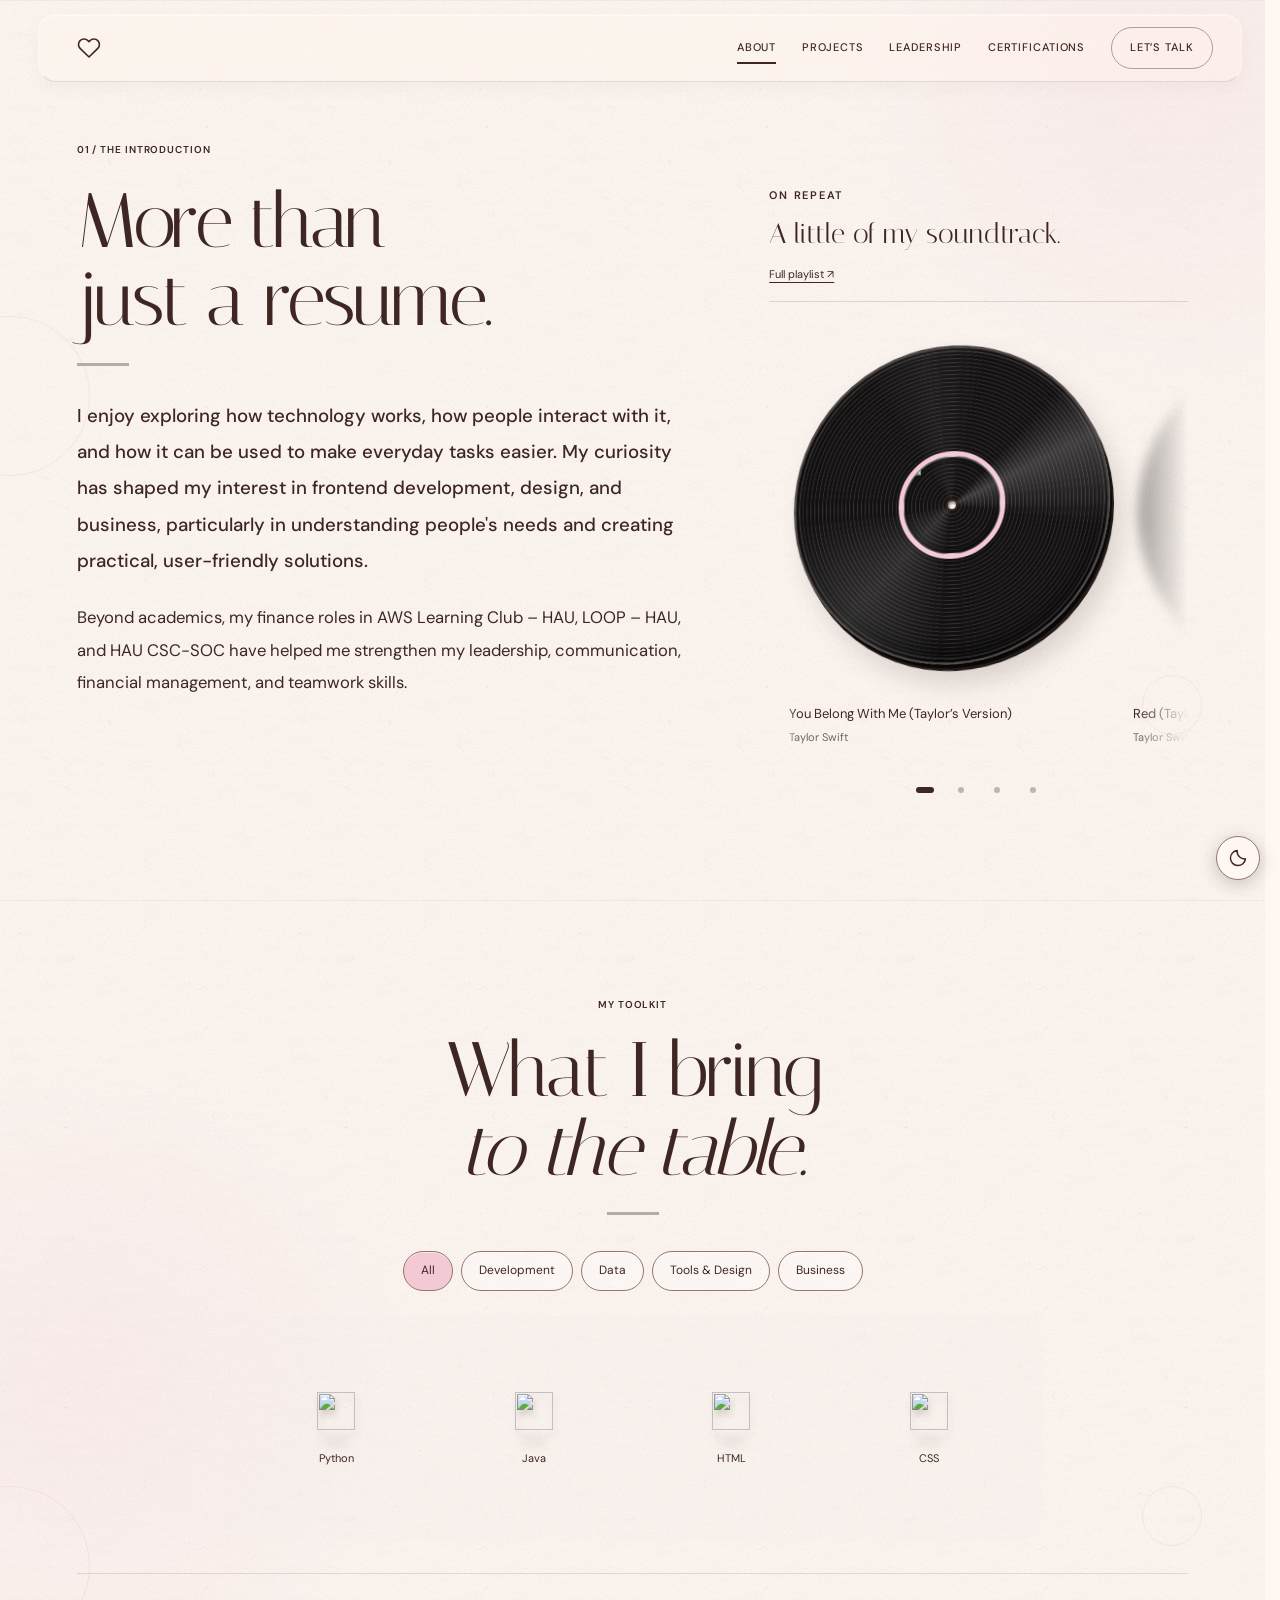
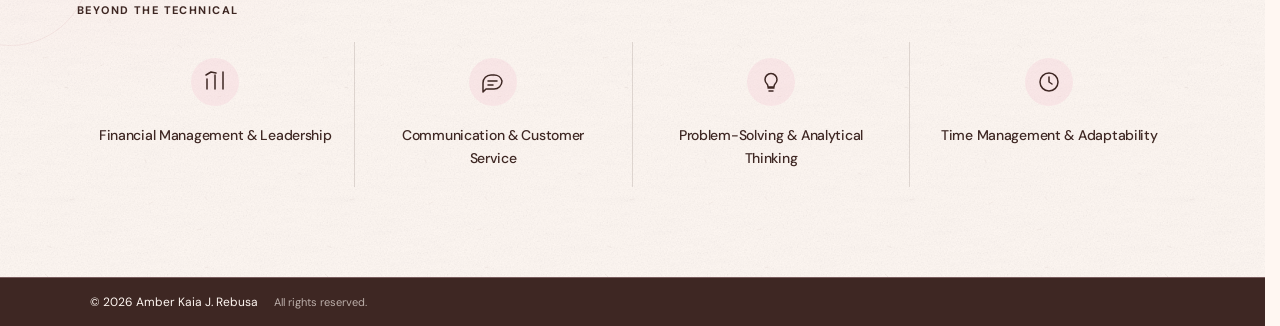
==== commit 4e283d7c: "Update about.html" ====
--- a/about.html
+++ b/about.html
@@ -294,30 +294,18 @@
                                 ><span class="tool-hover"
                                     ><span class="skill-mark" aria-hidden="true"
                                         ><img
-                                            src="https://cdn.jsdelivr.net/gh/devicons/devicon@v2.17.0/icons/php/php-original.svg"
-                                            alt=""
-                                            width="28"
-                                            height="28"
-                                            loading="lazy" /></span
-                                    ><span>PHP</span></span
+                                            src="https://cdn.jsdelivr.net/gh/devicons/devicon@v2.17.0/icons/html5/html5-original.svg"
+                                            alt=""
+                                            width="28"
+                                            height="28"
+                                            loading="lazy" /></span
+                                    ><span>HTML</span></span
                                 ></li
                             >
                             <li class="skill-tile" data-category="code"
                                 ><span class="tool-hover"
                                     ><span class="skill-mark" aria-hidden="true"
                                         ><img
-                                            src="https://cdn.jsdelivr.net/gh/devicons/devicon@v2.17.0/icons/html5/html5-original.svg"
-                                            alt=""
-                                            width="28"
-                                            height="28"
-                                            loading="lazy" /></span
-                                    ><span>HTML</span></span
-                                ></li
-                            >
-                            <li class="skill-tile" data-category="code"
-                                ><span class="tool-hover"
-                                    ><span class="skill-mark" aria-hidden="true"
-                                        ><img
                                             src="https://cdn.jsdelivr.net/gh/devicons/devicon@v2.17.0/icons/css3/css3-original.svg"
                                             alt=""
                                             width="28"
@@ -326,89 +314,28 @@
                                     ><span>CSS</span></span
                                 ></li
                             >
-                            <li class="skill-tile" data-category="code"
-                                ><span class="tool-hover"
-                                    ><span class="skill-mark" aria-hidden="true"
-                                        ><img
-                                            src="https://cdn.jsdelivr.net/gh/devicons/devicon@v2.17.0/icons/flutter/flutter-original.svg"
-                                            alt=""
-                                            width="28"
-                                            height="28"
-                                            loading="lazy" /></span
-                                    ><span>Flutter</span></span
-                                ></li
-                            >
                             <li class="skill-tile" data-category="data"
                                 ><span class="tool-hover"
                                     ><span class="skill-mark" aria-hidden="true"
                                         ><img
-                                            src="https://cdn.jsdelivr.net/gh/devicons/devicon@v2.17.0/icons/azuresqldatabase/azuresqldatabase-original.svg"
-                                            alt=""
-                                            width="28"
-                                            height="28"
-                                            loading="lazy" /></span
-                                    ><span>SQL</span></span
+                                            src="https://cdn.jsdelivr.net/gh/devicons/devicon@v2.17.0/icons/postgresql/postgresql-original.svg"
+                                            alt=""
+                                            width="28"
+                                            height="28"
+                                            loading="lazy" /></span
+                                    ><span>PostgreSQL</span></span
                                 ></li
                             >
                             <li class="skill-tile" data-category="data"
                                 ><span class="tool-hover"
                                     ><span class="skill-mark" aria-hidden="true"
                                         ><img
-                                            src="https://cdn.jsdelivr.net/gh/devicons/devicon@v2.17.0/icons/postgresql/postgresql-original.svg"
-                                            alt=""
-                                            width="28"
-                                            height="28"
-                                            loading="lazy" /></span
-                                    ><span>PostgreSQL</span></span
-                                ></li
-                            >
-                            <li class="skill-tile" data-category="data"
-                                ><span class="tool-hover"
-                                    ><span class="skill-mark" aria-hidden="true"
-                                        ><img
                                             src="https://api.iconify.design/vscode-icons/file-type-excel.svg"
                                             alt=""
                                             width="28"
                                             height="28"
                                             loading="lazy" /></span
                                     ><span>Excel</span></span
-                                ></li
-                            >
-                            <li class="skill-tile" data-category="data"
-                                ><span class="tool-hover"
-                                    ><span class="skill-mark" aria-hidden="true"
-                                        ><img
-                                            src="https://cdn.simpleicons.org/googlesheets/34A853"
-                                            alt=""
-                                            width="28"
-                                            height="28"
-                                            loading="lazy" /></span
-                                    ><span>Google Sheets</span></span
-                                ></li
-                            >
-                            <li class="skill-tile" data-category="design"
-                                ><span class="tool-hover"
-                                    ><span class="skill-mark" aria-hidden="true"
-                                        ><svg
-                                            width="28"
-                                            height="28"
-                                            viewBox="0 0 24 24"
-                                            fill="none"
-                                            stroke="currentColor"
-                                            stroke-width="1.5"
-                                            stroke-linecap="round"
-                                            stroke-linejoin="round"
-                                        >
-                                            <rect x="2" y="3" width="15" height="12" rx="2" />
-                                            <path d="M6 21h7m-4-6v6" />
-                                            <rect
-                                                x="16"
-                                                y="10"
-                                                width="6"
-                                                height="12"
-                                                rx="1"
-                                            /></svg></span
-                                    ><span>Responsive Web Design</span></span
                                 ></li
                             >
                             <li class="skill-tile" data-category="design"
